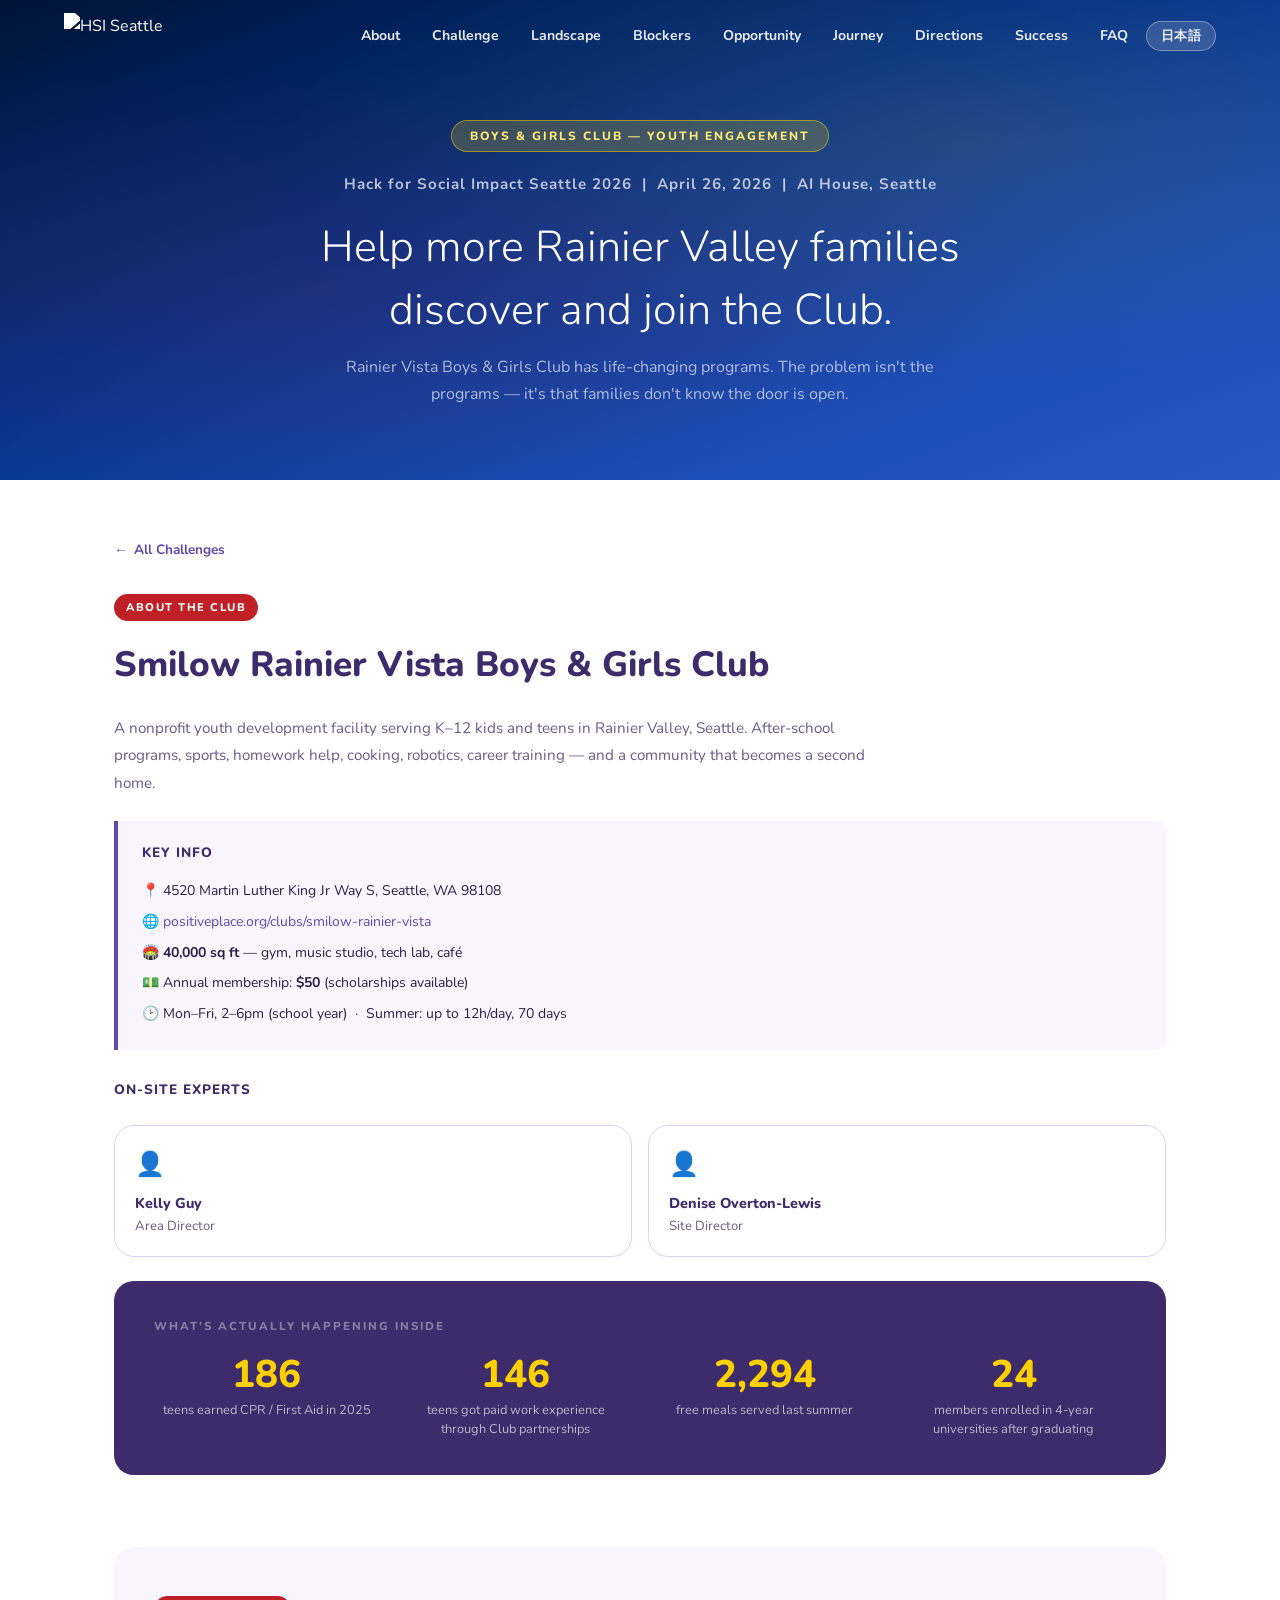
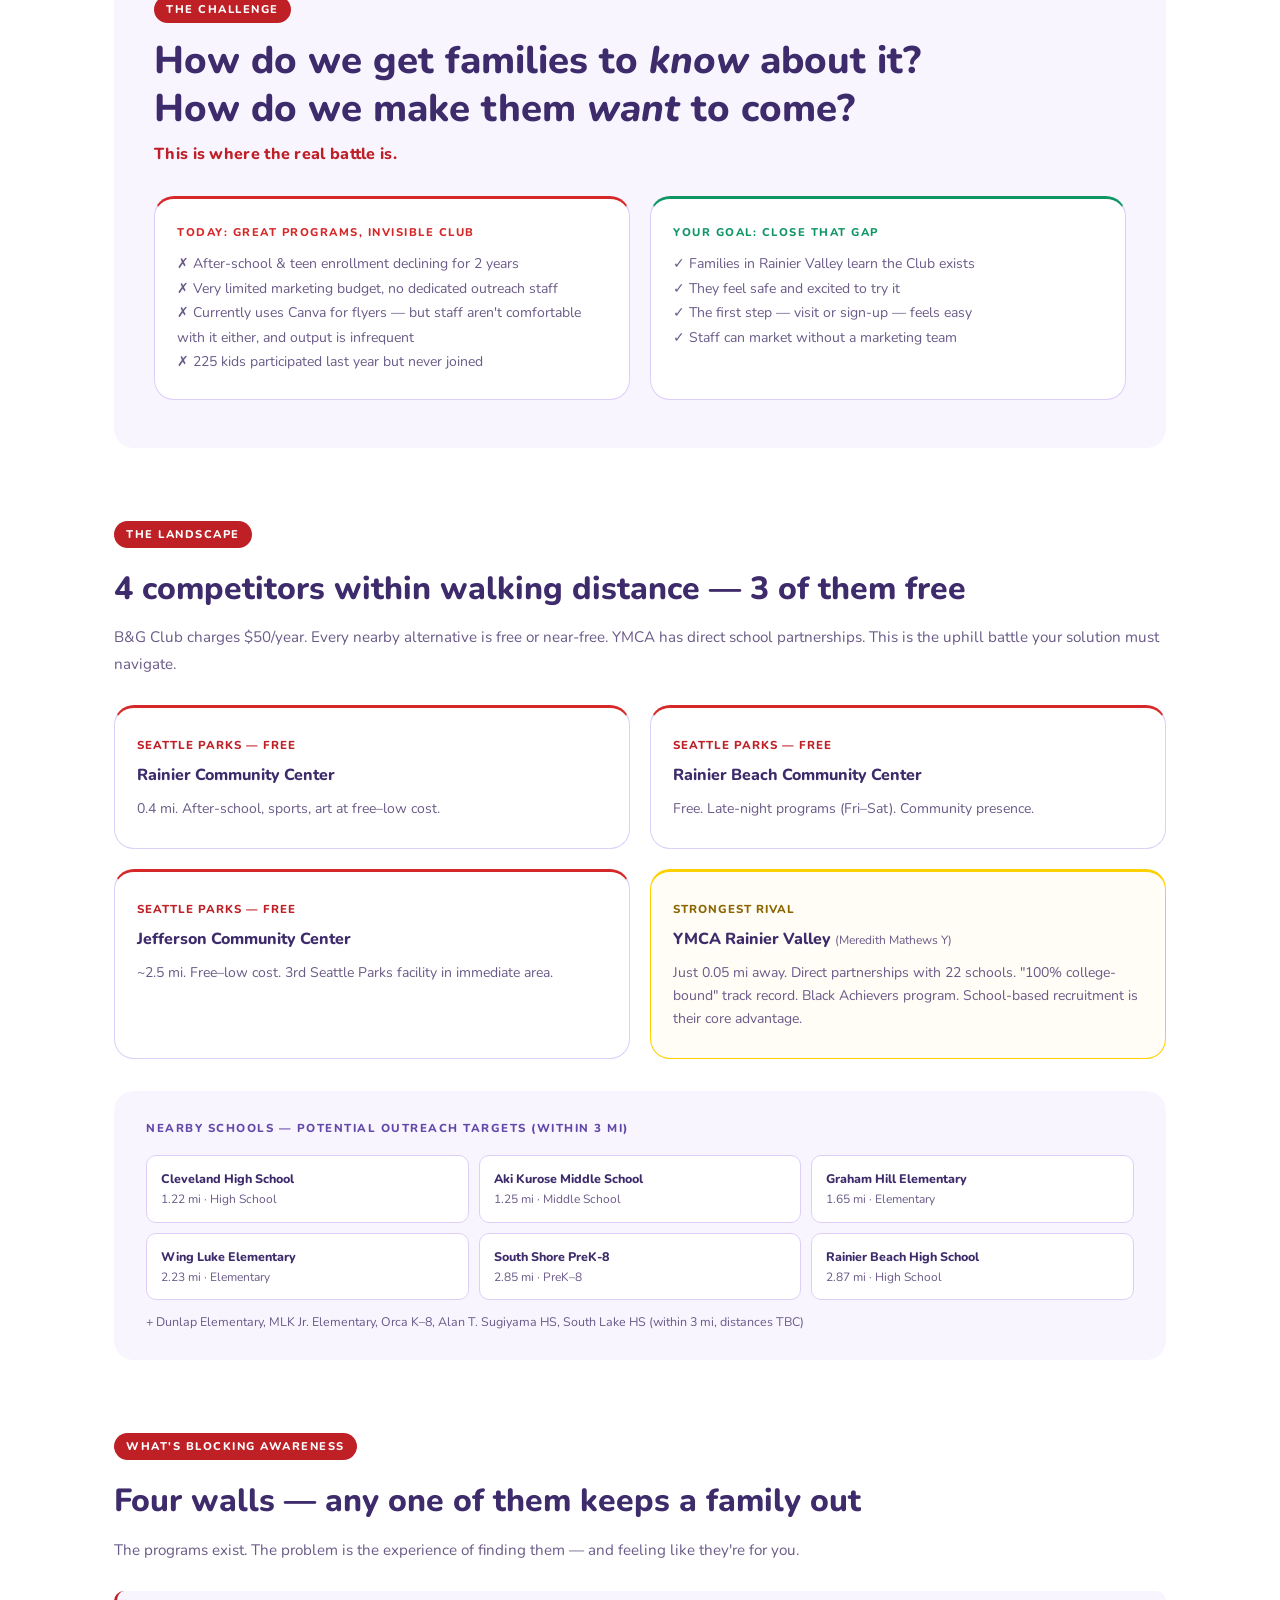
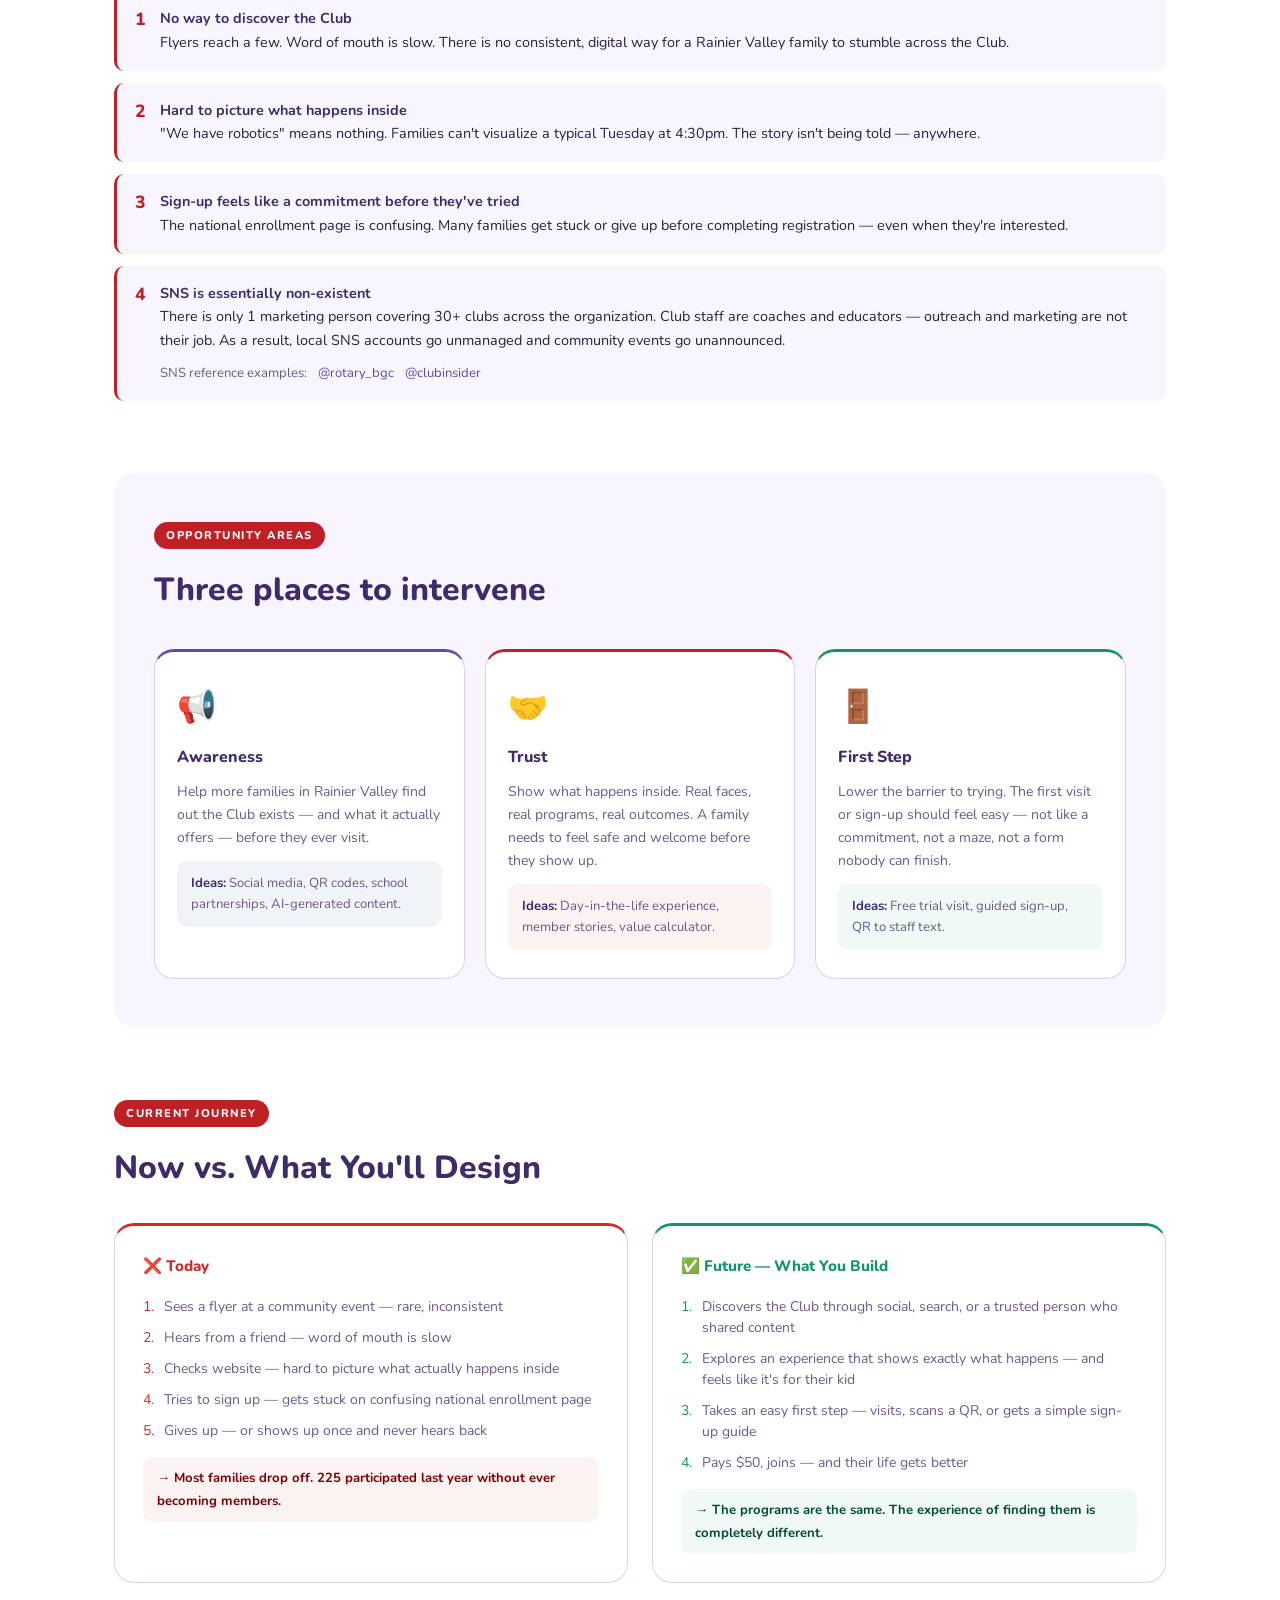
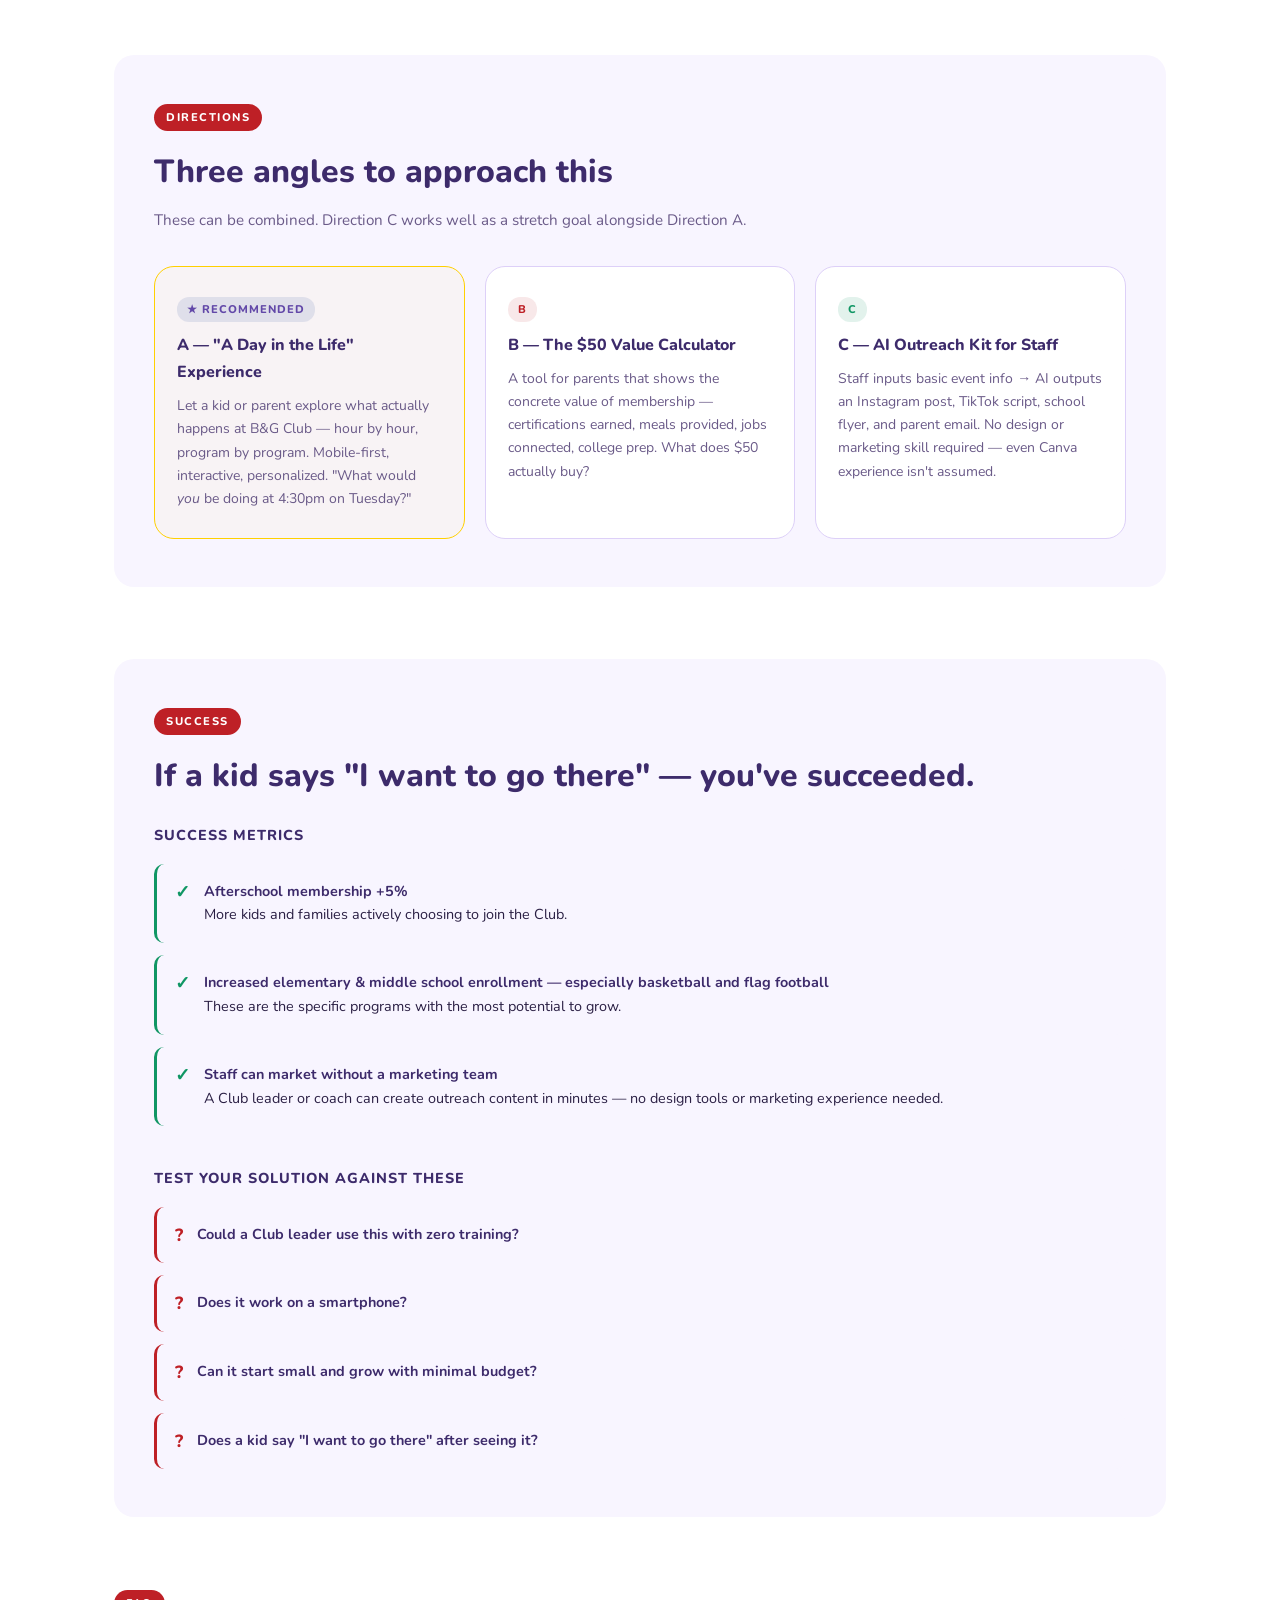
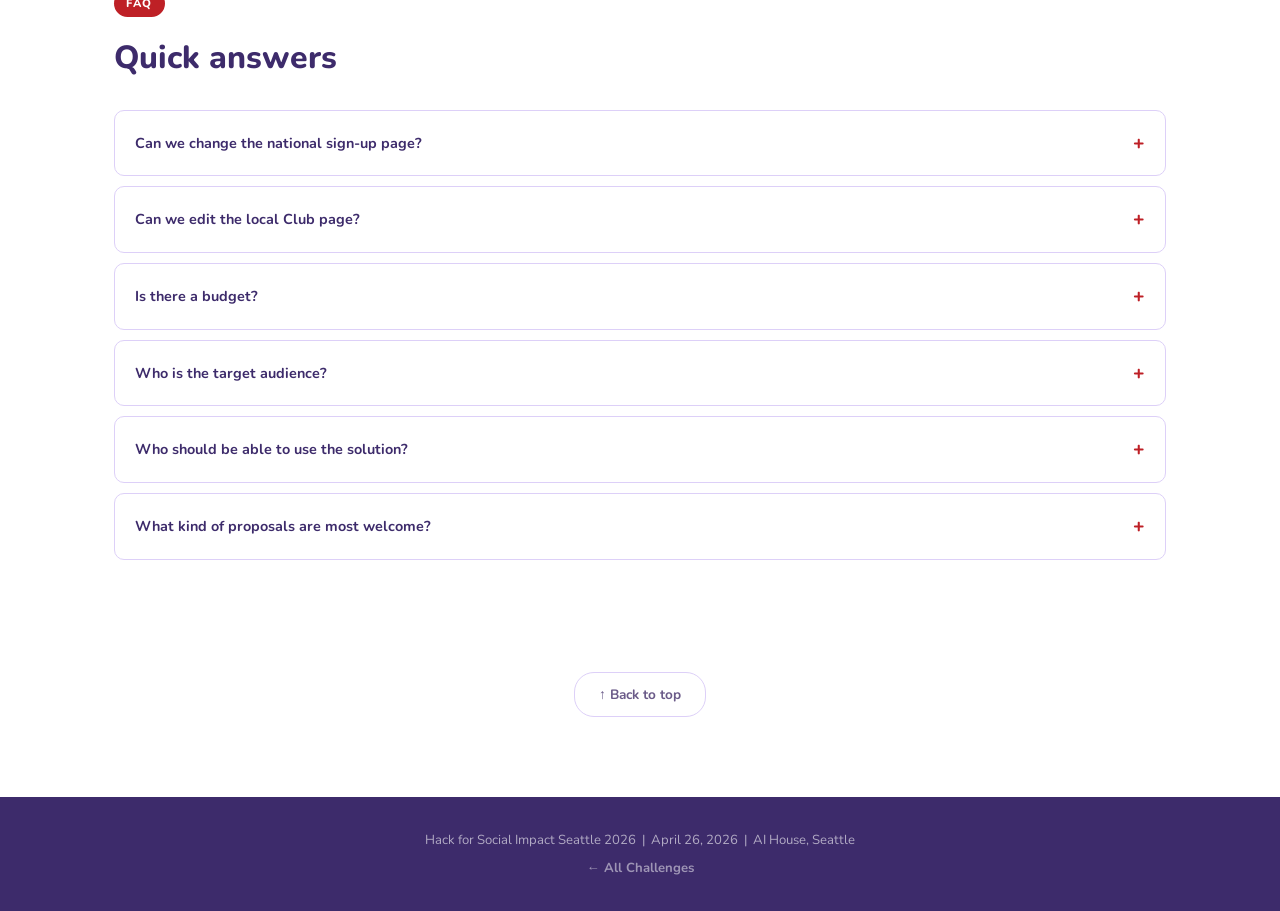
==== bgc-v2/index.html @ ff5b31a4 "Remove 225 kids result callout from Blockers section Co-Authored-By: Claude Sonnet 4.6 <noreply@anth" ====
<!DOCTYPE html>
<html lang="en">
<head>
  <meta charset="UTF-8">
  <meta name="viewport" content="width=device-width, initial-scale=1.0">
  <title>Hackpack: Rainier Vista Boys & Girls Club | HSI Seattle 2026</title>
  <meta name="description" content="Hack for Social Impact Seattle 2026 — Hackpack for Smilow Rainier Vista Boys & Girls Club challenge.">
  <link rel="preconnect" href="https://fonts.googleapis.com">
  <link rel="preconnect" href="https://fonts.gstatic.com" crossorigin>
  <link href="https://fonts.googleapis.com/css2?family=Nunito:wght@300;400;700;800&display=swap" rel="stylesheet">
  <link rel="stylesheet" href="../css/style.css">
  <style>
    :root {
      --color-accent:      #BE2026;
      --color-accent-dark: #951a1f;
    }

    /* ── Hero ── */
    .hp-hero {
      background: linear-gradient(160deg, #001436 0%, #003087 40%, #1a4db5 75%, #2957c4 100%);
      padding: calc(var(--nav-height) + 48px) 24px 72px;
      text-align: center;
      position: relative;
      overflow: hidden;
    }
    .hp-hero::before {
      content: '';
      position: absolute; inset: 0;
      background:
        radial-gradient(ellipse at 25% 60%, rgba(190,32,38,0.15) 0%, transparent 55%),
        radial-gradient(ellipse at 75% 30%, rgba(255,208,0,0.1) 0%, transparent 50%);
    }
    .hp-hero-inner { position: relative; z-index: 1; max-width: 820px; margin: 0 auto; }
    .hp-hero-org {
      display: inline-block;
      padding: 5px 18px;
      background: rgba(255,208,0,0.2);
      border: 1px solid rgba(255,208,0,0.5);
      border-radius: 40px;
      font-size: 0.75rem; font-weight: 800; letter-spacing: 2px; text-transform: uppercase;
      color: #FFE87A; margin-bottom: 20px;
    }
    .hp-hero-event { font-size: 0.95rem; font-weight: 700; letter-spacing: 1px; color: rgba(255,255,255,0.7); margin-bottom: 18px; }
    .hp-hero-title { font-size: clamp(1.6rem, 4vw, 2.7rem); font-weight: 300; color: #fff; line-height: 1.45; margin-bottom: 12px; }
    .hp-hero-sub { font-size: 1rem; color: rgba(255,255,255,0.65); max-width: 660px; margin: 0 auto; }

    /* ── Back link ── */
    .back-link { display: inline-flex; align-items: center; gap: 6px; font-size: 0.85rem; font-weight: 700; color: var(--color-primary); margin-bottom: 32px; transition: color var(--transition); }
    .back-link:hover { color: var(--color-accent); }

    /* ── Section badge ── */
    .section-badge { display: inline-block; background: var(--color-accent); color: #fff; font-size: 0.7rem; font-weight: 800; letter-spacing: 1.5px; text-transform: uppercase; padding: 4px 12px; border-radius: 20px; margin-bottom: 14px; }

    /* ── Stats band ── */
    .stats-band { background: var(--color-primary-dark); color: #fff; border-radius: var(--radius-lg); padding: 36px 40px; margin-top: 24px; }
    .stats-grid { display: grid; grid-template-columns: repeat(4,1fr); gap: 24px; text-align: center; }
    .stat-num { font-size: 2.4rem; font-weight: 800; color: #FFD000; line-height: 1; }
    .stat-desc { font-size: 0.8rem; color: rgba(255,255,255,0.65); margin-top: 6px; line-height: 1.5; }

    /* ── Two-col cards ── */
    .two-panel { display: grid; grid-template-columns: 1fr 1fr; gap: 20px; }

    /* ── Phase / box cards ── */
    .phase-card { background: var(--color-bg); border: 1px solid var(--color-border); border-radius: var(--radius-lg); padding: 24px 22px; }

    /* ── Tip list ── */
    .tips-list { margin-top: 24px; display: flex; flex-direction: column; gap: 12px; }
    .tip-item { display: flex; gap: 14px; align-items: flex-start; background: var(--color-bg-alt); border-radius: var(--radius); padding: 16px 18px; border-left: 3px solid var(--color-accent); }
    .tip-num { font-size: 1.1rem; font-weight: 800; color: var(--color-accent); flex-shrink: 0; line-height: 1.4; }
    .tip-text { font-size: 0.9rem; color: var(--color-text); line-height: 1.65; }
    .tip-text strong { color: var(--color-primary-dark); }

    /* ── Angle cards (directions) ── */
    .angle-grid { display: grid; grid-template-columns: repeat(2,1fr); gap: 20px; margin-top: 32px; }
    .angle-grid--3 { grid-template-columns: repeat(3,1fr); }
    .angle-card { border: 1px solid var(--color-border); border-radius: var(--radius-lg); padding: 28px 22px; background: var(--color-bg); }
    .angle-card--featured { border-color: #FFD000; background: rgba(255,208,0,0.04); }
    .angle-tag { display: inline-block; font-size: 0.7rem; font-weight: 800; letter-spacing: 1px; text-transform: uppercase; padding: 3px 10px; border-radius: 12px; margin-bottom: 10px; }
    .angle-tag--a { background: rgba(0,48,135,0.1); color: var(--color-primary); }
    .angle-tag--b { background: rgba(190,32,38,0.1); color: var(--color-accent); }
    .angle-tag--c { background: rgba(16,150,100,0.12); color: #109664; }
    .angle-card h3 { font-size: 1rem; font-weight: 800; color: var(--color-primary-dark); margin-bottom: 8px; }
    .angle-card p { font-size: 0.875rem; color: var(--color-text-muted); line-height: 1.65; }

    /* ── Factor grid ── */
    .factor-grid { display: grid; grid-template-columns: repeat(3,1fr); gap: 16px; margin-top: 24px; }
    .factor-card { background: var(--color-bg); border: 1px solid var(--color-border); border-radius: var(--radius-lg); padding: 20px 16px; text-align: center; }
    .factor-icon { font-size: 1.8rem; margin-bottom: 8px; }
    .factor-label { font-size: 0.875rem; font-weight: 800; color: var(--color-primary-dark); }

    /* ── Journey grid ── */
    .mvp-grid { display: grid; grid-template-columns: 1fr 1fr; gap: 24px; margin-top: 24px; }
    .mvp-box { border: 1px solid var(--color-border); border-radius: var(--radius-lg); padding: 28px; background: var(--color-bg); }
    .mvp-box h3 { font-size: 0.95rem; font-weight: 800; margin-bottom: 16px; }
    .mvp-list { list-style: none; }
    .mvp-list li { display: flex; gap: 10px; align-items: flex-start; font-size: 0.875rem; color: var(--color-text-muted); margin-bottom: 10px; line-height: 1.5; }

    /* ── FAQ ── */
    details { border: 1px solid var(--color-border); border-radius: var(--radius); margin-bottom: 10px; overflow: hidden; }
    details summary { padding: 16px 20px; font-weight: 700; font-size: 0.9rem; color: var(--color-primary-dark); cursor: pointer; list-style: none; display: flex; justify-content: space-between; align-items: center; }
    details summary::-webkit-details-marker { display: none; }
    details summary::after { content: '+'; font-size: 1.2rem; color: var(--color-accent); font-weight: 800; }
    details[open] summary::after { content: '\2212'; }
    details[open] summary { background: var(--color-bg-alt); }
    details .details-body { padding: 0 20px 16px; font-size: 0.875rem; color: var(--color-text-muted); line-height: 1.7; }
    .ans-no  { color: var(--color-accent); font-weight: 700; }
    .ans-yes { color: #059669; font-weight: 700; }

    /* ── Back to top ── */
    .hp-back-top { text-align: center; padding: 40px 0 0; }
    .hp-back-top a { display: inline-block; padding: 10px 24px; border: 1px solid var(--color-border); border-radius: 20px; font-size: 0.85rem; font-weight: 700; color: var(--color-text-muted); transition: all var(--transition); }
    .hp-back-top a:hover { background: var(--color-primary); color: #fff; border-color: var(--color-primary); }

    /* ── Language ── */
    .lang-en, .lang-ja { display: none; }
    html[lang="en"] .lang-en { display: inline; }
    html[lang="ja"] .lang-ja { display: inline; }
    .lang-en-block, .lang-ja-block { display: none; }
    html[lang="en"] .lang-en-block { display: block; }
    html[lang="ja"] .lang-ja-block { display: block; }

    /* ── Responsive ── */
    @media (max-width: 900px) {
      .angle-grid, .angle-grid--3, .mvp-grid, .factor-grid, .two-panel { grid-template-columns: 1fr; }
      .stats-grid { grid-template-columns: repeat(2,1fr); }
    }
    @media (max-width: 600px) {
      .stats-grid { grid-template-columns: 1fr 1fr; }
      .stats-band { padding: 28px 20px; }
    }
  </style>
</head>
<body>

  <nav id="navbar" class="scrolled">
    <div class="nav-container">
      <a href="../index.html" class="nav-logo">
        <img src="https://www.hackforsocialimpact.com/hsi-logo.gif" alt="HSI Seattle" class="nav-logo-img">
      </a>
      <button class="hamburger" id="hamburger" aria-label="Toggle menu" aria-expanded="false">
        <span></span><span></span><span></span>
      </button>
      <ul class="nav-menu" id="nav-menu">
        <li><a href="#about"       class="nav-link"><span class="lang-en">About</span><span class="lang-ja">概要</span></a></li>
        <li><a href="#challenge"   class="nav-link"><span class="lang-en">Challenge</span><span class="lang-ja">チャレンジ</span></a></li>
        <li><a href="#landscape"   class="nav-link"><span class="lang-en">Landscape</span><span class="lang-ja">競合環境</span></a></li>
        <li><a href="#blockers"    class="nav-link"><span class="lang-en">Blockers</span><span class="lang-ja">壁</span></a></li>
        <li><a href="#opportunity" class="nav-link"><span class="lang-en">Opportunity</span><span class="lang-ja">機会領域</span></a></li>
        <li><a href="#journey"     class="nav-link"><span class="lang-en">Journey</span><span class="lang-ja">ジャーニー</span></a></li>
        <li><a href="#directions"  class="nav-link"><span class="lang-en">Directions</span><span class="lang-ja">方向性</span></a></li>
        <li><a href="#success"     class="nav-link"><span class="lang-en">Success</span><span class="lang-ja">成功</span></a></li>
        <li><a href="#faq"         class="nav-link">FAQ</a></li>
        <li><button class="lang-btn" id="lang-btn" aria-label="Switch language">日本語</button></li>
      </ul>
    </div>
  </nav>

  <!-- ═══════════════════════════════════════════ HERO ═ -->
  <section class="hp-hero">
    <div class="hp-hero-inner">
      <div class="hp-hero-org">Boys &amp; Girls Club — Youth Engagement</div>
      <p class="hp-hero-event">
        <span class="lang-en">Hack for Social Impact Seattle 2026 &nbsp;|&nbsp; April 26, 2026 &nbsp;|&nbsp; AI House, Seattle</span>
        <span class="lang-ja">Hack for Social Impact Seattle 2026 &nbsp;|&nbsp; 2026年4月26日 &nbsp;|&nbsp; AI House, Seattle</span>
      </p>
      <h1 class="hp-hero-title">
        <span class="lang-en">Help more Rainier Valley families<br>discover and join the Club.</span>
        <span class="lang-ja">Rainier Valley の家族がクラブを<br>見つけ、最初の一歩を踏み出せるように。</span>
      </h1>
      <p class="hp-hero-sub">
        <span class="lang-en">Rainier Vista Boys &amp; Girls Club has life-changing programs. The problem isn't the programs — it's that families don't know the door is open.</span>
        <span class="lang-ja">Rainier Vista Boys &amp; Girls Club には人生を変えるプログラムがある。問題はプログラムではない——家族がその扉を知らないことだ。</span>
      </p>
    </div>
  </section>

  <main>
    <div class="container" style="padding-top:56px; padding-bottom:80px;">

      <a href="../index.html" class="back-link">
        &larr; <span class="lang-en">All Challenges</span><span class="lang-ja">チャレンジ一覧</span>
      </a>

      <!-- ══════════════════════════════ SECTION 1: ABOUT ══ -->
      <section id="about" style="margin-bottom:72px;" data-animate>
        <div class="section-badge"><span class="lang-en">About the Club</span><span class="lang-ja">クラブ情報</span></div>
        <h2 class="section-title" style="text-align:left; margin-bottom:20px; font-size:clamp(1.4rem,3.5vw,2.2rem);">
          Smilow Rainier Vista Boys &amp; Girls Club
        </h2>

        <p style="font-size:0.95rem; color:var(--color-text-muted); line-height:1.8; max-width:780px; margin-bottom:24px;">
          <span class="lang-en">A nonprofit youth development facility serving K–12 kids and teens in Rainier Valley, Seattle. After-school programs, sports, homework help, cooking, robotics, career training — and a community that becomes a second home.</span>
          <span class="lang-ja">シアトルのRainier Valley で K〜12年生の子ども・若者を支援する非営利ユース支援施設。放課後プログラム・スポーツ・学習支援・調理・ロボティクス・キャリア訓練——地域に根ざした第二の家。</span>
        </p>

        <div style="background:var(--color-bg-alt); border-left:4px solid var(--color-primary); border-radius:0 var(--radius) var(--radius) 0; padding:20px 24px; margin-bottom:28px;">
          <p style="font-size:0.85rem; font-weight:800; color:var(--color-primary-dark); margin-bottom:12px; text-transform:uppercase; letter-spacing:1px;">
            <span class="lang-en">Key Info</span><span class="lang-ja">基本情報</span>
          </p>
          <ul style="list-style:none; font-size:0.875rem; color:var(--color-text); line-height:2.2;">
            <li>📍 4520 Martin Luther King Jr Way S, Seattle, WA 98108</li>
            <li>🌐 <a href="https://positiveplace.org/clubs/smilow-rainier-vista" target="_blank" rel="noopener" style="color:var(--color-primary);">positiveplace.org/clubs/smilow-rainier-vista</a></li>
            <li>🏟️ <strong>40,000 sq ft</strong> — <span class="lang-en">gym, music studio, tech lab, café</span><span class="lang-ja">ジム・音楽スタジオ・テックラボ・カフェ</span></li>
            <li>💵 <span class="lang-en">Annual membership:</span><span class="lang-ja">年会費：</span> <strong>$50</strong> (<span class="lang-en">scholarships available</span><span class="lang-ja">奨学金あり</span>)</li>
            <li>🕑 Mon–Fri, 2–6pm <span class="lang-en">(school year)</span><span class="lang-ja">（学年中）</span> &nbsp;·&nbsp; <span class="lang-en">Summer: up to 12h/day, 70 days</span><span class="lang-ja">夏季：最大12時間／日・70日間</span></li>
          </ul>
        </div>

        <div style="margin-bottom:20px;">
          <p style="font-size:0.85rem; font-weight:800; color:var(--color-primary-dark); margin-bottom:14px; text-transform:uppercase; letter-spacing:1px;">
            <span class="lang-en">On-site Experts</span><span class="lang-ja">当日メンター</span>
          </p>
          <div class="factor-grid" style="grid-template-columns:repeat(2,1fr);">
            <div class="factor-card" style="text-align:left; padding:18px 20px;">
              <div style="font-size:1.5rem; margin-bottom:6px;">👤</div>
              <div style="font-size:0.9rem; font-weight:800; color:var(--color-primary-dark);">Kelly Guy</div>
              <div style="font-size:0.82rem; color:var(--color-text-muted);">Area Director</div>
            </div>
            <div class="factor-card" style="text-align:left; padding:18px 20px;">
              <div style="font-size:1.5rem; margin-bottom:6px;">👤</div>
              <div style="font-size:0.9rem; font-weight:800; color:var(--color-primary-dark);">Denise Overton-Lewis</div>
              <div style="font-size:0.82rem; color:var(--color-text-muted);">Site Director</div>
            </div>
          </div>
        </div>

        <div class="stats-band">
          <p style="font-size:0.72rem; font-weight:800; letter-spacing:2px; text-transform:uppercase; color:rgba(255,255,255,0.4); margin-bottom:20px;">
            <span class="lang-en">What's actually happening inside</span><span class="lang-ja">クラブの中で起きていること</span>
          </p>
          <div class="stats-grid">
            <div>
              <div class="stat-num">186</div>
              <div class="stat-desc"><span class="lang-en">teens earned CPR / First Aid in 2025</span><span class="lang-ja">2025年にCPR／応急処置を取得したティーン</span></div>
            </div>
            <div>
              <div class="stat-num">146</div>
              <div class="stat-desc"><span class="lang-en">teens got paid work experience through Club partnerships</span><span class="lang-ja">クラブ提携で有給就労体験を得たティーン</span></div>
            </div>
            <div>
              <div class="stat-num">2,294</div>
              <div class="stat-desc"><span class="lang-en">free meals served last summer</span><span class="lang-ja">昨年の夏に提供した無料食事数</span></div>
            </div>
            <div>
              <div class="stat-num">24</div>
              <div class="stat-desc"><span class="lang-en">members enrolled in 4-year universities after graduating</span><span class="lang-ja">卒業後に4年制大学へ進学した会員数</span></div>
            </div>
          </div>
        </div>
      </section>

      <!-- ══════════════════════════════ SECTION 2: CHALLENGE ══ -->
      <section id="challenge" style="margin-bottom:72px; background:var(--color-bg-alt); border-radius:var(--radius-lg); padding:48px 40px;" data-animate>
        <div class="section-badge"><span class="lang-en">The Challenge</span><span class="lang-ja">チャレンジ</span></div>

        <h2 class="section-title" style="text-align:left; margin-bottom:8px; font-size:clamp(1.5rem,4vw,2.4rem); line-height:1.25;">
          <span class="lang-en">How do we get families to <em>know</em> about it?<br>How do we make them <em>want</em> to come?</span>
          <span class="lang-ja">どうしたら知ってもらえる？<br>行きたいと思ってもらえる？</span>
        </h2>
        <p style="font-size:1rem; font-weight:800; color:var(--color-accent); margin-bottom:28px; letter-spacing:0.3px;">
          <span class="lang-en">This is where the real battle is.</span>
          <span class="lang-ja">ここが勝負どころ。</span>
        </p>

        <div class="two-panel">
          <div class="phase-card" style="border-top:3px solid #D62828;">
            <p style="font-size:0.7rem; font-weight:800; letter-spacing:1.5px; text-transform:uppercase; color:#D62828; margin-bottom:10px;">
              <span class="lang-en">Today: Great programs, invisible club</span>
              <span class="lang-ja">現状：良いプログラムがある、でも知られていない</span>
            </p>
            <ul style="list-style:none; font-size:0.875rem; color:var(--color-text-muted); line-height:1.75;">
              <li>✗ <span class="lang-en">After-school &amp; teen enrollment declining for 2 years</span><span class="lang-ja">放課後・ティーン参加が2年間減少</span></li>
              <li>✗ <span class="lang-en">Very limited marketing budget, no dedicated outreach staff</span><span class="lang-ja">マーケ予算はごくわずか・アウトリーチ専任スタッフなし</span></li>
              <li>✗ <span class="lang-en">Currently uses Canva for flyers — but staff aren't comfortable with it either, and output is infrequent</span><span class="lang-ja">フライヤーはCanvaで作っているが、スタッフ自体が使い慣れておらず、配布も不定期</span></li>
              <li>✗ <span class="lang-en">225 kids participated last year but never joined</span><span class="lang-ja">昨年225人が参加したが会員にならなかった</span></li>
            </ul>
          </div>
          <div class="phase-card" style="border-top:3px solid #109664;">
            <p style="font-size:0.7rem; font-weight:800; letter-spacing:1.5px; text-transform:uppercase; color:#109664; margin-bottom:10px;">
              <span class="lang-en">Your goal: Close that gap</span>
              <span class="lang-ja">あなたの目標：そのギャップを埋める</span>
            </p>
            <ul style="list-style:none; font-size:0.875rem; color:var(--color-text-muted); line-height:1.75;">
              <li>✓ <span class="lang-en">Families in Rainier Valley learn the Club exists</span><span class="lang-ja">Rainier Valley の家族がクラブの存在を知る</span></li>
              <li>✓ <span class="lang-en">They feel safe and excited to try it</span><span class="lang-ja">安心して来てみようと思える</span></li>
              <li>✓ <span class="lang-en">The first step — visit or sign-up — feels easy</span><span class="lang-ja">見学や申し込みの最初の一歩が軽くなる</span></li>
              <li>✓ <span class="lang-en">Staff can market without a marketing team</span><span class="lang-ja">マーケ担当なしでもスタッフが宣伝できる</span></li>
            </ul>
          </div>
        </div>
      </section>

      <!-- ══════════════════════════════ SECTION 2.5: LANDSCAPE ══ -->
      <section id="landscape" style="margin-bottom:72px;" data-animate>
        <div class="section-badge"><span class="lang-en">The Landscape</span><span class="lang-ja">競合環境</span></div>
        <h2 class="section-title" style="text-align:left; margin-bottom:8px; font-size:clamp(1.3rem,3vw,2rem);">
          <span class="lang-en">4 competitors within walking distance — 3 of them free</span>
          <span class="lang-ja">徒歩圏内に競合が4か所——そのうち3か所は無料</span>
        </h2>
        <p style="font-size:0.95rem; color:var(--color-text-muted); line-height:1.75; margin-bottom:28px;">
          <span class="lang-en">B&G Club charges $50/year. Every nearby alternative is free or near-free. YMCA has direct school partnerships. This is the uphill battle your solution must navigate.</span>
          <span class="lang-ja">B&G Clubは年間$50。近隣の代替施設はすべて無料〜格安。YMCAは学校と直接連携済み。あなたのソリューションが戦わなければならない構造的不利がここにある。</span>
        </p>

        <!-- Competitor cards -->
        <div class="angle-grid" style="margin-top:0; margin-bottom:32px;">
          <div class="angle-card" style="border-top:3px solid #D62828;">
            <div style="font-size:0.72rem; font-weight:800; letter-spacing:1px; text-transform:uppercase; color:var(--color-accent); margin-bottom:6px;"><span class="lang-en">Seattle Parks — Free</span><span class="lang-ja">シアトル市営・無料</span></div>
            <h3>Rainier Community Center</h3>
            <p><span class="lang-en">0.4 mi. After-school, sports, art at free–low cost.</span><span class="lang-ja">0.4マイル。放課後・スポーツ・アート。無料〜格安。</span></p>
          </div>
          <div class="angle-card" style="border-top:3px solid #D62828;">
            <div style="font-size:0.72rem; font-weight:800; letter-spacing:1px; text-transform:uppercase; color:var(--color-accent); margin-bottom:6px;"><span class="lang-en">Seattle Parks — Free</span><span class="lang-ja">シアトル市営・無料</span></div>
            <h3>Rainier Beach Community Center</h3>
            <p><span class="lang-en">Free. Late-night programs (Fri–Sat). Community presence.</span><span class="lang-ja">無料。レイトナイトプログラム（金土）。地域に知られた存在。</span></p>
          </div>
          <div class="angle-card" style="border-top:3px solid #D62828;">
            <div style="font-size:0.72rem; font-weight:800; letter-spacing:1px; text-transform:uppercase; color:var(--color-accent); margin-bottom:6px;"><span class="lang-en">Seattle Parks — Free</span><span class="lang-ja">シアトル市営・無料</span></div>
            <h3>Jefferson Community Center</h3>
            <p><span class="lang-en">~2.5 mi. Free–low cost. 3rd Seattle Parks facility in immediate area.</span><span class="lang-ja">約2.5マイル。無料〜格安。即近エリア3か所目の市営施設。</span></p>
          </div>
          <div class="angle-card angle-card--featured" style="border-top:3px solid #FFD000;">
            <div style="font-size:0.72rem; font-weight:800; letter-spacing:1px; text-transform:uppercase; color:#8A6500; margin-bottom:6px;"><span class="lang-en">Strongest Rival</span><span class="lang-ja">最大の脅威</span></div>
            <h3>YMCA Rainier Valley <span style="font-size:0.75rem; color:var(--color-text-muted); font-weight:400;">(Meredith Mathews Y)</span></h3>
            <p><span class="lang-en">Just 0.05 mi away. Direct partnerships with 22 schools. "100% college-bound" track record. Black Achievers program. School-based recruitment is their core advantage.</span><span class="lang-ja">わずか0.05マイル。22校と直接提携。「進学率100%」の実績。Black Achievers プログラム。学校経由の集客が圧倒的強み。</span></p>
          </div>
        </div>

        <!-- Target schools -->
        <div style="background:var(--color-bg-alt); border-radius:var(--radius-lg); padding:28px 32px;">
          <p style="font-size:0.72rem; font-weight:800; letter-spacing:1.5px; text-transform:uppercase; color:var(--color-primary); margin-bottom:16px;">
            <span class="lang-en">Nearby Schools — Potential Outreach Targets (within 3 mi)</span><span class="lang-ja">近隣学校——アウトリーチ候補（3マイル以内）</span>
          </p>
          <div style="display:grid; grid-template-columns:repeat(3,1fr); gap:10px;">
            <div style="background:var(--color-bg); border:1px solid var(--color-border); border-radius:var(--radius); padding:12px 14px;">
              <div style="font-size:0.78rem; font-weight:800; color:var(--color-primary-dark);">Cleveland High School</div>
              <div style="font-size:0.75rem; color:var(--color-text-muted);">1.22 mi · <span class="lang-en">High School</span><span class="lang-ja">高校</span></div>
            </div>
            <div style="background:var(--color-bg); border:1px solid var(--color-border); border-radius:var(--radius); padding:12px 14px;">
              <div style="font-size:0.78rem; font-weight:800; color:var(--color-primary-dark);">Aki Kurose Middle School</div>
              <div style="font-size:0.75rem; color:var(--color-text-muted);">1.25 mi · <span class="lang-en">Middle School</span><span class="lang-ja">中学校</span></div>
            </div>
            <div style="background:var(--color-bg); border:1px solid var(--color-border); border-radius:var(--radius); padding:12px 14px;">
              <div style="font-size:0.78rem; font-weight:800; color:var(--color-primary-dark);">Graham Hill Elementary</div>
              <div style="font-size:0.75rem; color:var(--color-text-muted);">1.65 mi · <span class="lang-en">Elementary</span><span class="lang-ja">小学校</span></div>
            </div>
            <div style="background:var(--color-bg); border:1px solid var(--color-border); border-radius:var(--radius); padding:12px 14px;">
              <div style="font-size:0.78rem; font-weight:800; color:var(--color-primary-dark);">Wing Luke Elementary</div>
              <div style="font-size:0.75rem; color:var(--color-text-muted);">2.23 mi · <span class="lang-en">Elementary</span><span class="lang-ja">小学校</span></div>
            </div>
            <div style="background:var(--color-bg); border:1px solid var(--color-border); border-radius:var(--radius); padding:12px 14px;">
              <div style="font-size:0.78rem; font-weight:800; color:var(--color-primary-dark);">South Shore PreK-8</div>
              <div style="font-size:0.75rem; color:var(--color-text-muted);">2.85 mi · <span class="lang-en">PreK–8</span><span class="lang-ja">PreK〜8年</span></div>
            </div>
            <div style="background:var(--color-bg); border:1px solid var(--color-border); border-radius:var(--radius); padding:12px 14px;">
              <div style="font-size:0.78rem; font-weight:800; color:var(--color-primary-dark);">Rainier Beach High School</div>
              <div style="font-size:0.75rem; color:var(--color-text-muted);">2.87 mi · <span class="lang-en">High School</span><span class="lang-ja">高校</span></div>
            </div>
          </div>
          <p style="font-size:0.78rem; color:var(--color-text-muted); margin-top:12px; line-height:1.6;">
            <span class="lang-en">+ Dunlap Elementary, MLK Jr. Elementary, Orca K–8, Alan T. Sugiyama HS, South Lake HS (within 3 mi, distances TBC)</span>
            <span class="lang-ja">+ Dunlap Elementary、MLK Jr. Elementary、Orca K–8、Alan T. Sugiyama HS、South Lake HS（3マイル以内・距離未確定）</span>
          </p>
        </div>
      </section>

      <!-- ══════════════════════════════ SECTION 3: BLOCKERS ══ -->
      <section id="blockers" style="margin-bottom:72px;" data-animate>
        <div class="section-badge"><span class="lang-en">What's Blocking Awareness</span><span class="lang-ja">認知を阻むもの</span></div>
        <h2 class="section-title" style="text-align:left; margin-bottom:8px; font-size:clamp(1.3rem,3vw,2rem);">
          <span class="lang-en">Four walls — any one of them keeps a family out</span>
          <span class="lang-ja">4つの壁——どれか一つで家族は来られない</span>
        </h2>
        <p style="font-size:0.95rem; color:var(--color-text-muted); line-height:1.75; margin-bottom:28px;">
          <span class="lang-en">The programs exist. The problem is the experience of finding them — and feeling like they're for you.</span>
          <span class="lang-ja">プログラムは存在する。問題は、それを見つける体験——そして「自分のためのもの」と感じること。</span>
        </p>

        <div class="tips-list" style="margin-top:0;">
          <div class="tip-item">
            <div class="tip-num">1</div>
            <div class="tip-text">
              <strong><span class="lang-en">No way to discover the Club</span><span class="lang-ja">クラブを知る手段がない</span></strong><br>
              <span class="lang-en">Flyers reach a few. Word of mouth is slow. There is no consistent, digital way for a Rainier Valley family to stumble across the Club.</span>
              <span class="lang-ja">フライヤーは一部にしか届かない。口コミは遅い。Rainier Valley の家族がクラブに偶然出会えるデジタルな経路がない。</span>
            </div>
          </div>
          <div class="tip-item">
            <div class="tip-num">2</div>
            <div class="tip-text">
              <strong><span class="lang-en">Hard to picture what happens inside</span><span class="lang-ja">中で何が起きているかイメージできない</span></strong><br>
              <span class="lang-en">"We have robotics" means nothing. Families can't visualize a typical Tuesday at 4:30pm. The story isn't being told — anywhere.</span>
              <span class="lang-ja">「ロボティクスがあります」では伝わらない。家族は火曜日の4時半を想像できない。その物語がどこにも語られていない。</span>
            </div>
          </div>
          <div class="tip-item">
            <div class="tip-num">3</div>
            <div class="tip-text">
              <strong><span class="lang-en">Sign-up feels like a commitment before they've tried</span><span class="lang-ja">試す前から大きなコミットに感じる</span></strong><br>
              <span class="lang-en">The national enrollment page is confusing. Many families get stuck or give up before completing registration — even when they're interested.</span>
              <span class="lang-ja">全国共通の申し込みページが分かりにくい。興味があっても、多くの家族が途中で詰まったり、あきらめたりしている。</span>
            </div>
          </div>
          <div class="tip-item">
            <div class="tip-num">4</div>
            <div class="tip-text">
              <strong><span class="lang-en">SNS is essentially non-existent</span><span class="lang-ja">SNS運用はほぼ皆無</span></strong><br>
              <span class="lang-en">There is only 1 marketing person covering 30+ clubs across the organization. Club staff are coaches and educators — outreach and marketing are not their job. As a result, local SNS accounts go unmanaged and community events go unannounced.</span>
              <span class="lang-ja">マーケ担当者は組織全体でたった1人、30以上のクラブを掛け持ち。クラブのスタッフは指導者であり、マーケティングや勧誘は本来の仕事ではない。結果として、ローカルSNSはほぼ放置され、地域イベントも告知されないまま終わることが多い。</span>
              <div style="margin-top:10px; font-size:0.82rem; color:var(--color-text-muted);">
                <span class="lang-en">SNS reference examples:</span><span class="lang-ja">SNS参考例：</span>
                <a href="https://www.instagram.com/rotary_bgc/" target="_blank" rel="noopener" style="color:var(--color-primary); margin-left:8px;">@rotary_bgc</a>
                <a href="https://www.instagram.com/clubinsider/" target="_blank" rel="noopener" style="color:var(--color-primary); margin-left:8px;">@clubinsider</a>
              </div>
            </div>
          </div>
        </div>


      </section>

      <!-- ══════════════════════════════ SECTION 4: OPPORTUNITY ══ -->
      <section id="opportunity" style="margin-bottom:72px; background:var(--color-bg-alt); border-radius:var(--radius-lg); padding:48px 40px;" data-animate>
        <div class="section-badge"><span class="lang-en">Opportunity Areas</span><span class="lang-ja">機会領域</span></div>
        <h2 class="section-title" style="text-align:left; margin-bottom:28px; font-size:clamp(1.3rem,3vw,2rem);">
          <span class="lang-en">Three places to intervene</span>
          <span class="lang-ja">3つの介入ポイント</span>
        </h2>

        <div class="angle-grid angle-grid--3">
          <div class="angle-card" style="border-top:3px solid var(--color-primary);">
            <div style="font-size:2rem; margin-bottom:10px;">📢</div>
            <h3><span class="lang-en">Awareness</span><span class="lang-ja">認知</span></h3>
            <p>
              <span class="lang-en">Help more families in Rainier Valley find out the Club exists — and what it actually offers — before they ever visit.</span>
              <span class="lang-ja">Rainier Valley の家族がクラブの存在を知り、何を提供しているかを——来館前に——理解できるようにする。</span>
            </p>
            <div style="margin-top:12px; background:rgba(0,48,135,0.06); border-radius:var(--radius); padding:12px 14px; font-size:0.82rem; color:var(--color-text-muted); line-height:1.6;">
              <strong style="color:var(--color-primary-dark);"><span class="lang-en">Ideas:</span><span class="lang-ja">ヒント：</span></strong>
              <span class="lang-en">Social media, QR codes, school partnerships, AI-generated content.</span>
              <span class="lang-ja">SNS・QRコード・学校連携・AI生成コンテンツ。</span>
            </div>
          </div>
          <div class="angle-card" style="border-top:3px solid var(--color-accent);">
            <div style="font-size:2rem; margin-bottom:10px;">🤝</div>
            <h3><span class="lang-en">Trust</span><span class="lang-ja">信頼</span></h3>
            <p>
              <span class="lang-en">Show what happens inside. Real faces, real programs, real outcomes. A family needs to feel safe and welcome before they show up.</span>
              <span class="lang-ja">中で何が起きているかを見せる。本物の顔・プログラム・成果。家族は来る前に、安心・歓迎されていると感じる必要がある。</span>
            </p>
            <div style="margin-top:12px; background:rgba(190,32,38,0.06); border-radius:var(--radius); padding:12px 14px; font-size:0.82rem; color:var(--color-text-muted); line-height:1.6;">
              <strong style="color:var(--color-primary-dark);"><span class="lang-en">Ideas:</span><span class="lang-ja">ヒント：</span></strong>
              <span class="lang-en">Day-in-the-life experience, member stories, value calculator.</span>
              <span class="lang-ja">1日体験型コンテンツ・会員の声・価値計算ツール。</span>
            </div>
          </div>
          <div class="angle-card" style="border-top:3px solid #109664;">
            <div style="font-size:2rem; margin-bottom:10px;">🚪</div>
            <h3><span class="lang-en">First Step</span><span class="lang-ja">最初の一歩</span></h3>
            <p>
              <span class="lang-en">Lower the barrier to trying. The first visit or sign-up should feel easy — not like a commitment, not a maze, not a form nobody can finish.</span>
              <span class="lang-ja">試す壁を下げる。初来館や申し込みは——大きなコミットでも、迷路でも、誰も完了できないフォームでも——なくなる。</span>
            </p>
            <div style="margin-top:12px; background:rgba(16,150,100,0.06); border-radius:var(--radius); padding:12px 14px; font-size:0.82rem; color:var(--color-text-muted); line-height:1.6;">
              <strong style="color:var(--color-primary-dark);"><span class="lang-en">Ideas:</span><span class="lang-ja">ヒント：</span></strong>
              <span class="lang-en">Free trial visit, guided sign-up, QR to staff text.</span>
              <span class="lang-ja">無料体験来館・ガイド付き申し込み・QRでスタッフにテキスト。</span>
            </div>
          </div>
        </div>
      </section>

      <!-- ══════════════════════════════ SECTION 5: JOURNEY ══ -->
      <section id="journey" style="margin-bottom:72px;" data-animate>
        <div class="section-badge"><span class="lang-en">Current Journey</span><span class="lang-ja">現在のジャーニー</span></div>
        <h2 class="section-title" style="text-align:left; margin-bottom:28px; font-size:clamp(1.3rem,3vw,2rem);">
          <span class="lang-en">Now vs. What You'll Design</span>
          <span class="lang-ja">現状 vs. あなたが設計する未来</span>
        </h2>

        <div class="mvp-grid">
          <div class="mvp-box" style="border-top:3px solid #D62828;">
            <h3 style="color:#D62828;">❌ <span class="lang-en">Today</span><span class="lang-ja">現在</span></h3>
            <ul class="mvp-list">
              <li><span style="color:#D62828; flex-shrink:0;">1.</span><span><span class="lang-en">Sees a flyer at a community event — rare, inconsistent</span><span class="lang-ja">地域イベントでフライヤーを見る——少数・不定期</span></span></li>
              <li><span style="color:#D62828; flex-shrink:0;">2.</span><span><span class="lang-en">Hears from a friend — word of mouth is slow</span><span class="lang-ja">友人から聞く——口コミは広がりにくい</span></span></li>
              <li><span style="color:#D62828; flex-shrink:0;">3.</span><span><span class="lang-en">Checks website — hard to picture what actually happens inside</span><span class="lang-ja">サイトを見る——中の様子が想像できない</span></span></li>
              <li><span style="color:#D62828; flex-shrink:0;">4.</span><span><span class="lang-en">Tries to sign up — gets stuck on confusing national enrollment page</span><span class="lang-ja">申し込もうとする——全国共通の分かりにくいページで詰まる</span></span></li>
              <li><span style="color:#D62828; flex-shrink:0;">5.</span><span><span class="lang-en">Gives up — or shows up once and never hears back</span><span class="lang-ja">あきらめる——または1度来て、その後つながりが続かない</span></span></li>
            </ul>
            <div style="margin-top:16px; padding:10px 14px; background:rgba(190,32,38,0.06); border-radius:var(--radius); font-size:0.82rem; color:#7A0000; font-weight:700;">
              <span class="lang-en">→ Most families drop off. 225 participated last year without ever becoming members.</span>
              <span class="lang-ja">→ 多くの家族が離れる。昨年225人が参加したが会員にはならなかった。</span>
            </div>
          </div>
          <div class="mvp-box" style="border-top:3px solid #109664;">
            <h3 style="color:#109664;">✅ <span class="lang-en">Future — What You Build</span><span class="lang-ja">未来——あなたが作るもの</span></h3>
            <ul class="mvp-list">
              <li><span style="color:#109664; flex-shrink:0;">1.</span><span><span class="lang-en">Discovers the Club through social, search, or a trusted person who shared content</span><span class="lang-ja">SNS・検索・シェアされたコンテンツからクラブを発見する</span></span></li>
              <li><span style="color:#109664; flex-shrink:0;">2.</span><span><span class="lang-en">Explores an experience that shows exactly what happens — and feels like it's for their kid</span><span class="lang-ja">何が起きているかが分かる体験コンテンツで「自分の子のため」と感じる</span></span></li>
              <li><span style="color:#109664; flex-shrink:0;">3.</span><span><span class="lang-en">Takes an easy first step — visits, scans a QR, or gets a simple sign-up guide</span><span class="lang-ja">気軽な最初の一歩——見学・QRスキャン・簡単な申し込みガイド</span></span></li>
              <li><span style="color:#109664; flex-shrink:0;">4.</span><span><span class="lang-en">Pays $50, joins — and their life gets better</span><span class="lang-ja">$50を払って入会——子どもの人生が変わる</span></span></li>
            </ul>
            <div style="margin-top:16px; padding:10px 14px; background:rgba(16,150,100,0.06); border-radius:var(--radius); font-size:0.82rem; color:#004d2e; font-weight:700;">
              <span class="lang-en">→ The programs are the same. The experience of finding them is completely different.</span>
              <span class="lang-ja">→ プログラムは同じ。見つける体験が、まるで違う。</span>
            </div>
          </div>
        </div>
      </section>

      <!-- ══════════════════════════════ SECTION 6: DIRECTIONS ══ -->
      <section id="directions" style="margin-bottom:72px; background:var(--color-bg-alt); border-radius:var(--radius-lg); padding:48px 40px;" data-animate>
        <div class="section-badge"><span class="lang-en">Directions</span><span class="lang-ja">方向性</span></div>
        <h2 class="section-title" style="text-align:left; margin-bottom:8px; font-size:clamp(1.3rem,3vw,2rem);">
          <span class="lang-en">Three angles to approach this</span>
          <span class="lang-ja">3つのアプローチ</span>
        </h2>
        <p style="font-size:0.95rem; color:var(--color-text-muted); line-height:1.75; margin-bottom:8px;">
          <span class="lang-en">These can be combined. Direction C works well as a stretch goal alongside Direction A.</span>
          <span class="lang-ja">組み合わせ可能。Cは、Aのストレッチゴールとして取り組むのが効果的。</span>
        </p>

        <div class="angle-grid angle-grid--3">
          <div class="angle-card angle-card--featured">
            <span class="angle-tag angle-tag--a">★ <span class="lang-en">Recommended</span><span class="lang-ja">おすすめ</span></span>
            <h3><span class="lang-en">A — "A Day in the Life" Experience</span><span class="lang-ja">A — 「1日体験」インタラクティブコンテンツ</span></h3>
            <p>
              <span class="lang-en">Let a kid or parent explore what actually happens at B&amp;G Club — hour by hour, program by program. Mobile-first, interactive, personalized. "What would <em>you</em> be doing at 4:30pm on Tuesday?"</span>
              <span class="lang-ja">子どもや親が、クラブで実際に何が起きているかを——時間ごと・プログラムごとに——体験できるコンテンツ。モバイル対応・インタラクティブ・個人化。「火曜日の4時半、あなたは何をしてる？」</span>
            </p>
          </div>
          <div class="angle-card">
            <span class="angle-tag angle-tag--b">B</span>
            <h3><span class="lang-en">B — The $50 Value Calculator</span><span class="lang-ja">B — $50 価値可視化ツール</span></h3>
            <p>
              <span class="lang-en">A tool for parents that shows the concrete value of membership — certifications earned, meals provided, jobs connected, college prep. What does $50 actually buy?</span>
              <span class="lang-ja">会員になることの具体的な価値——資格・食事・就労機会・大学進学支援——を親向けに可視化するツール。$50で実際に何が得られるか？</span>
            </p>
          </div>
          <div class="angle-card">
            <span class="angle-tag angle-tag--c">C</span>
            <h3><span class="lang-en">C — AI Outreach Kit for Staff</span><span class="lang-ja">C — スタッフ向け AI アウトリーチキット</span></h3>
            <p>
              <span class="lang-en">Staff inputs basic event info → AI outputs an Instagram post, TikTok script, school flyer, and parent email. No design or marketing skill required — even Canva experience isn't assumed.</span>
              <span class="lang-ja">スタッフがイベント情報を入力 → AIがInstagram投稿・TikTokスクリプト・学校フライヤー・保護者メールを出力。デザインやマーケの知識不要——Canvaの経験すら前提にしない。</span>
            </p>
          </div>
        </div>
      </section>

      <!-- ══════════════════════════════ SECTION 7: SUCCESS ══ -->
      <section id="success" style="margin-bottom:72px; background:var(--color-bg-alt); border-radius:var(--radius-lg); padding:48px 40px;" data-animate>
        <div class="section-badge"><span class="lang-en">Success</span><span class="lang-ja">成功</span></div>
        <h2 class="section-title" style="text-align:left; margin-bottom:20px; font-size:clamp(1.3rem,3vw,2rem);">
          <span class="lang-en">If a kid says "I want to go there" — you've succeeded.</span>
          <span class="lang-ja">子どもが「行ってみたい！」と言ったら成功です。</span>
        </h2>

        <p style="font-size:0.9rem; font-weight:800; color:var(--color-primary-dark); margin-bottom:16px; text-transform:uppercase; letter-spacing:1px;">
          <span class="lang-en">Success Metrics</span><span class="lang-ja">成功指標</span>
        </p>

        <div class="tips-list" style="margin-top:0; margin-bottom:40px;">
          <div class="tip-item" style="border-left-color:#109664;">
            <div class="tip-num" style="color:#109664;">✓</div>
            <div class="tip-text">
              <strong><span class="lang-en">Afterschool membership +5%</span><span class="lang-ja">放課後会員数 +5%</span></strong><br>
              <span class="lang-en">More kids and families actively choosing to join the Club.</span>
              <span class="lang-ja">より多くの子どもと家族がクラブへの参加を積極的に選ぶ。</span>
            </div>
          </div>
          <div class="tip-item" style="border-left-color:#109664;">
            <div class="tip-num" style="color:#109664;">✓</div>
            <div class="tip-text">
              <strong><span class="lang-en">Increased elementary &amp; middle school enrollment — especially basketball and flag football</span><span class="lang-ja">小・中学生の新規参加増——特にバスケットボール・フラッグフットボール</span></strong><br>
              <span class="lang-en">These are the specific programs with the most potential to grow.</span>
              <span class="lang-ja">これらは特に成長可能性が高いプログラム。</span>
            </div>
          </div>
          <div class="tip-item" style="border-left-color:#109664;">
            <div class="tip-num" style="color:#109664;">✓</div>
            <div class="tip-text">
              <strong><span class="lang-en">Staff can market without a marketing team</span><span class="lang-ja">マーケ担当なしでもスタッフが宣伝できる</span></strong><br>
              <span class="lang-en">A Club leader or coach can create outreach content in minutes — no design tools or marketing experience needed.</span>
              <span class="lang-ja">クラブのリーダーやコーチが数分でアウトリーチコンテンツを作れる——デザインツールもマーケ経験も不要。</span>
            </div>
          </div>
        </div>

        <p style="font-size:0.9rem; font-weight:800; color:var(--color-primary-dark); margin-bottom:16px; text-transform:uppercase; letter-spacing:1px;">
          <span class="lang-en">Test your solution against these</span><span class="lang-ja">この問いで自分の提案を確かめよう</span>
        </p>
        <div class="tips-list" style="margin-top:0;">
          <div class="tip-item">
            <div class="tip-num">?</div>
            <div class="tip-text"><strong><span class="lang-en">Could a Club leader use this with zero training?</span><span class="lang-ja">クラブのリーダーが、何も教わらずに使えるか？</span></strong></div>
          </div>
          <div class="tip-item">
            <div class="tip-num">?</div>
            <div class="tip-text"><strong><span class="lang-en">Does it work on a smartphone?</span><span class="lang-ja">スマートフォンで動くか？</span></strong></div>
          </div>
          <div class="tip-item">
            <div class="tip-num">?</div>
            <div class="tip-text"><strong><span class="lang-en">Can it start small and grow with minimal budget?</span><span class="lang-ja">小さく始めて、少額の予算で拡大できるか？</span></strong></div>
          </div>
          <div class="tip-item">
            <div class="tip-num">?</div>
            <div class="tip-text"><strong><span class="lang-en">Does a kid say "I want to go there" after seeing it?</span><span class="lang-ja">それを見た子どもが「行きたい！」と言うか？</span></strong></div>
          </div>
        </div>
      </section>

      <!-- ══════════════════════════════ SECTION 8: FAQ ══ -->
      <section id="faq" style="margin-bottom:72px;" data-animate>
        <div class="section-badge">FAQ</div>
        <h2 class="section-title" style="text-align:left; margin-bottom:24px; font-size:clamp(1.3rem,3vw,2rem);">
          <span class="lang-en">Quick answers</span><span class="lang-ja">よくある質問</span>
        </h2>

        <details>
          <summary><span class="lang-en">Can we change the national sign-up page?</span><span class="lang-ja">全国共通の申し込みページは変更できますか？</span></summary>
          <div class="details-body"><span class="ans-no"><span class="lang-en">No.</span><span class="lang-ja">できません。</span></span> <span class="lang-en">The national enrollment page is locked. It cannot be modified.</span><span class="lang-ja">全国共通のページは変更不可です。</span></div>
        </details>
        <details>
          <summary><span class="lang-en">Can we edit the local Club page?</span><span class="lang-ja">ローカルのクラブページは触れますか？</span></summary>
          <div class="details-body"><span class="ans-yes"><span class="lang-en">Yes, slightly.</span><span class="lang-ja">一部可能です。</span></span> <span class="lang-en">Minor text and image edits are possible on the local page — no full redesign.</span><span class="lang-ja">テキストと画像の軽微な編集は可能ですが、全面的なリデザインはできません。</span></div>
        </details>
        <details>
          <summary><span class="lang-en">Is there a budget?</span><span class="lang-ja">予算はありますか？</span></summary>
          <div class="details-body"><span class="lang-en">Very limited. A small amount may be available, but large ongoing costs are not realistic. Prefer low-cost or free solutions, but "minimal budget" is more accurate than "zero."</span><span class="lang-ja">非常に限られています。少額であれば使える可能性はありますが、継続的な大きなコストは現実的ではありません。無料・低コストを基本としつつ、「予算ゼロ」より「予算はごく少額」が正確な表現です。</span></div>
        </details>
        <details>
          <summary><span class="lang-en">Who is the target audience?</span><span class="lang-ja">想定対象は誰ですか？</span></summary>
          <div class="details-body"><span class="lang-en">Elementary and middle school kids (K–8), or their parents. Both are valid targets.</span><span class="lang-ja">小学生・中学生（K〜8年生）、または保護者。どちらもターゲットとして有効です。</span></div>
        </details>
        <details>
          <summary><span class="lang-en">Who should be able to use the solution?</span><span class="lang-ja">誰が使えるものがよいですか？</span></summary>
          <div class="details-body"><span class="lang-en">Club leaders and coaches — even without marketing training. The simpler, the better. If staff can use it without help, it will actually be used.</span><span class="lang-ja">クラブのリーダーやコーチ——マーケの知識がなくても使えることが大事。シンプルなほど良い。スタッフがひとりで使えてこそ、実際に活用されます。</span></div>
        </details>
        <details>
          <summary><span class="lang-en">What kind of proposals are most welcome?</span><span class="lang-ja">どんな提案が歓迎されますか？</span></summary>
          <div class="details-body"><span class="lang-en">Things that can start small and be used immediately in the field. Not elaborate systems — practical tools that staff will actually pick up and use.</span><span class="lang-ja">小さく始められて、現場でそのまま使えるもの。大がかりなシステムよりも、スタッフが実際に手に取って使うツールが歓迎されます。</span></div>
        </details>
      </section>

      <div class="hp-back-top">
        <a href="#">↑ <span class="lang-en">Back to top</span><span class="lang-ja">トップへ戻る</span></a>
      </div>

    </div>
  </main>

  <footer style="background:var(--color-primary-dark); color:rgba(255,255,255,0.6); text-align:center; padding:32px 24px; font-size:0.82rem;">
    <p>Hack for Social Impact Seattle 2026 &nbsp;|&nbsp; April 26, 2026 &nbsp;|&nbsp; AI House, Seattle</p>
    <p style="margin-top:6px;"><a href="../index.html" style="color:rgba(255,255,255,0.5); font-weight:700;">&larr; <span class="lang-en">All Challenges</span><span class="lang-ja">チャレンジ一覧</span></a></p>
  </footer>

  <script src="../js/main.js"></script>
</body>
</html>
---- css/style.css ----
/* ==============================================
   CSS Custom Properties — Design ⑦ colors + ④ typography
   ============================================== */
:root {
  /* Colors */
  --color-primary:       #6248A8;
  --color-primary-dark:  #3D2B6B;
  --color-primary-light: #8A72C8;
  --color-accent:        #F07060;
  --color-accent-dark:   #D45848;
  --color-bg:            #FFFFFF;
  --color-bg-alt:        #F8F5FF;
  --color-text:          #2A1F44;
  --color-text-muted:    #6A5A88;
  --color-border:        #DDD0F8;

  /* Typography */
  --font-body:    'Nunito', sans-serif;
  --font-display: 'Nunito', sans-serif;

  /* Radii */
  --radius:    10px;
  --radius-lg: 20px;
  --radius-xl: 28px;

  /* Shadows */
  --shadow-sm: 0 2px 12px rgba(98, 72, 168, 0.1);
  --shadow-md: 0 6px 24px rgba(98, 72, 168, 0.18);
  --shadow-lg: 0 14px 48px rgba(98, 72, 168, 0.26);

  /* Layout */
  --nav-height: 72px;
  --transition: 0.25s ease;
}

/* ==============================================
   Reset & Base
   ============================================== */
*, *::before, *::after {
  box-sizing: border-box;
  margin: 0;
  padding: 0;
}

html {
  scroll-behavior: smooth;
  font-size: 16px;
}

body {
  font-family: var(--font-body);
  color: var(--color-text);
  background: var(--color-bg);
  line-height: 1.7;
  -webkit-font-smoothing: antialiased;
}

img { max-width: 100%; display: block; }

a {
  color: var(--color-primary);
  text-decoration: none;
  transition: color var(--transition);
}
a:hover { color: var(--color-primary-dark); }
ul { list-style: none; }

/* ==============================================
   Scroll Animations (Intersection Observer)
   ============================================== */
[data-animate] {
  opacity: 0;
  transform: translateY(28px);
  transition: opacity 0.65s ease, transform 0.65s ease;
}
[data-animate].visible {
  opacity: 1;
  transform: translateY(0);
}
[data-animate][data-animate-delay="1"] { transition-delay: 0.10s; }
[data-animate][data-animate-delay="2"] { transition-delay: 0.20s; }
[data-animate][data-animate-delay="3"] { transition-delay: 0.30s; }
[data-animate][data-animate-delay="4"] { transition-delay: 0.40s; }

/* Hero stagger */
.hero-badge  { animation: slideDown  0.7s ease 0.1s both; }
.hero-date   { animation: fadeUp     0.7s ease 0.35s both; }
.hero-title  { animation: fadeUp     0.8s ease 0.55s both; }
.hero-cta    { animation: fadeUp     0.7s ease 0.8s both; }

@keyframes slideDown {
  from { opacity: 0; transform: translateY(-16px); }
  to   { opacity: 1; transform: translateY(0); }
}
@keyframes fadeUp {
  from { opacity: 0; transform: translateY(20px); }
  to   { opacity: 1; transform: translateY(0); }
}

/* ==============================================
   Layout Utilities
   ============================================== */
.container {
  width: 100%;
  max-width: 1100px;
  margin: 0 auto;
  padding: 0 24px;
}

.section { padding: 88px 0; }
.section--alt { background: var(--color-bg-alt); }

.section-title {
  font-family: var(--font-display);
  font-size: clamp(1.8rem, 4vw, 2.5rem);
  font-weight: 800;
  color: var(--color-primary-dark);
  margin-bottom: 12px;
  text-align: center;
}

.section-subtitle {
  text-align: center;
  color: var(--color-text-muted);
  margin-bottom: 52px;
  font-size: 1.05rem;
}

.section-title + .cards-grid,
.section-title + .involve-grid,
.section-title + .participants-grid {
  margin-top: 52px;
}

/* ==============================================
   Buttons
   ============================================== */
.btn {
  display: inline-block;
  padding: 12px 28px;
  border-radius: var(--radius);
  font-family: var(--font-body);
  font-weight: 800;
  font-size: 0.9rem;
  letter-spacing: 0.4px;
  cursor: pointer;
  border: 2px solid transparent;
  transition: background var(--transition), color var(--transition),
              transform var(--transition), box-shadow var(--transition);
}

.btn-primary {
  background: var(--color-primary);
  color: #fff;
  border-color: var(--color-primary);
}
.btn-primary:hover {
  background: var(--color-primary-dark);
  border-color: var(--color-primary-dark);
  color: #fff;
  transform: translateY(-2px);
  box-shadow: var(--shadow-md);
}

.btn-accent {
  background: var(--color-accent);
  color: #fff;
  border-color: var(--color-accent);
}
.btn-accent:hover {
  background: var(--color-accent-dark);
  border-color: var(--color-accent-dark);
  color: #fff;
  transform: translateY(-2px);
  box-shadow: 0 6px 24px rgba(240, 112, 96, 0.3);
}

.btn-outline {
  background: transparent;
  color: var(--color-primary);
  border-color: var(--color-primary);
}
.btn-outline:hover {
  background: var(--color-primary);
  color: #fff;
  transform: translateY(-2px);
  box-shadow: var(--shadow-sm);
}

.btn--full { width: 100%; text-align: center; }

.btn-coming-soon {
  background: rgba(255, 255, 255, 0.12);
  color: rgba(255, 255, 255, 0.5);
  border: 2px solid rgba(255, 255, 255, 0.2);
  cursor: not-allowed;
  font-family: var(--font-body);
  font-weight: 800;
  font-size: 0.9rem;
  padding: 12px 32px;
  border-radius: var(--radius);
  letter-spacing: 2px;
  text-transform: uppercase;
}
.btn-coming-soon:hover {
  background: rgba(255, 255, 255, 0.12);
  color: rgba(255, 255, 255, 0.5);
  transform: none;
  box-shadow: none;
}

/* ==============================================
   Navigation
   ============================================== */
#navbar {
  position: fixed;
  top: 0; left: 0; right: 0;
  z-index: 1000;
  height: var(--nav-height);
  background: transparent;
  transition: background var(--transition), box-shadow var(--transition),
              backdrop-filter var(--transition);
}

#navbar.scrolled {
  background: rgba(255, 255, 255, 0.95);
  backdrop-filter: blur(12px);
  -webkit-backdrop-filter: blur(12px);
  box-shadow: var(--shadow-sm);
}

.nav-container {
  display: flex;
  align-items: center;
  justify-content: space-between;
  height: 100%;
  max-width: 1200px;
  margin: 0 auto;
  padding: 0 24px;
}

.nav-logo {
  display: flex;
  align-items: center;
  flex-shrink: 0;
}

.nav-logo-img {
  height: 46px;
  width: auto;
  display: block;
  object-fit: contain;
  filter: brightness(0) invert(1);
  transition: filter var(--transition);
}
#navbar.scrolled .nav-logo-img { filter: none; }

/* Footer logo */
.footer-logo-img {
  height: 56px;
  width: auto;
  display: block;
  margin: 0 auto 12px;
  object-fit: contain;
  filter: brightness(0) invert(1);
  opacity: 0.85;
}

.nav-menu {
  display: flex;
  gap: 4px;
  align-items: center;
}

.nav-link {
  padding: 6px 14px;
  font-size: 0.88rem;
  font-weight: 700;
  color: rgba(255, 255, 255, 0.9);
  border-radius: 8px;
  transition: background var(--transition), color var(--transition);
}
.nav-link:hover {
  background: rgba(255, 255, 255, 0.15);
  color: #fff;
}
#navbar.scrolled .nav-link { color: var(--color-text-muted); }
#navbar.scrolled .nav-link:hover {
  background: var(--color-bg-alt);
  color: var(--color-primary);
}

/* Language Switcher Button */
.lang-btn {
  padding: 5px 14px;
  font-family: var(--font-body);
  font-size: 0.8rem;
  font-weight: 800;
  letter-spacing: 0.4px;
  background: rgba(255, 255, 255, 0.15);
  color: rgba(255, 255, 255, 0.9);
  border: 1px solid rgba(255, 255, 255, 0.35);
  border-radius: 20px;
  cursor: pointer;
  transition: background var(--transition), color var(--transition), border-color var(--transition);
  white-space: nowrap;
}
.lang-btn:hover {
  background: rgba(255, 255, 255, 0.28);
  color: #fff;
}
#navbar.scrolled .lang-btn {
  background: var(--color-bg-alt);
  color: var(--color-primary);
  border-color: var(--color-border);
}
#navbar.scrolled .lang-btn:hover {
  background: var(--color-primary);
  color: #fff;
  border-color: var(--color-primary);
}

/* Hamburger */
.hamburger {
  display: none;
  flex-direction: column;
  gap: 5px;
  background: none;
  border: none;
  cursor: pointer;
  padding: 4px;
}
.hamburger span {
  display: block;
  width: 24px; height: 2px;
  background: #fff;
  border-radius: 2px;
  transition: transform var(--transition), opacity var(--transition);
}
#navbar.scrolled .hamburger span { background: var(--color-primary-dark); }
.hamburger.active span:nth-child(1) { transform: translateY(7px) rotate(45deg); }
.hamburger.active span:nth-child(2) { opacity: 0; }
.hamburger.active span:nth-child(3) { transform: translateY(-7px) rotate(-45deg); }

/* ==============================================
   Hero — Seattle Night Sky
   ============================================== */
#hero {
  position: relative;
  min-height: 100vh;
  display: flex;
  align-items: center;
  justify-content: center;
  text-align: center;
  background: linear-gradient(160deg, #1A0A38 0%, #3D2B6B 40%, #6248A8 75%, #8A72C8 100%);
  padding: var(--nav-height) 24px 100px;
  overflow: hidden;
}

/* Subtle radial glow */
#hero::before {
  content: '';
  position: absolute; inset: 0;
  background:
    radial-gradient(ellipse at 25% 60%, rgba(240,112,96,0.12) 0%, transparent 55%),
    radial-gradient(ellipse at 75% 30%, rgba(138,114,200,0.2) 0%, transparent 50%);
}

/* Rain */
.hero-rain {
  position: absolute; inset: 0;
  overflow: hidden;
  pointer-events: none;
  z-index: 0;
}

/* Mountains silhouette (SVG injected by JS) */
.hero-mountains {
  position: absolute;
  bottom: 0; left: 0; right: 0;
  pointer-events: none;
  z-index: 1;
  line-height: 0;
}

.hero-content {
  position: relative;
  z-index: 2;
  max-width: 780px;
}

.hero-badge {
  display: inline-block;
  padding: 6px 18px;
  background: rgba(240, 112, 96, 0.25);
  border: 1px solid rgba(240, 112, 96, 0.5);
  border-radius: 40px;
  font-size: 0.78rem;
  font-weight: 800;
  letter-spacing: 2px;
  text-transform: uppercase;
  color: #FFB8AE;
  margin-bottom: 20px;
}

.hero-event-date {
  font-size: 1rem;
  font-weight: 700;
  letter-spacing: 1.5px;
  color: rgba(255, 255, 255, 0.75);
  margin-bottom: 20px;
}

.hero-title {
  font-family: var(--font-display);
  font-weight: 300;
  font-size: clamp(1.7rem, 4.5vw, 3rem);
  color: #fff;
  line-height: 1.45;
  margin-bottom: 40px;
}

/* ==============================================
   Who Can Join?
   ============================================== */
.participants-strip { background: var(--color-bg); }

.participants-grid {
  display: grid;
  grid-template-columns: repeat(3, 1fr);
  gap: 24px;
}

.participant-item {
  display: flex;
  flex-direction: column;
  align-items: center;
  text-align: center;
  padding: 36px 24px;
  border: 1px solid var(--color-border);
  border-radius: var(--radius-lg);
  background: var(--color-bg-alt);
  transition: transform var(--transition), box-shadow var(--transition),
              border-color var(--transition);
}
.participant-item:hover {
  transform: translateY(-6px);
  box-shadow: var(--shadow-md);
  border-color: var(--color-primary-light);
}

.participant-icon {
  font-size: 2.8rem;
  margin-bottom: 14px;
}
.participant-item h3 {
  font-size: 1.05rem;
  font-weight: 800;
  color: var(--color-primary-dark);
  margin-bottom: 10px;
}
.participant-item p {
  font-size: 0.9rem;
  color: var(--color-text-muted);
  line-height: 1.65;
}

/* ==============================================
   Concept Cards
   ============================================== */
.cards-grid {
  display: grid;
  grid-template-columns: repeat(auto-fit, minmax(230px, 1fr));
  gap: 24px;
}

.card {
  background: var(--color-bg);
  border: 1px solid var(--color-border);
  border-radius: var(--radius-lg);
  padding: 32px 24px;
  text-align: center;
  border-left: 3px solid transparent;
  transition: transform var(--transition), box-shadow var(--transition),
              border-color var(--transition);
}
.card:hover {
  transform: translateY(-8px);
  box-shadow: var(--shadow-lg);
  border-left-color: var(--color-accent);
}

.card-icon { font-size: 2.4rem; margin-bottom: 16px; }
.card-title {
  font-size: 1.05rem;
  font-weight: 800;
  color: var(--color-primary-dark);
  margin-bottom: 10px;
}
.card-text {
  font-size: 0.9rem;
  color: var(--color-text-muted);
  line-height: 1.65;
}

/* ==============================================
   About Us
   ============================================== */
.about-grid {
  display: grid;
  grid-template-columns: 1fr auto;
  gap: 64px;
  align-items: center;
}
.about-text .section-title { text-align: left; margin-bottom: 24px; }
.about-text p {
  color: var(--color-text-muted);
  margin-bottom: 16px;
  font-size: 1rem;
}

.about-visual {
  display: flex;
  flex-direction: column;
  gap: 24px;
}
.about-stat {
  display: flex;
  flex-direction: column;
  align-items: center;
  background: var(--color-bg);
  border: 1px solid var(--color-border);
  border-radius: var(--radius-lg);
  padding: 24px 32px;
  box-shadow: var(--shadow-sm);
}
.stat-number {
  font-family: var(--font-display);
  font-size: 3rem;
  font-weight: 800;
  color: var(--color-accent);
  line-height: 1;
}
.stat-label {
  font-size: 0.8rem;
  font-weight: 700;
  letter-spacing: 1.5px;
  text-transform: uppercase;
  color: var(--color-text-muted);
  margin-top: 4px;
}

/* ==============================================
   Get Involved
   ============================================== */
.involve-grid {
  display: grid;
  grid-template-columns: repeat(3, 1fr);
  gap: 24px;
  margin-top: 52px;
}

.involve-card {
  background: var(--color-bg);
  border: 1px solid var(--color-border);
  border-radius: var(--radius-lg);
  padding: 36px 28px;
  text-align: center;
  display: flex;
  flex-direction: column;
  gap: 12px;
  transition: transform var(--transition), box-shadow var(--transition);
}
.involve-card:hover {
  transform: translateY(-5px);
  box-shadow: var(--shadow-md);
}

.involve-card--featured {
  border-color: var(--color-primary);
  background: linear-gradient(160deg, #fff 60%, var(--color-bg-alt));
  position: relative;
}
.involve-card--featured::before {
  content: 'Featured';
  position: absolute;
  top: -1px; right: 20px;
  background: var(--color-accent);
  color: #fff;
  font-size: 0.7rem;
  font-weight: 800;
  letter-spacing: 1px;
  text-transform: uppercase;
  padding: 4px 10px;
  border-radius: 0 0 var(--radius) var(--radius);
}

.involve-icon { font-size: 2.6rem; }
.involve-card h3 {
  font-size: 1.15rem;
  font-weight: 800;
  color: var(--color-primary-dark);
}
.involve-card p {
  font-size: 0.9rem;
  color: var(--color-text-muted);
  line-height: 1.65;
  flex: 1;
}

/* ==============================================
   Modal
   ============================================== */
.modal-overlay {
  position: fixed;
  inset: 0;
  z-index: 2000;
  background: rgba(61, 43, 107, 0.55);
  backdrop-filter: blur(6px);
  -webkit-backdrop-filter: blur(6px);
  display: flex;
  align-items: center;
  justify-content: center;
  padding: 24px;
  opacity: 0;
  pointer-events: none;
  transition: opacity 0.3s ease;
}
.modal-overlay.open {
  opacity: 1;
  pointer-events: all;
}

.modal-box {
  background: var(--color-bg);
  border-radius: var(--radius-xl);
  padding: 40px;
  max-width: 500px;
  width: 100%;
  position: relative;
  transform: translateY(24px) scale(0.97);
  transition: transform 0.3s ease;
  max-height: 90vh;
  overflow-y: auto;
}
.modal-overlay.open .modal-box {
  transform: translateY(0) scale(1);
}

.modal-close {
  position: absolute;
  top: 16px; right: 16px;
  width: 32px; height: 32px;
  border-radius: 50%;
  border: none;
  background: var(--color-bg-alt);
  color: var(--color-text-muted);
  font-size: 1.1rem;
  cursor: pointer;
  display: flex;
  align-items: center;
  justify-content: center;
  transition: background var(--transition), color var(--transition);
}
.modal-close:hover {
  background: var(--color-primary);
  color: #fff;
}

.modal-icon {
  font-size: 2.4rem;
  margin-bottom: 12px;
  text-align: center;
}
.modal-title {
  font-size: 1.5rem;
  font-weight: 800;
  color: var(--color-primary-dark);
  margin-bottom: 6px;
  text-align: center;
}
.modal-subtitle {
  font-size: 0.9rem;
  color: var(--color-text-muted);
  text-align: center;
  margin-bottom: 28px;
}

.modal-form {
  display: flex;
  flex-direction: column;
  gap: 16px;
}

/* ==============================================
   Contact
   ============================================== */
.contact-grid {
  display: grid;
  grid-template-columns: 1fr 300px;
  gap: 48px;
  align-items: start;
}

.contact-form {
  display: flex;
  flex-direction: column;
  gap: 20px;
}

.form-group {
  display: flex;
  flex-direction: column;
  gap: 6px;
}
.form-group label {
  font-size: 0.84rem;
  font-weight: 700;
  color: var(--color-text);
  letter-spacing: 0.3px;
}
.form-group input,
.form-group textarea,
.form-group select {
  width: 100%;
  padding: 12px 16px;
  border: 1.5px solid var(--color-border);
  border-radius: var(--radius);
  font-family: var(--font-body);
  font-size: 0.95rem;
  color: var(--color-text);
  background: var(--color-bg);
  transition: border-color var(--transition), box-shadow var(--transition);
  resize: vertical;
}
.form-group input:focus,
.form-group textarea:focus,
.form-group select:focus {
  outline: none;
  border-color: var(--color-primary);
  box-shadow: 0 0 0 3px rgba(98, 72, 168, 0.12);
}

.contact-info {
  display: flex;
  flex-direction: column;
  gap: 20px;
  padding-top: 8px;
}
.contact-item {
  display: flex;
  align-items: center;
  gap: 12px;
  font-size: 0.95rem;
  color: var(--color-text-muted);
}
.contact-icon { font-size: 1.2rem; flex-shrink: 0; }

.contact-social { display: flex; gap: 12px; margin-top: 8px; }
.social-link {
  display: flex;
  align-items: center;
  justify-content: center;
  width: 40px; height: 40px;
  border-radius: 50%;
  border: 1px solid var(--color-border);
  color: var(--color-text-muted);
  transition: background var(--transition), color var(--transition), border-color var(--transition);
}
.social-link:hover {
  background: var(--color-accent);
  color: #fff;
  border-color: var(--color-accent);
}

/* ==============================================
   Footer
   ============================================== */
footer {
  background: var(--color-primary-dark);
  color: rgba(255, 255, 255, 0.65);
  padding: 44px 0;
  text-align: center;
}
.footer-copy { font-size: 0.85rem; }

/* ==============================================
   Responsive — Tablet
   ============================================== */
@media (max-width: 900px) {
  .about-grid {
    grid-template-columns: 1fr;
    gap: 40px;
  }
  .about-visual {
    flex-direction: row;
    justify-content: center;
  }
  .contact-grid { grid-template-columns: 1fr; }
}

/* ==============================================
   Responsive — Mobile
   ============================================== */
@media (max-width: 768px) {
  :root { --nav-height: 64px; }

  .hamburger { display: flex; }

  .nav-menu {
    position: fixed;
    top: var(--nav-height); left: 0; right: 0;
    background: rgba(26, 10, 56, 0.97);
    backdrop-filter: blur(12px);
    flex-direction: column;
    gap: 0;
    padding: 16px 0;
    transform: translateY(-110%);
    transition: transform 0.3s ease;
  }
  .nav-menu.open { transform: translateY(0); }

  .nav-link {
    display: block;
    padding: 14px 24px;
    color: rgba(255, 255, 255, 0.85);
    border-radius: 0;
    width: 100%;
  }
  .nav-link:hover {
    background: rgba(255,255,255,0.08);
    color: #fff;
  }
  #navbar.scrolled .nav-link { color: rgba(255, 255, 255, 0.85); }
  #navbar.scrolled .nav-link:hover { background: rgba(255,255,255,0.08); color: #fff; }

  .lang-btn {
    width: calc(100% - 48px);
    margin: 8px 24px 4px;
    text-align: center;
  }

  .hero-title { font-size: 1.65rem; }

  .cards-grid      { grid-template-columns: 1fr; }
  .involve-grid    { grid-template-columns: 1fr; }
  .participants-grid { grid-template-columns: 1fr; }

  .section { padding: 64px 0; }
  .about-text .section-title { text-align: center; }

  .modal-box { padding: 28px 24px; }
}
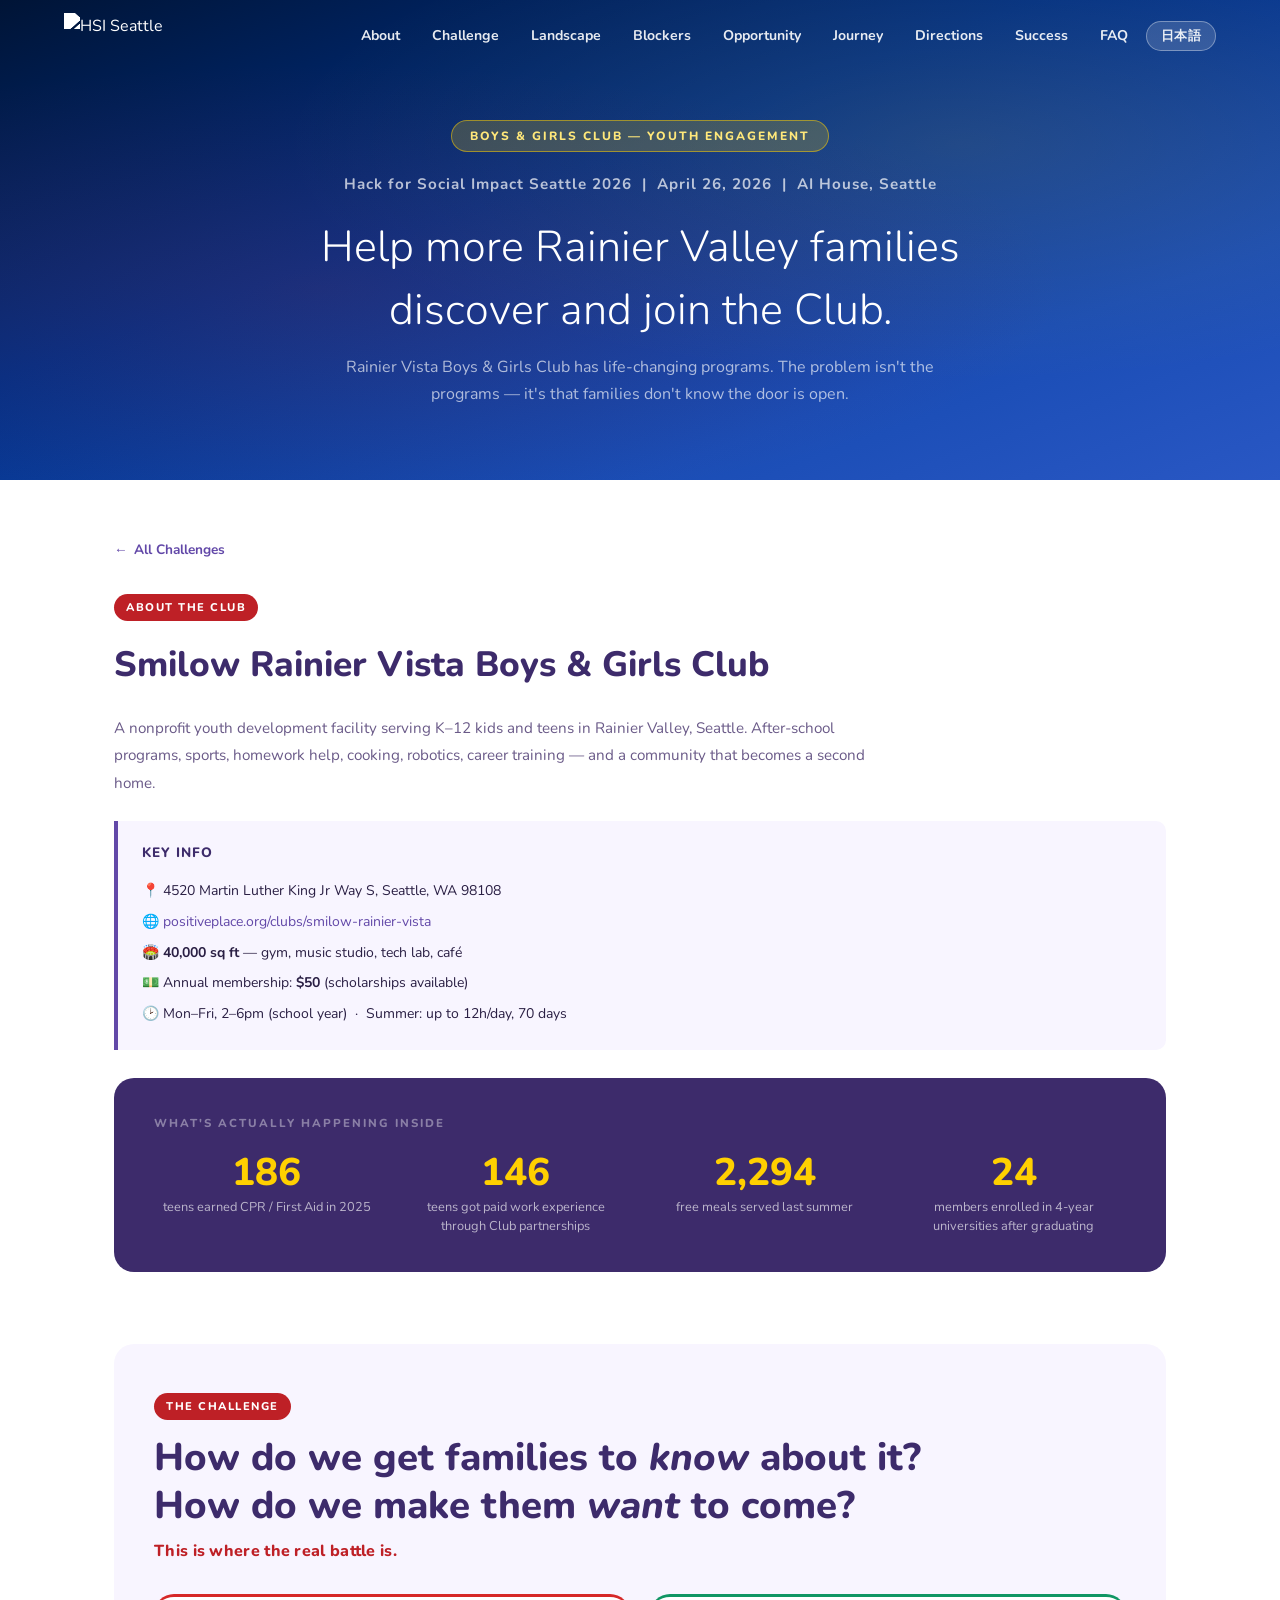
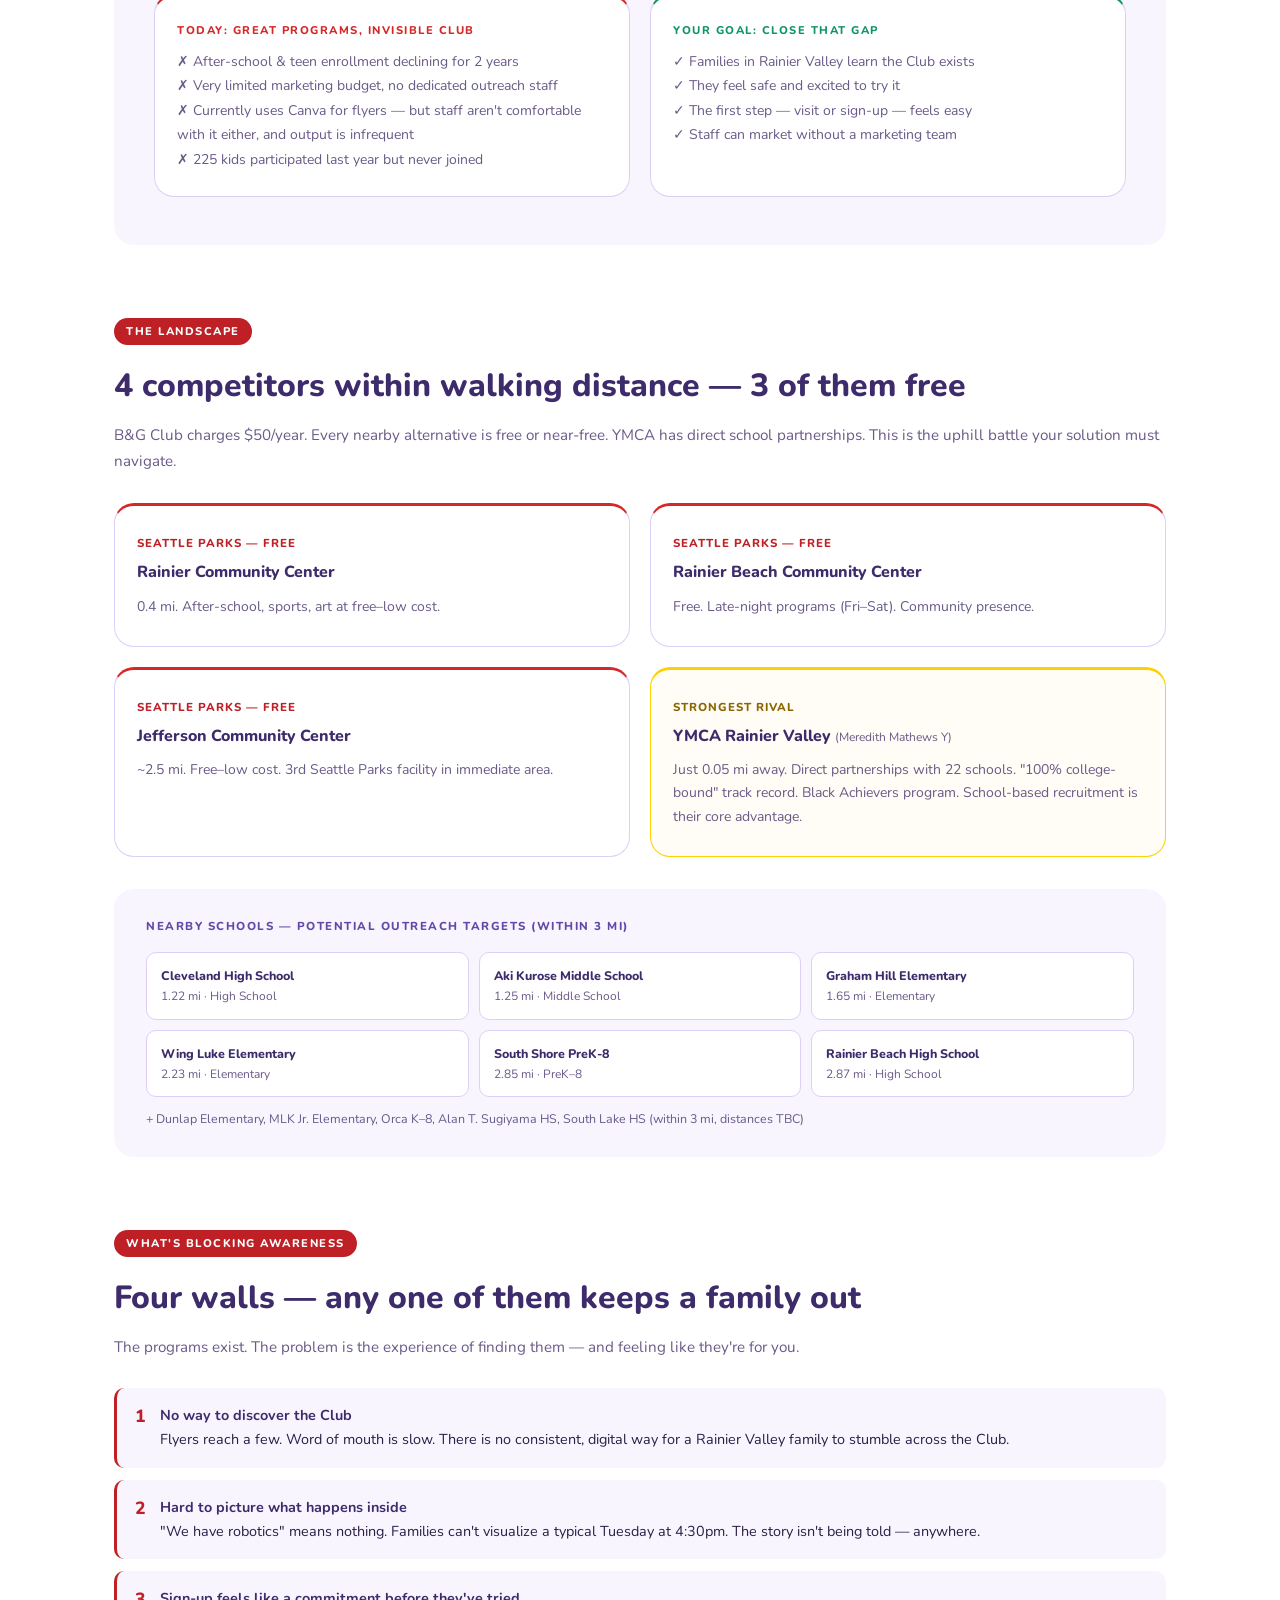
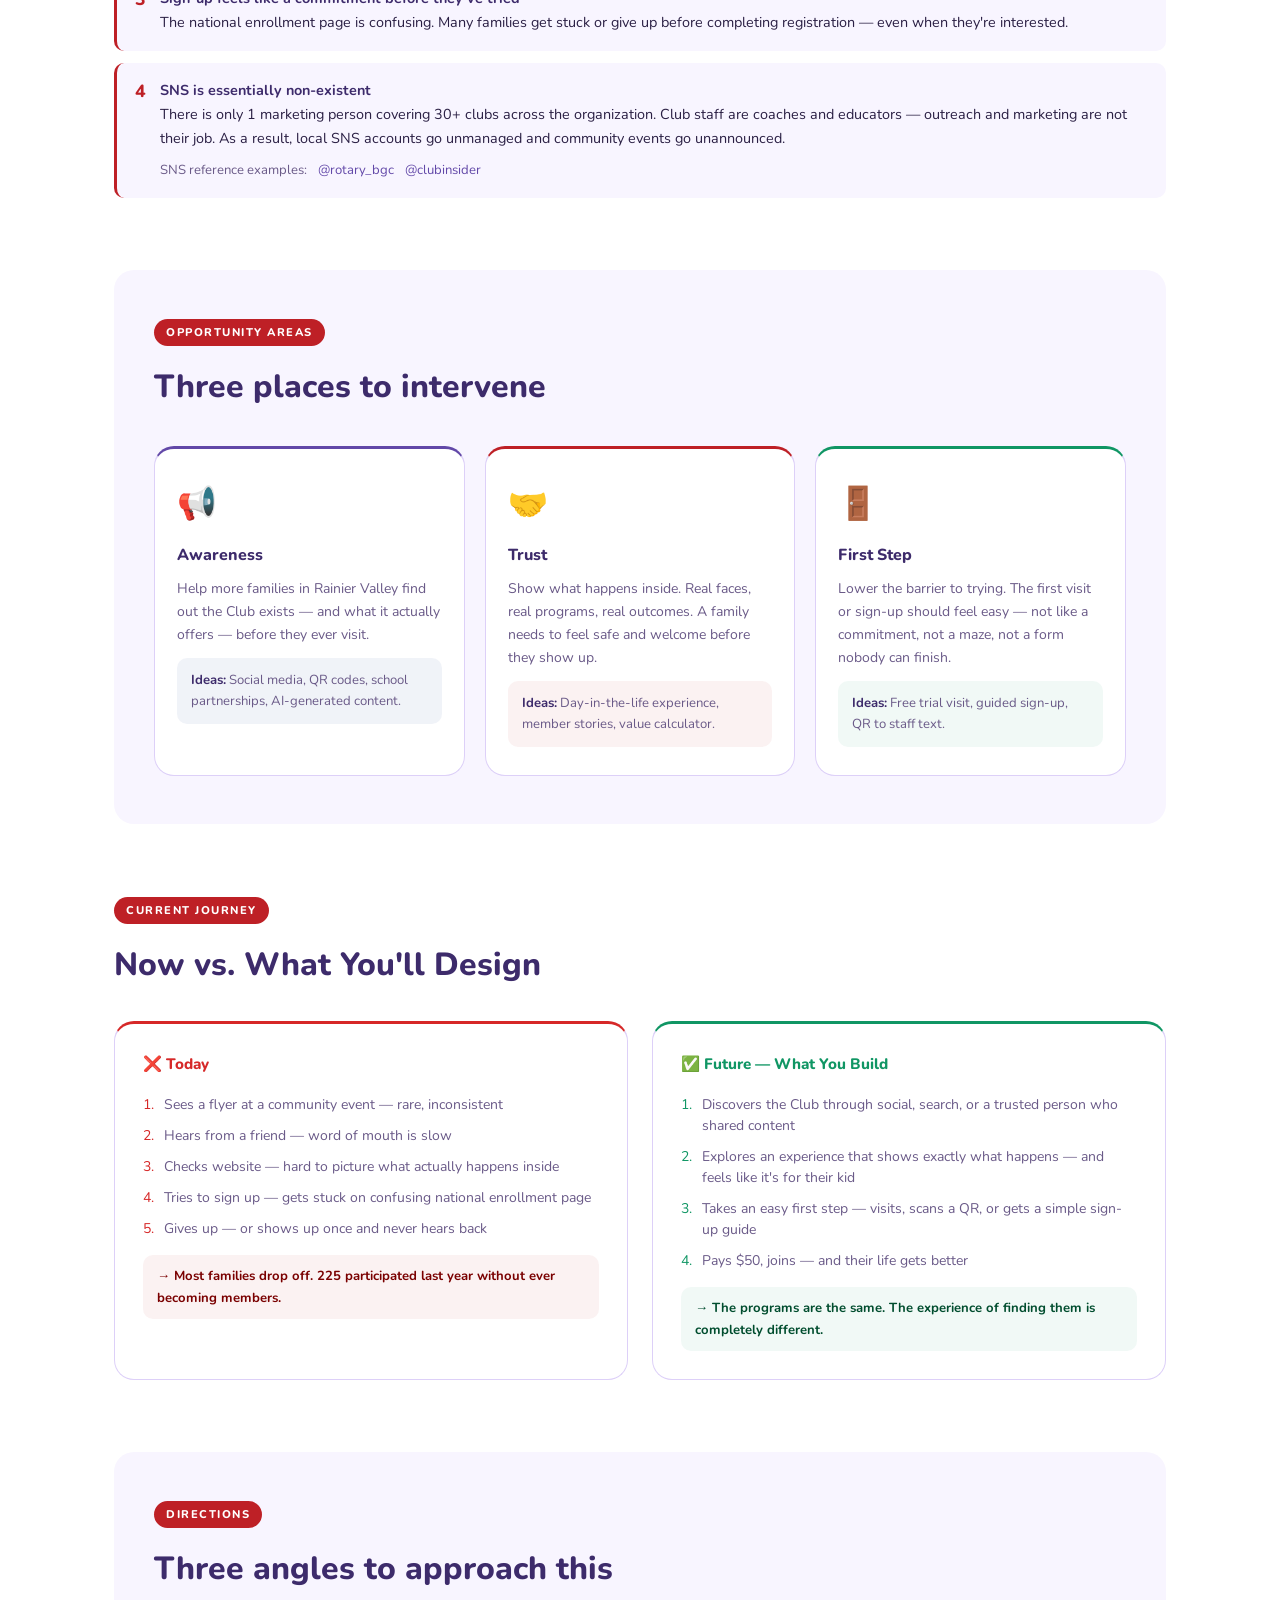
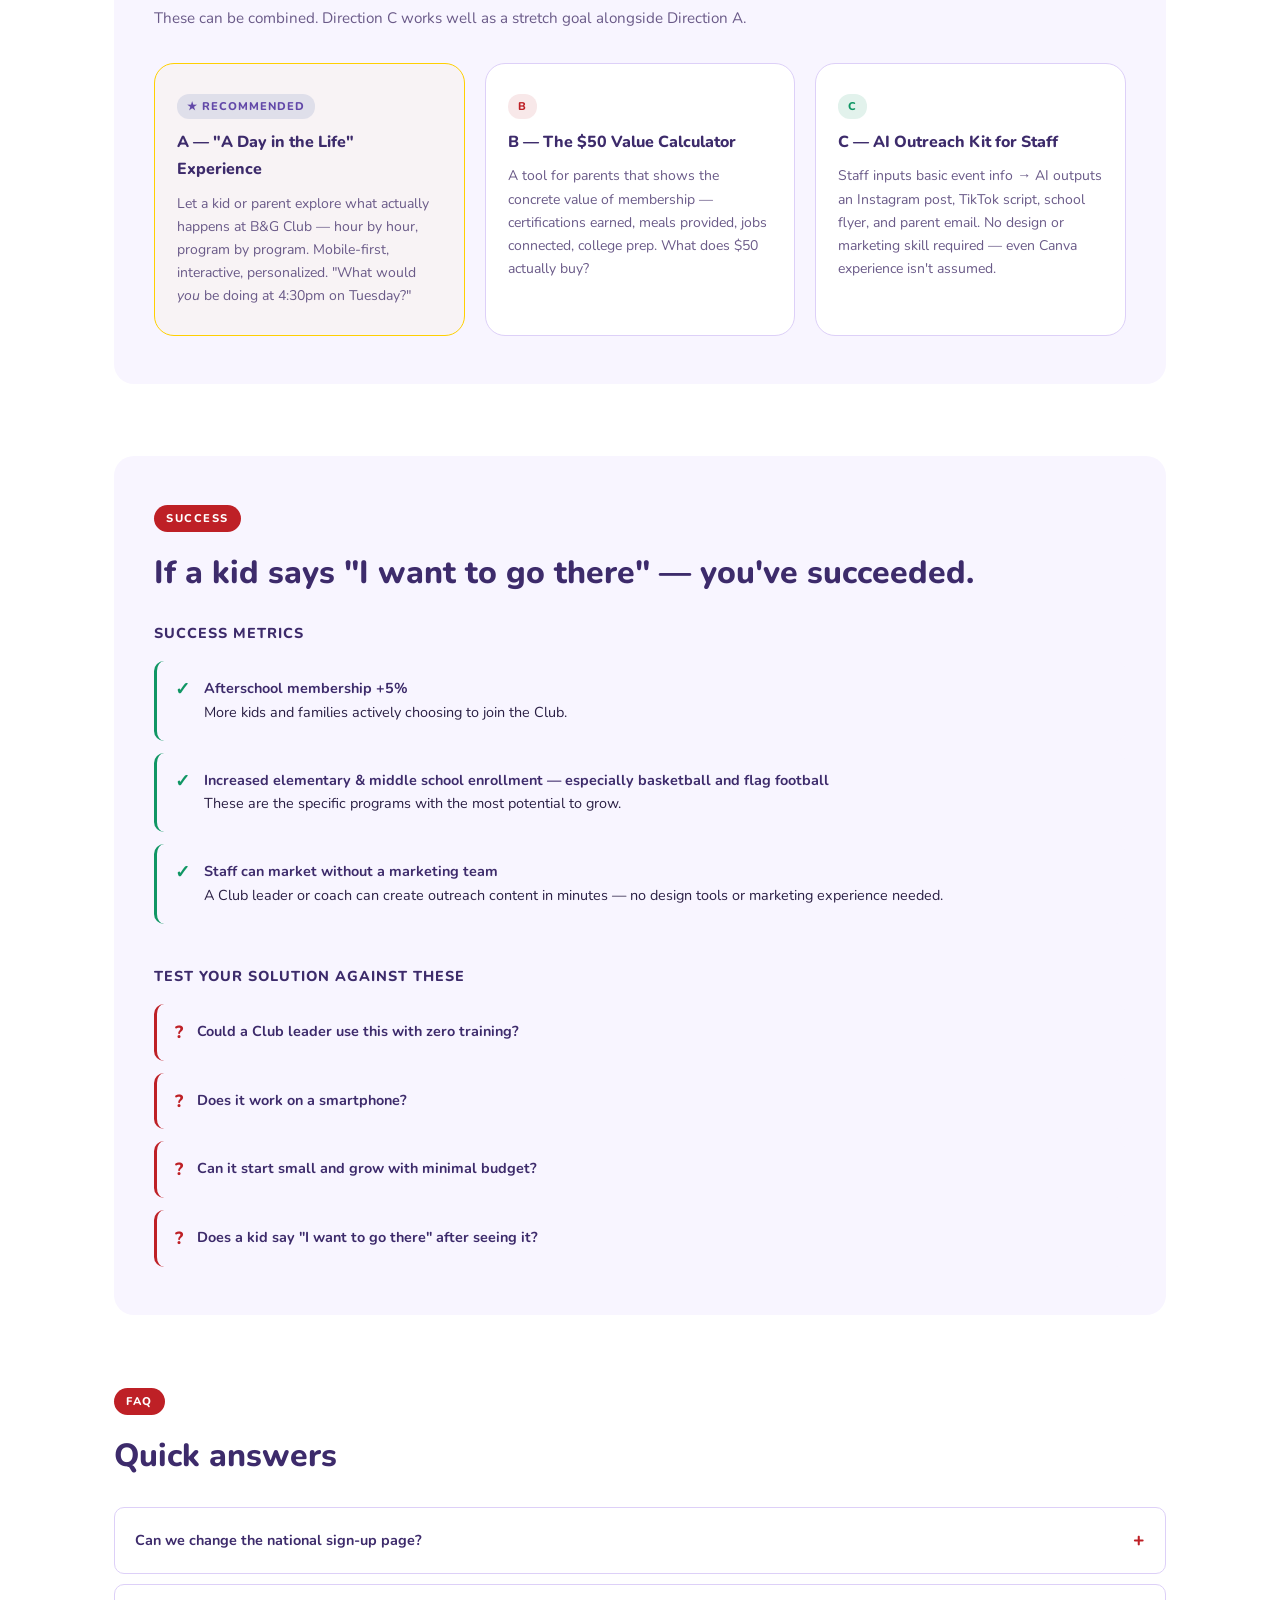
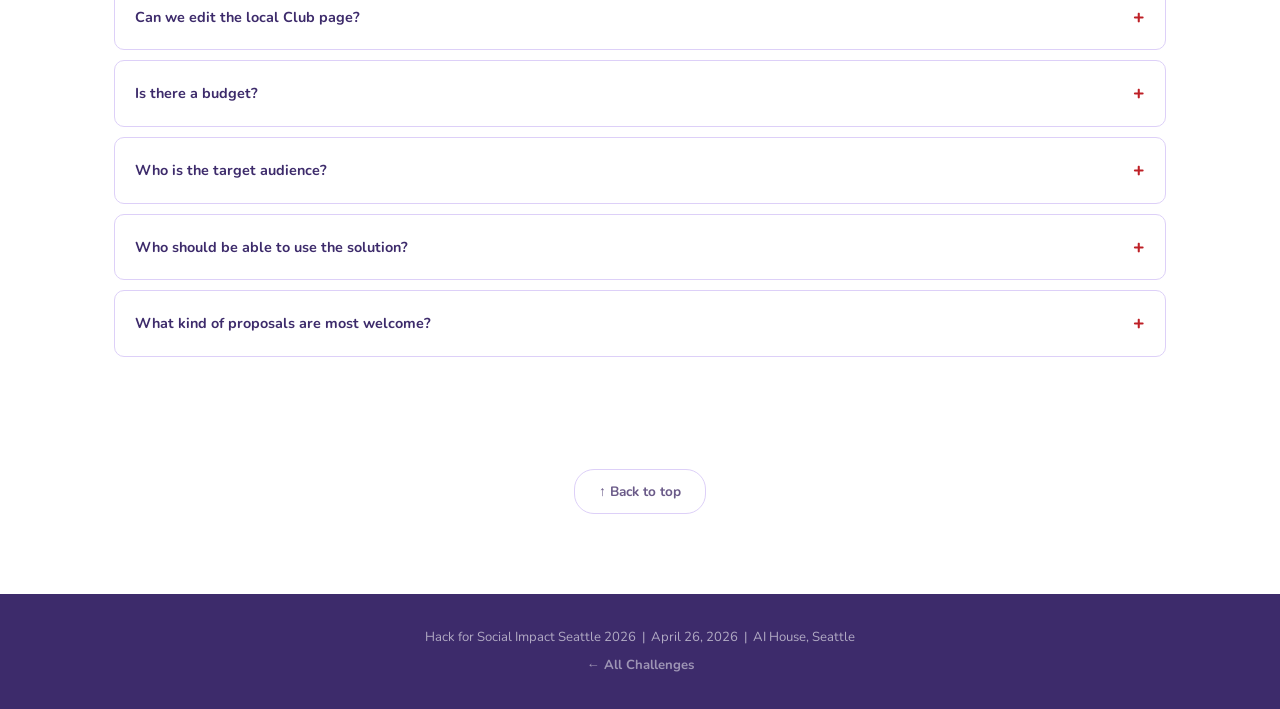
==== commit d1ba4363: "Remove on-site experts (mentor) section from About Co-Authored-By: Claude Sonnet 4.6 <noreply@anthro" ====
--- a/bgc-v2/index.html
+++ b/bgc-v2/index.html
@@ -206,23 +206,6 @@
           </ul>
         </div>
 
-        <div style="margin-bottom:20px;">
-          <p style="font-size:0.85rem; font-weight:800; color:var(--color-primary-dark); margin-bottom:14px; text-transform:uppercase; letter-spacing:1px;">
-            <span class="lang-en">On-site Experts</span><span class="lang-ja">当日メンター</span>
-          </p>
-          <div class="factor-grid" style="grid-template-columns:repeat(2,1fr);">
-            <div class="factor-card" style="text-align:left; padding:18px 20px;">
-              <div style="font-size:1.5rem; margin-bottom:6px;">👤</div>
-              <div style="font-size:0.9rem; font-weight:800; color:var(--color-primary-dark);">Kelly Guy</div>
-              <div style="font-size:0.82rem; color:var(--color-text-muted);">Area Director</div>
-            </div>
-            <div class="factor-card" style="text-align:left; padding:18px 20px;">
-              <div style="font-size:1.5rem; margin-bottom:6px;">👤</div>
-              <div style="font-size:0.9rem; font-weight:800; color:var(--color-primary-dark);">Denise Overton-Lewis</div>
-              <div style="font-size:0.82rem; color:var(--color-text-muted);">Site Director</div>
-            </div>
-          </div>
-        </div>
 
         <div class="stats-band">
           <p style="font-size:0.72rem; font-weight:800; letter-spacing:2px; text-transform:uppercase; color:rgba(255,255,255,0.4); margin-bottom:20px;">
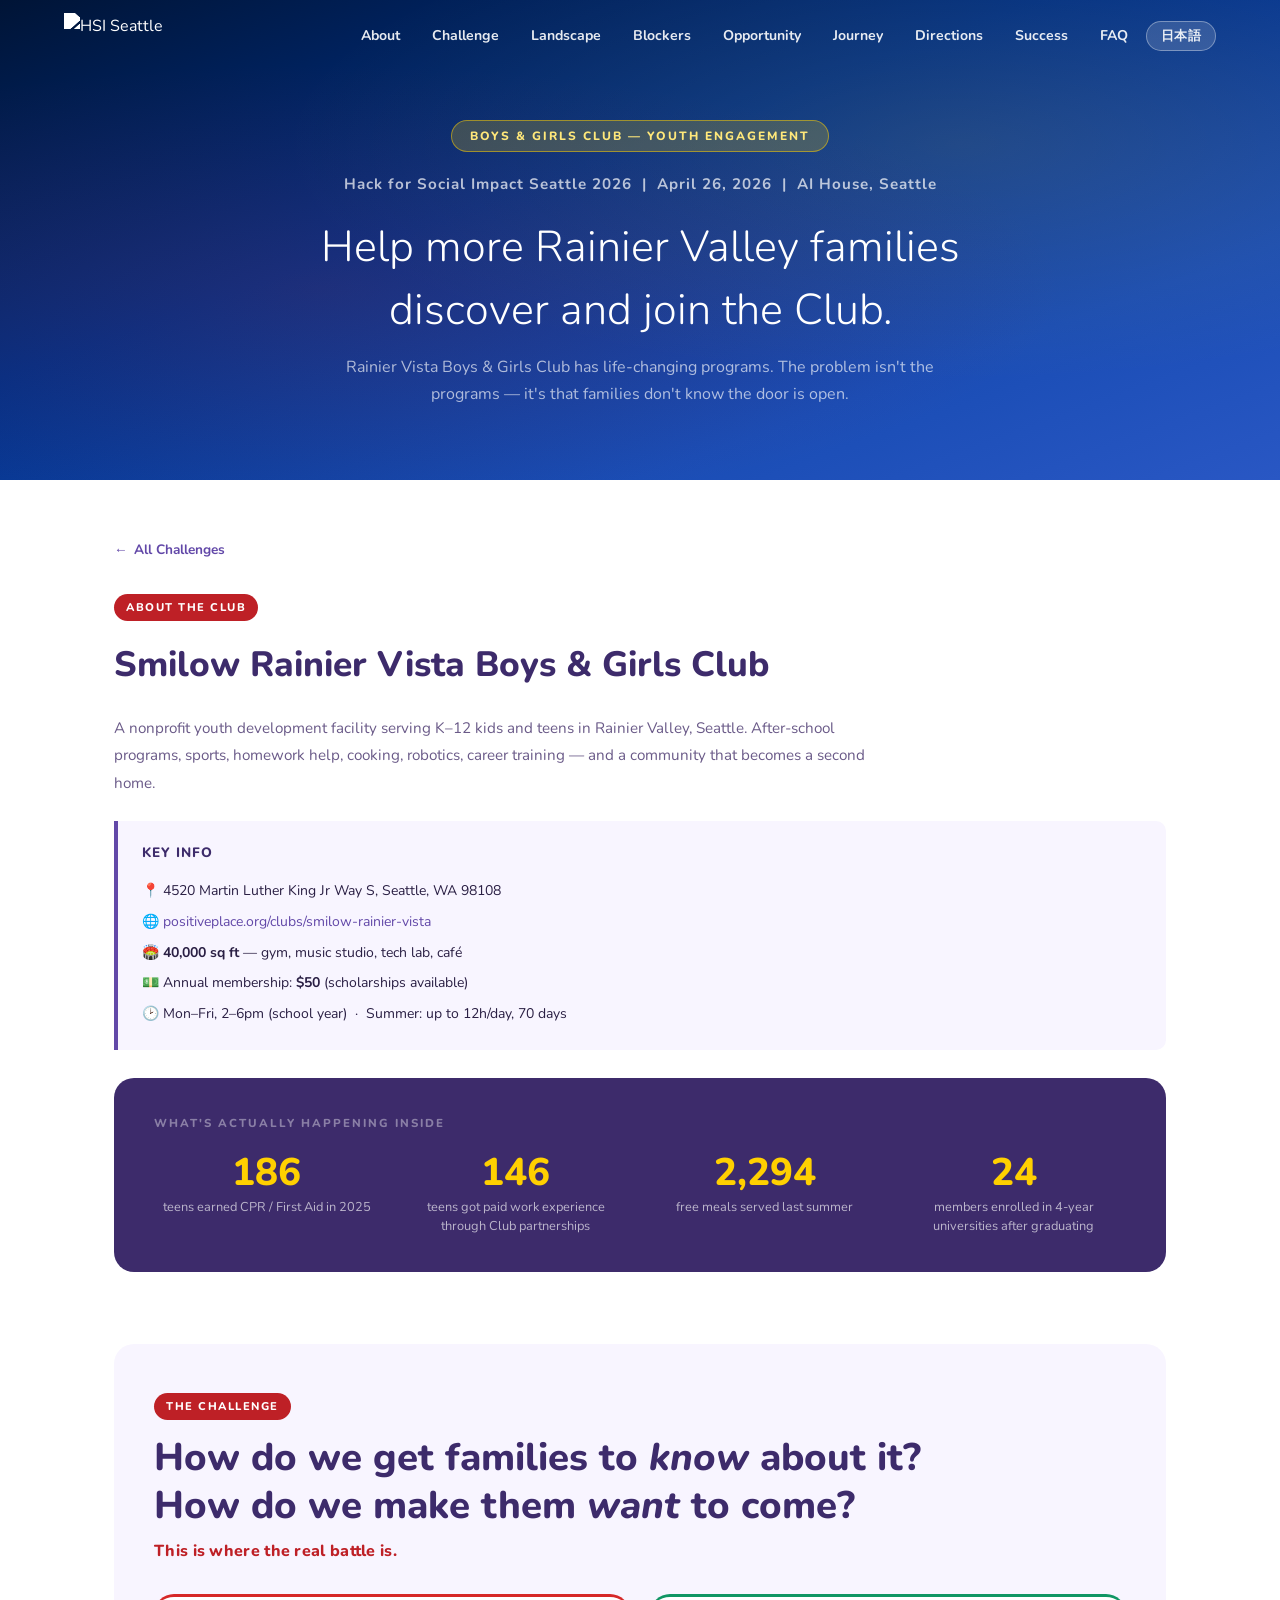
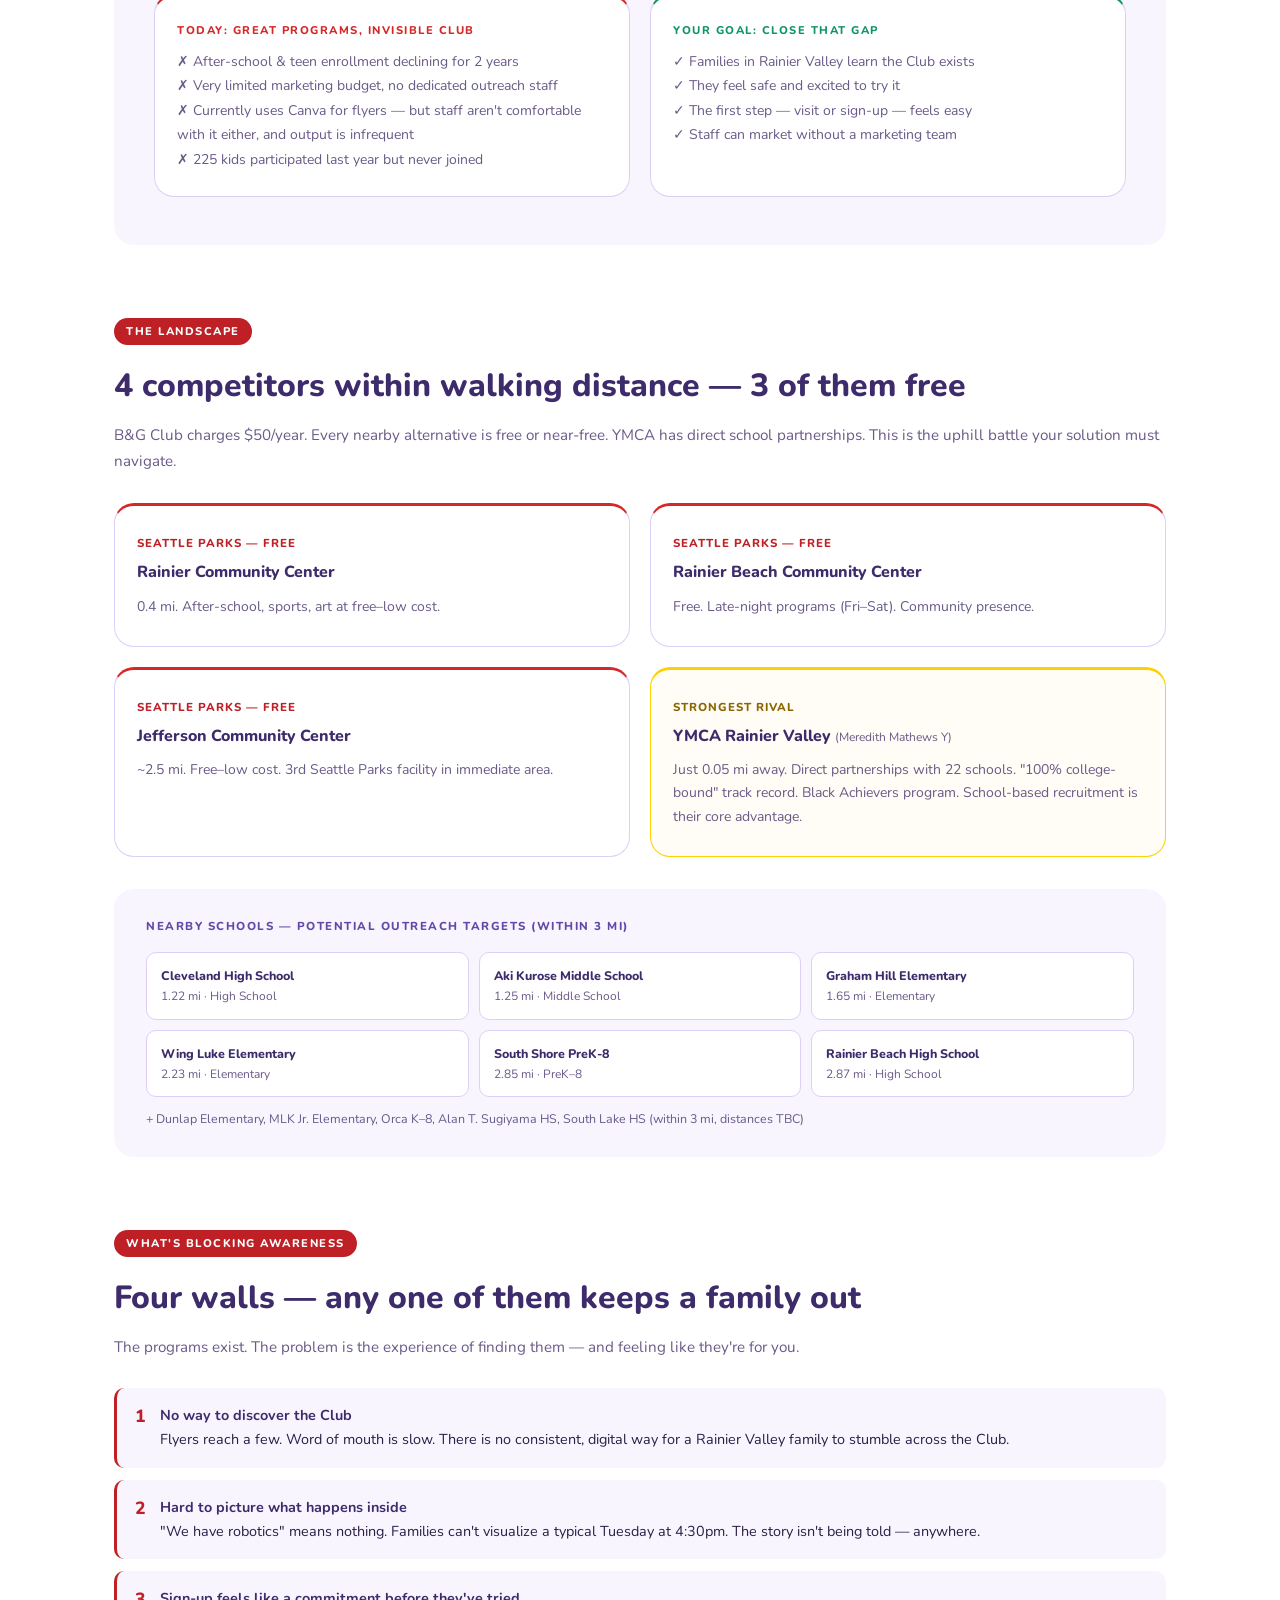
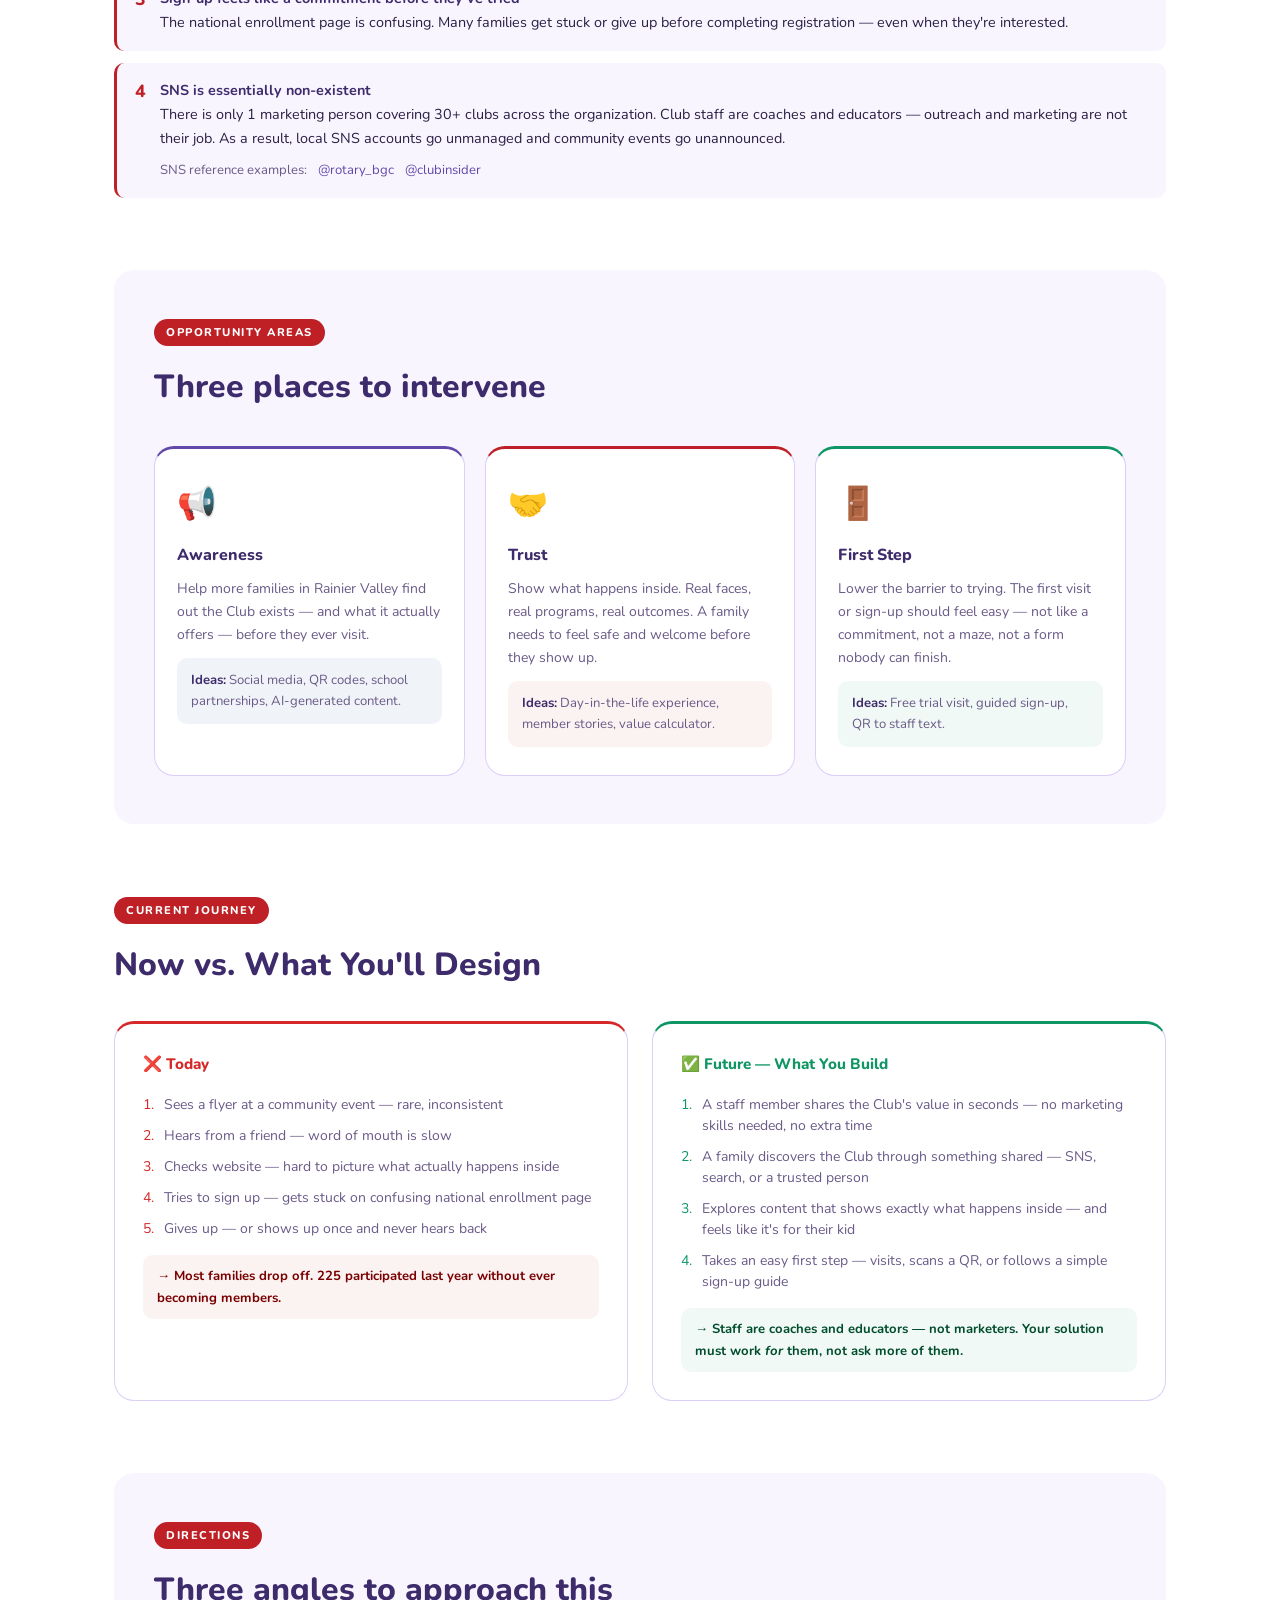
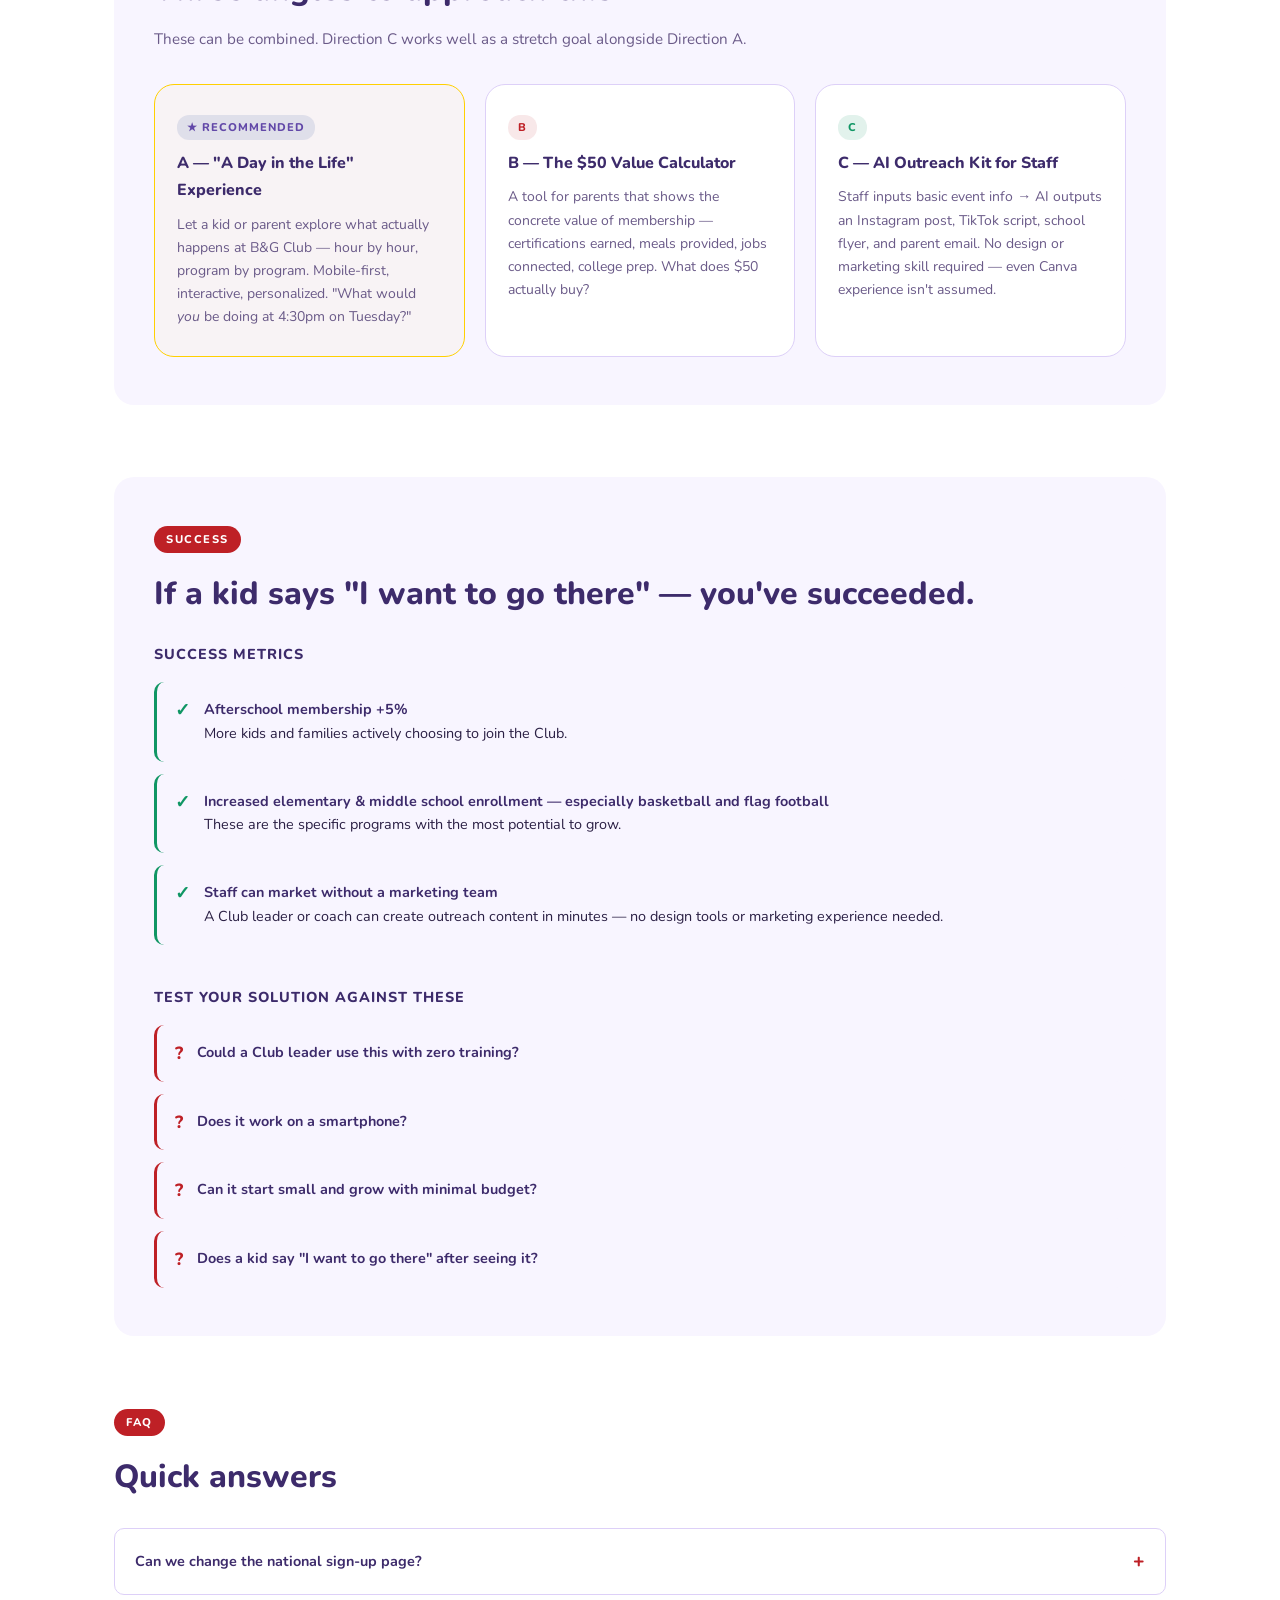
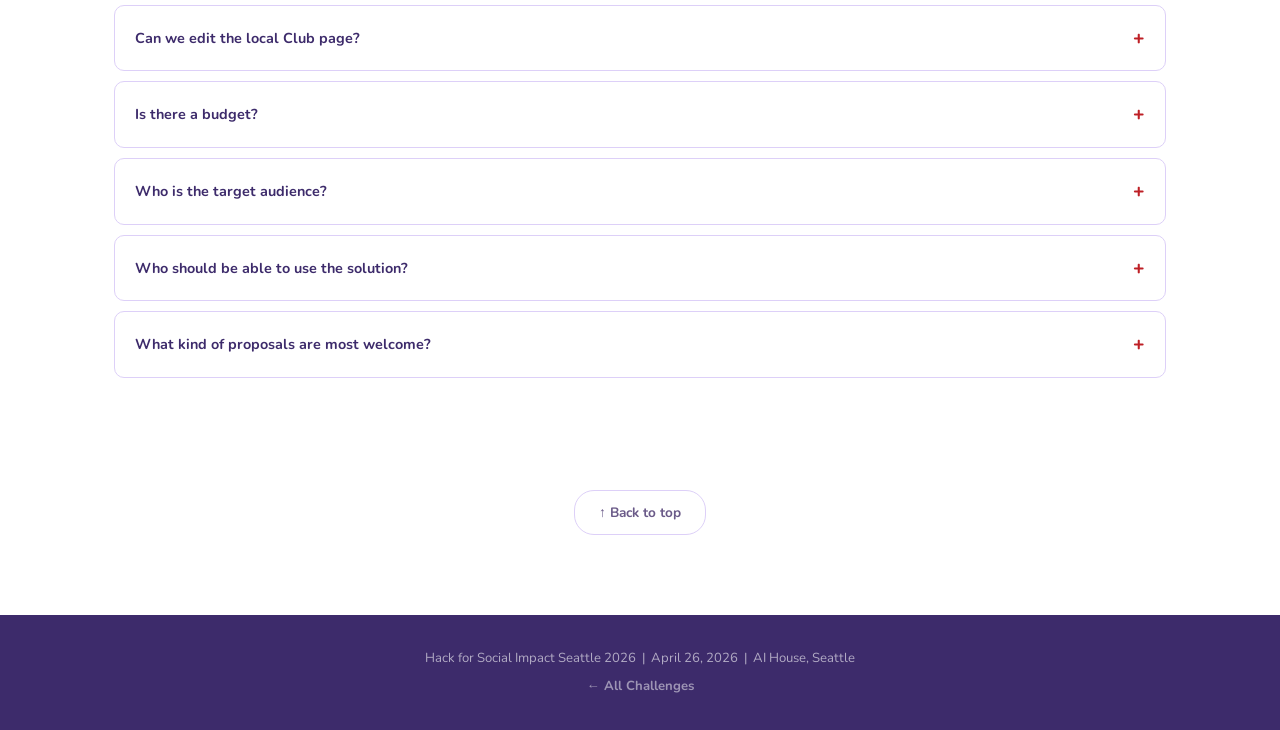
==== commit 1b623ca7: "Update Future journey to emphasize staff time constraint and easy sharing Co-Authored-By: Claude Son" ====
--- a/bgc-v2/index.html
+++ b/bgc-v2/index.html
@@ -479,14 +479,14 @@
           <div class="mvp-box" style="border-top:3px solid #109664;">
             <h3 style="color:#109664;">✅ <span class="lang-en">Future — What You Build</span><span class="lang-ja">未来——あなたが作るもの</span></h3>
             <ul class="mvp-list">
-              <li><span style="color:#109664; flex-shrink:0;">1.</span><span><span class="lang-en">Discovers the Club through social, search, or a trusted person who shared content</span><span class="lang-ja">SNS・検索・シェアされたコンテンツからクラブを発見する</span></span></li>
-              <li><span style="color:#109664; flex-shrink:0;">2.</span><span><span class="lang-en">Explores an experience that shows exactly what happens — and feels like it's for their kid</span><span class="lang-ja">何が起きているかが分かる体験コンテンツで「自分の子のため」と感じる</span></span></li>
-              <li><span style="color:#109664; flex-shrink:0;">3.</span><span><span class="lang-en">Takes an easy first step — visits, scans a QR, or gets a simple sign-up guide</span><span class="lang-ja">気軽な最初の一歩——見学・QRスキャン・簡単な申し込みガイド</span></span></li>
-              <li><span style="color:#109664; flex-shrink:0;">4.</span><span><span class="lang-en">Pays $50, joins — and their life gets better</span><span class="lang-ja">$50を払って入会——子どもの人生が変わる</span></span></li>
+              <li><span style="color:#109664; flex-shrink:0;">1.</span><span><span class="lang-en">A staff member shares the Club's value in seconds — no marketing skills needed, no extra time</span><span class="lang-ja">スタッフが数秒でクラブの良さをシェアできる——マーケスキル不要、時間も取らない</span></span></li>
+              <li><span style="color:#109664; flex-shrink:0;">2.</span><span><span class="lang-en">A family discovers the Club through something shared — SNS, search, or a trusted person</span><span class="lang-ja">シェアされた何かからクラブを知る——SNS・検索・信頼できる人のシェア</span></span></li>
+              <li><span style="color:#109664; flex-shrink:0;">3.</span><span><span class="lang-en">Explores content that shows exactly what happens inside — and feels like it's for their kid</span><span class="lang-ja">中の様子が見えるコンテンツで「自分の子のためのもの」と感じる</span></span></li>
+              <li><span style="color:#109664; flex-shrink:0;">4.</span><span><span class="lang-en">Takes an easy first step — visits, scans a QR, or follows a simple sign-up guide</span><span class="lang-ja">気軽な最初の一歩——見学・QRスキャン・簡単な申し込みガイド</span></span></li>
             </ul>
             <div style="margin-top:16px; padding:10px 14px; background:rgba(16,150,100,0.06); border-radius:var(--radius); font-size:0.82rem; color:#004d2e; font-weight:700;">
-              <span class="lang-en">→ The programs are the same. The experience of finding them is completely different.</span>
-              <span class="lang-ja">→ プログラムは同じ。見つける体験が、まるで違う。</span>
+              <span class="lang-en">→ Staff are coaches and educators — not marketers. Your solution must work <em>for</em> them, not ask more of them.</span>
+              <span class="lang-ja">→ スタッフは指導者であり、マーケターではない。ソリューションは、彼らに負担を「かけない」ことが前提。</span>
             </div>
           </div>
         </div>
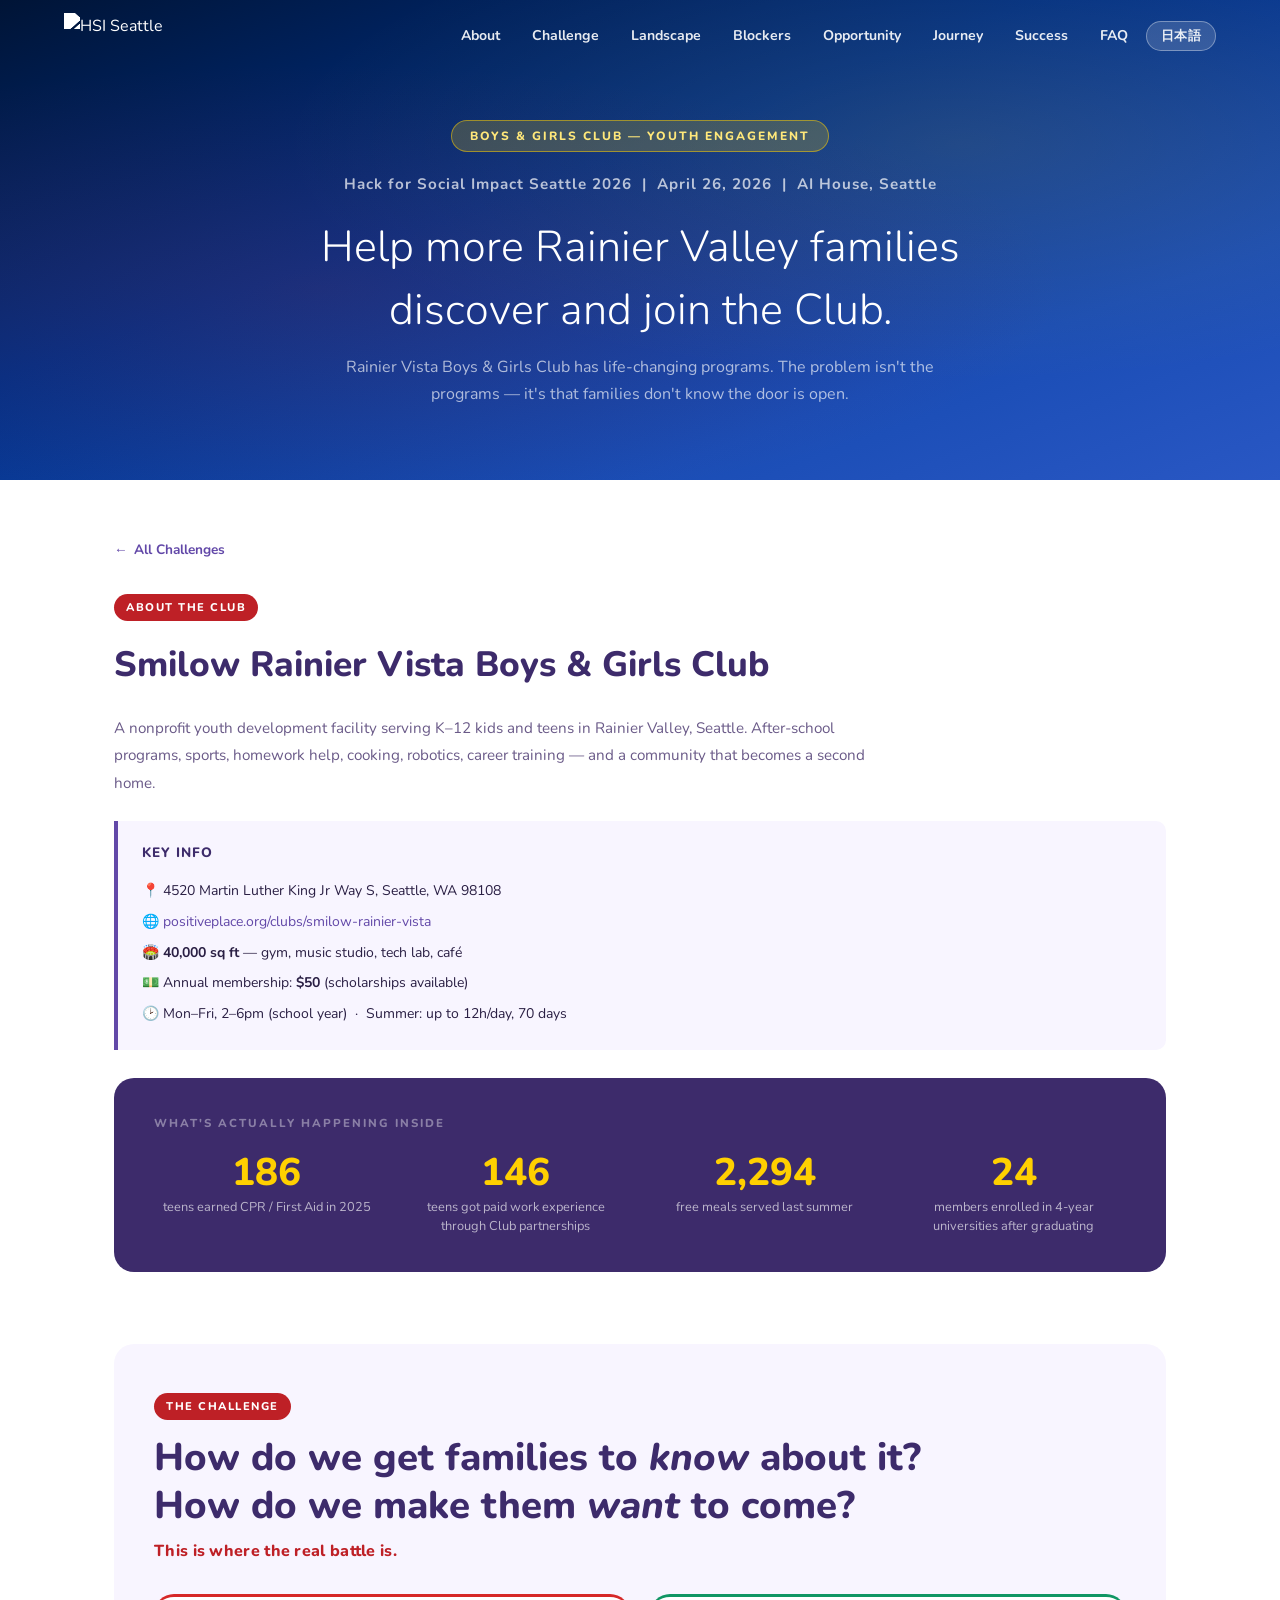
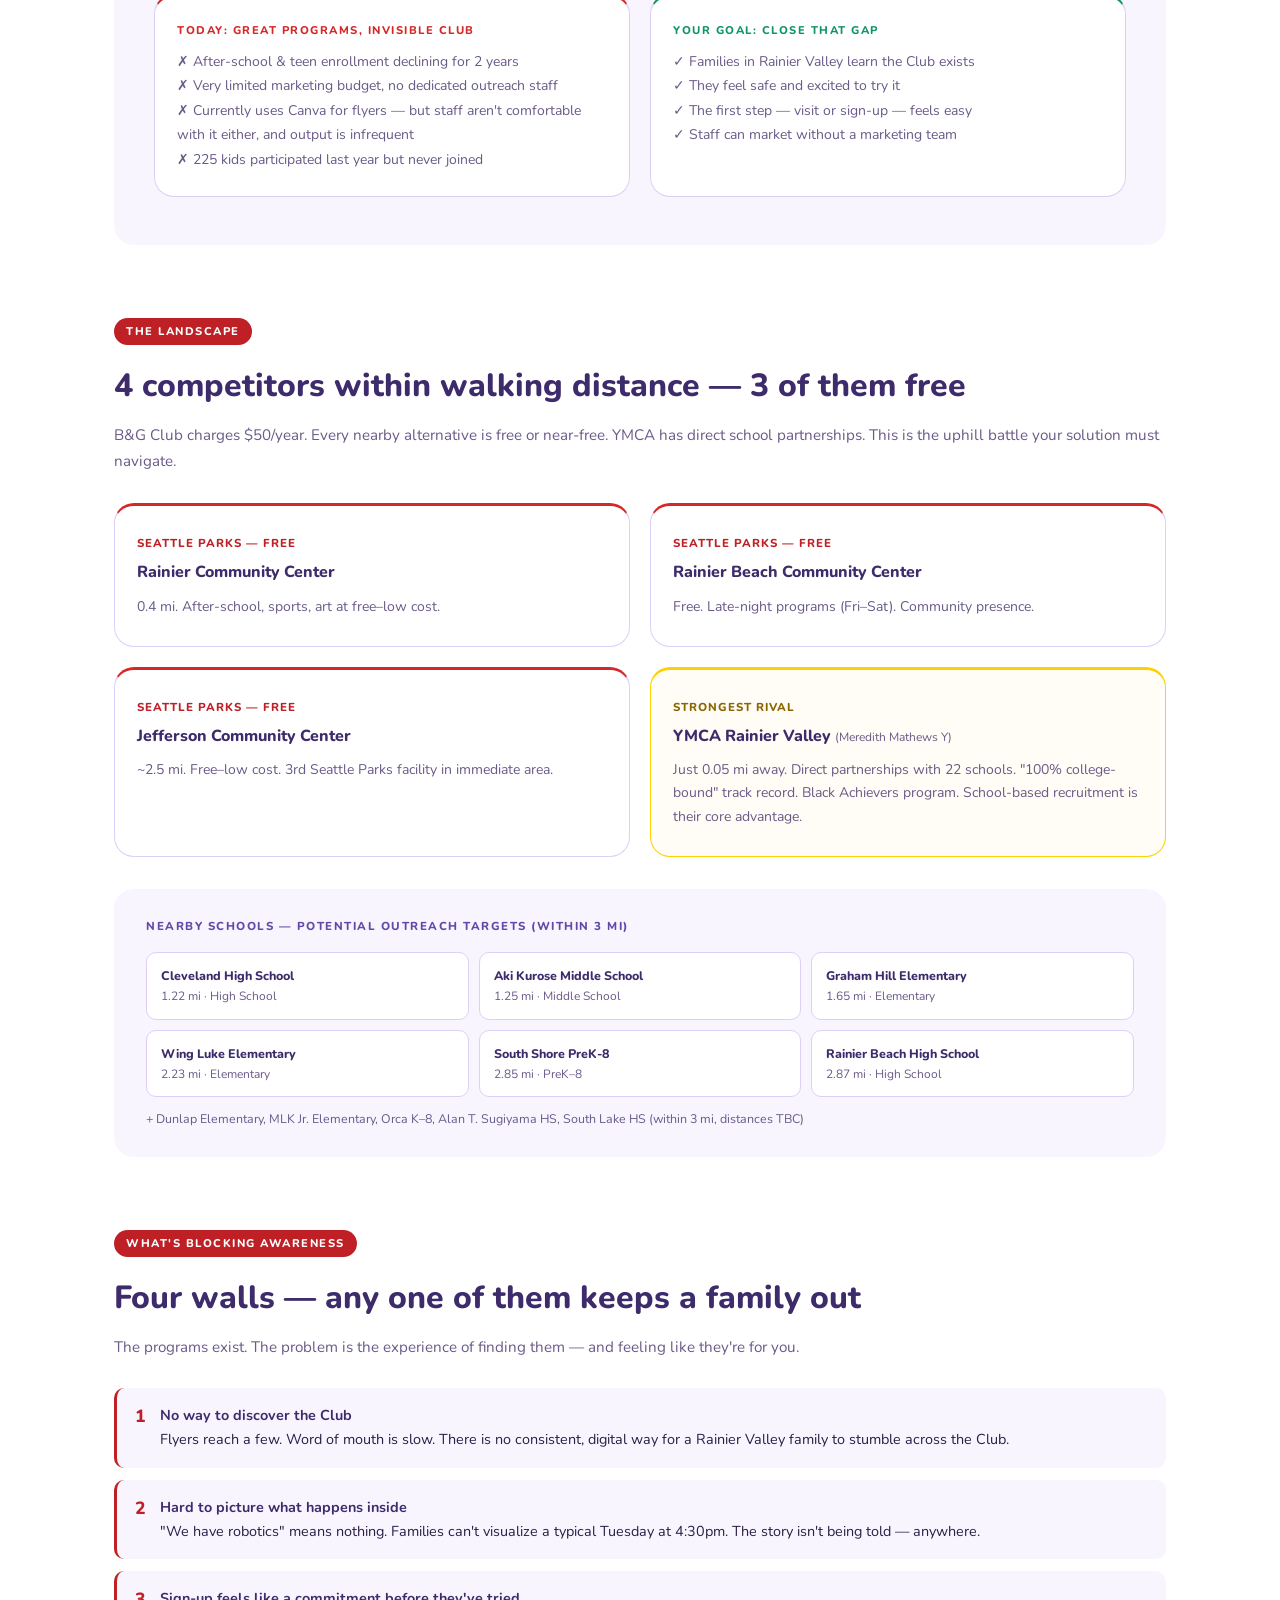
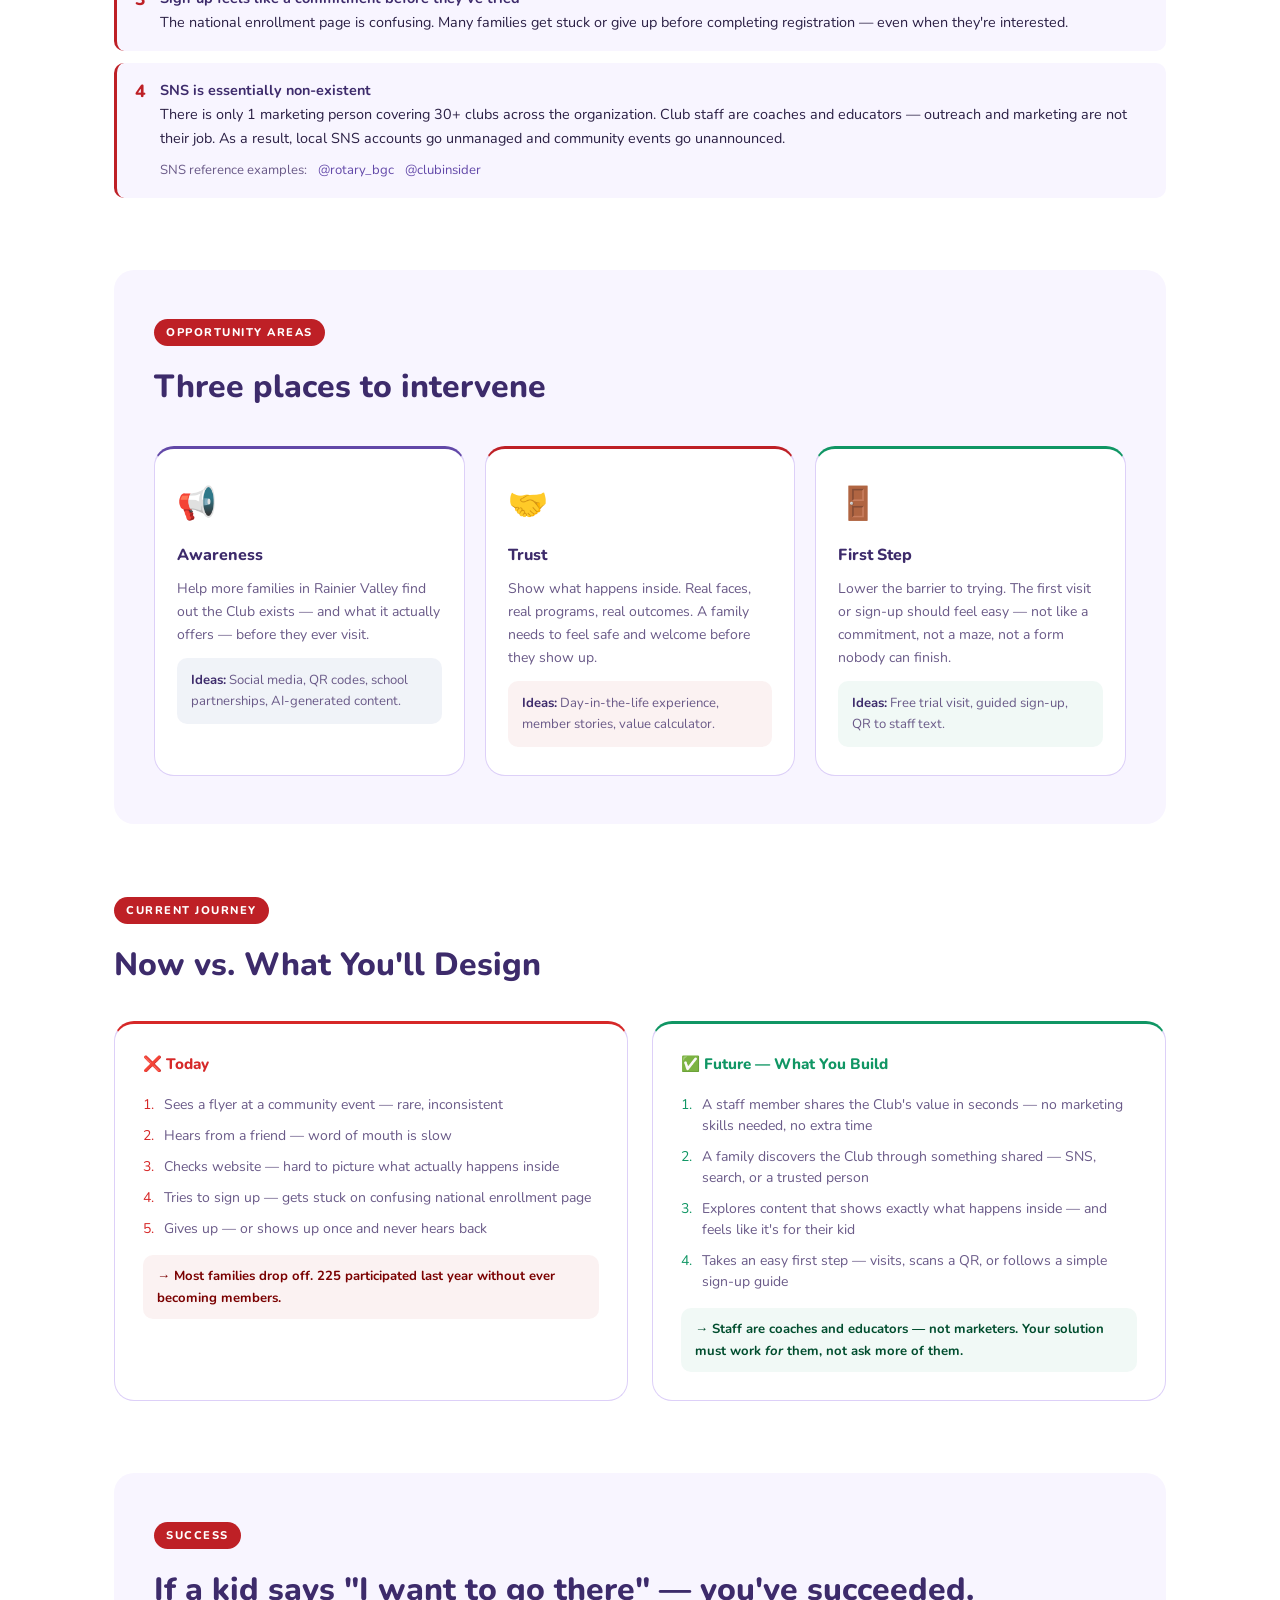
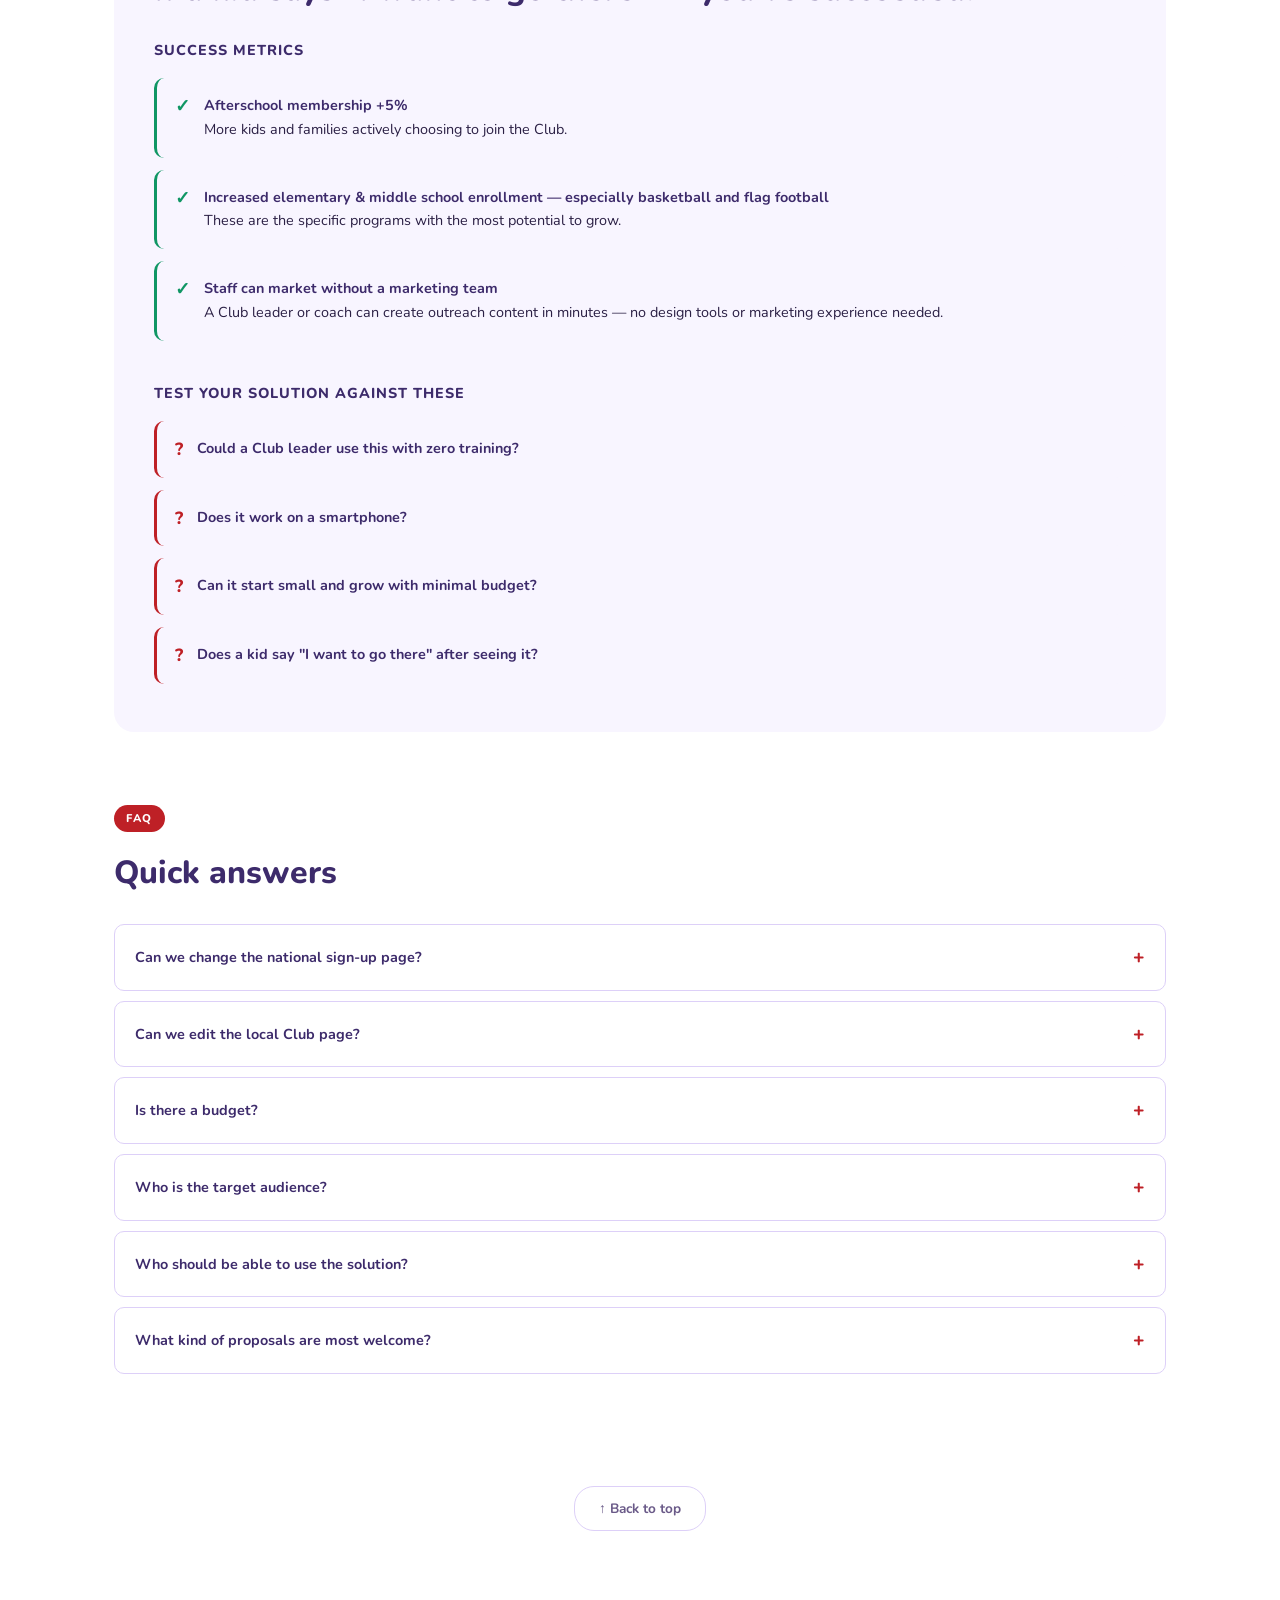
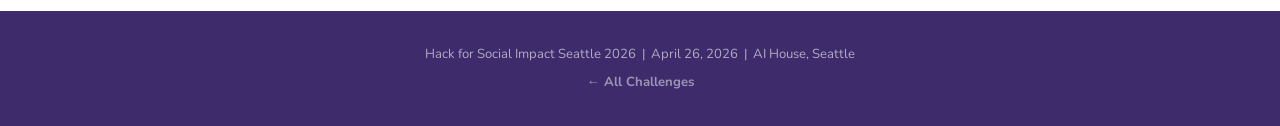
==== commit 3639ca18: "Remove Directions (3 approaches) section and nav link Co-Authored-By: Claude Sonnet 4.6 <noreply@ant" ====
--- a/bgc-v2/index.html
+++ b/bgc-v2/index.html
@@ -147,7 +147,6 @@
         <li><a href="#blockers"    class="nav-link"><span class="lang-en">Blockers</span><span class="lang-ja">壁</span></a></li>
         <li><a href="#opportunity" class="nav-link"><span class="lang-en">Opportunity</span><span class="lang-ja">機会領域</span></a></li>
         <li><a href="#journey"     class="nav-link"><span class="lang-en">Journey</span><span class="lang-ja">ジャーニー</span></a></li>
-        <li><a href="#directions"  class="nav-link"><span class="lang-en">Directions</span><span class="lang-ja">方向性</span></a></li>
         <li><a href="#success"     class="nav-link"><span class="lang-en">Success</span><span class="lang-ja">成功</span></a></li>
         <li><a href="#faq"         class="nav-link">FAQ</a></li>
         <li><button class="lang-btn" id="lang-btn" aria-label="Switch language">日本語</button></li>
@@ -492,45 +491,6 @@
         </div>
       </section>
 
-      <!-- ══════════════════════════════ SECTION 6: DIRECTIONS ══ -->
-      <section id="directions" style="margin-bottom:72px; background:var(--color-bg-alt); border-radius:var(--radius-lg); padding:48px 40px;" data-animate>
-        <div class="section-badge"><span class="lang-en">Directions</span><span class="lang-ja">方向性</span></div>
-        <h2 class="section-title" style="text-align:left; margin-bottom:8px; font-size:clamp(1.3rem,3vw,2rem);">
-          <span class="lang-en">Three angles to approach this</span>
-          <span class="lang-ja">3つのアプローチ</span>
-        </h2>
-        <p style="font-size:0.95rem; color:var(--color-text-muted); line-height:1.75; margin-bottom:8px;">
-          <span class="lang-en">These can be combined. Direction C works well as a stretch goal alongside Direction A.</span>
-          <span class="lang-ja">組み合わせ可能。Cは、Aのストレッチゴールとして取り組むのが効果的。</span>
-        </p>
-
-        <div class="angle-grid angle-grid--3">
-          <div class="angle-card angle-card--featured">
-            <span class="angle-tag angle-tag--a">★ <span class="lang-en">Recommended</span><span class="lang-ja">おすすめ</span></span>
-            <h3><span class="lang-en">A — "A Day in the Life" Experience</span><span class="lang-ja">A — 「1日体験」インタラクティブコンテンツ</span></h3>
-            <p>
-              <span class="lang-en">Let a kid or parent explore what actually happens at B&amp;G Club — hour by hour, program by program. Mobile-first, interactive, personalized. "What would <em>you</em> be doing at 4:30pm on Tuesday?"</span>
-              <span class="lang-ja">子どもや親が、クラブで実際に何が起きているかを——時間ごと・プログラムごとに——体験できるコンテンツ。モバイル対応・インタラクティブ・個人化。「火曜日の4時半、あなたは何をしてる？」</span>
-            </p>
-          </div>
-          <div class="angle-card">
-            <span class="angle-tag angle-tag--b">B</span>
-            <h3><span class="lang-en">B — The $50 Value Calculator</span><span class="lang-ja">B — $50 価値可視化ツール</span></h3>
-            <p>
-              <span class="lang-en">A tool for parents that shows the concrete value of membership — certifications earned, meals provided, jobs connected, college prep. What does $50 actually buy?</span>
-              <span class="lang-ja">会員になることの具体的な価値——資格・食事・就労機会・大学進学支援——を親向けに可視化するツール。$50で実際に何が得られるか？</span>
-            </p>
-          </div>
-          <div class="angle-card">
-            <span class="angle-tag angle-tag--c">C</span>
-            <h3><span class="lang-en">C — AI Outreach Kit for Staff</span><span class="lang-ja">C — スタッフ向け AI アウトリーチキット</span></h3>
-            <p>
-              <span class="lang-en">Staff inputs basic event info → AI outputs an Instagram post, TikTok script, school flyer, and parent email. No design or marketing skill required — even Canva experience isn't assumed.</span>
-              <span class="lang-ja">スタッフがイベント情報を入力 → AIがInstagram投稿・TikTokスクリプト・学校フライヤー・保護者メールを出力。デザインやマーケの知識不要——Canvaの経験すら前提にしない。</span>
-            </p>
-          </div>
-        </div>
-      </section>
 
       <!-- ══════════════════════════════ SECTION 7: SUCCESS ══ -->
       <section id="success" style="margin-bottom:72px; background:var(--color-bg-alt); border-radius:var(--radius-lg); padding:48px 40px;" data-animate>
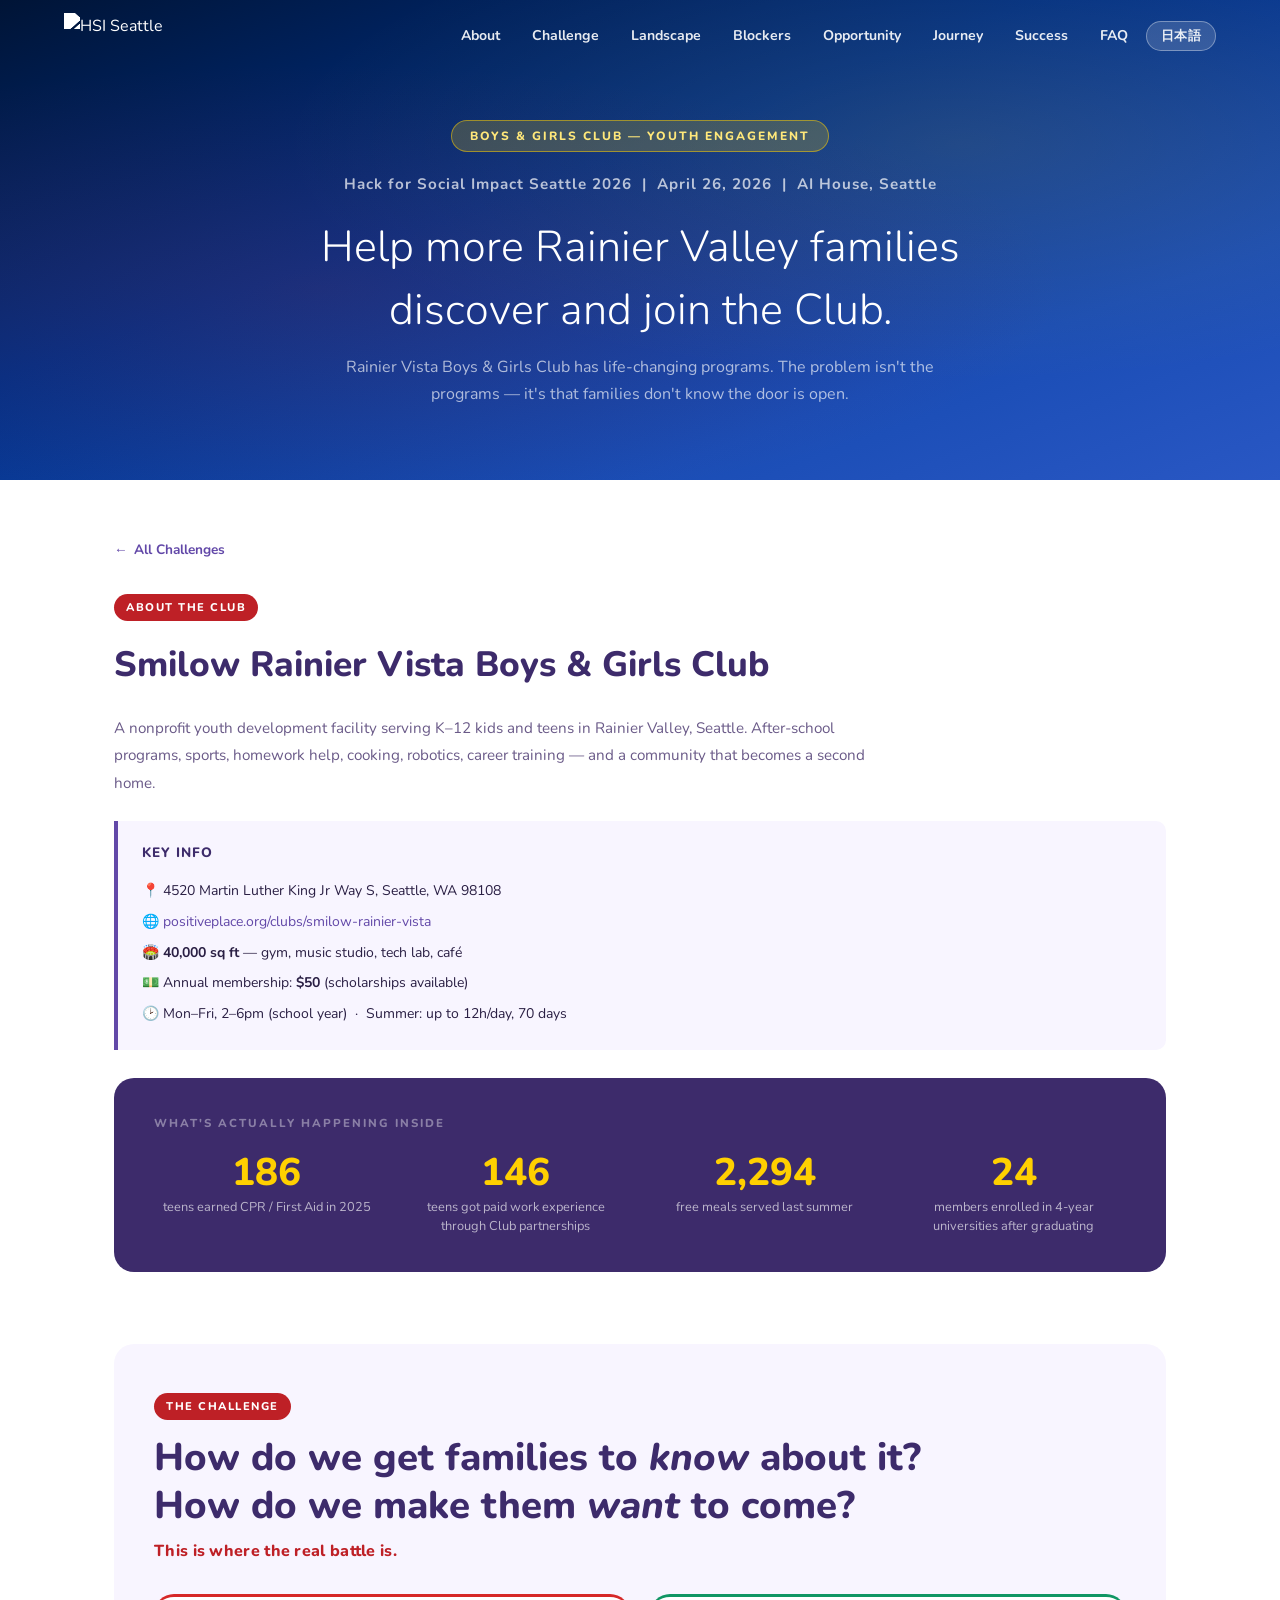
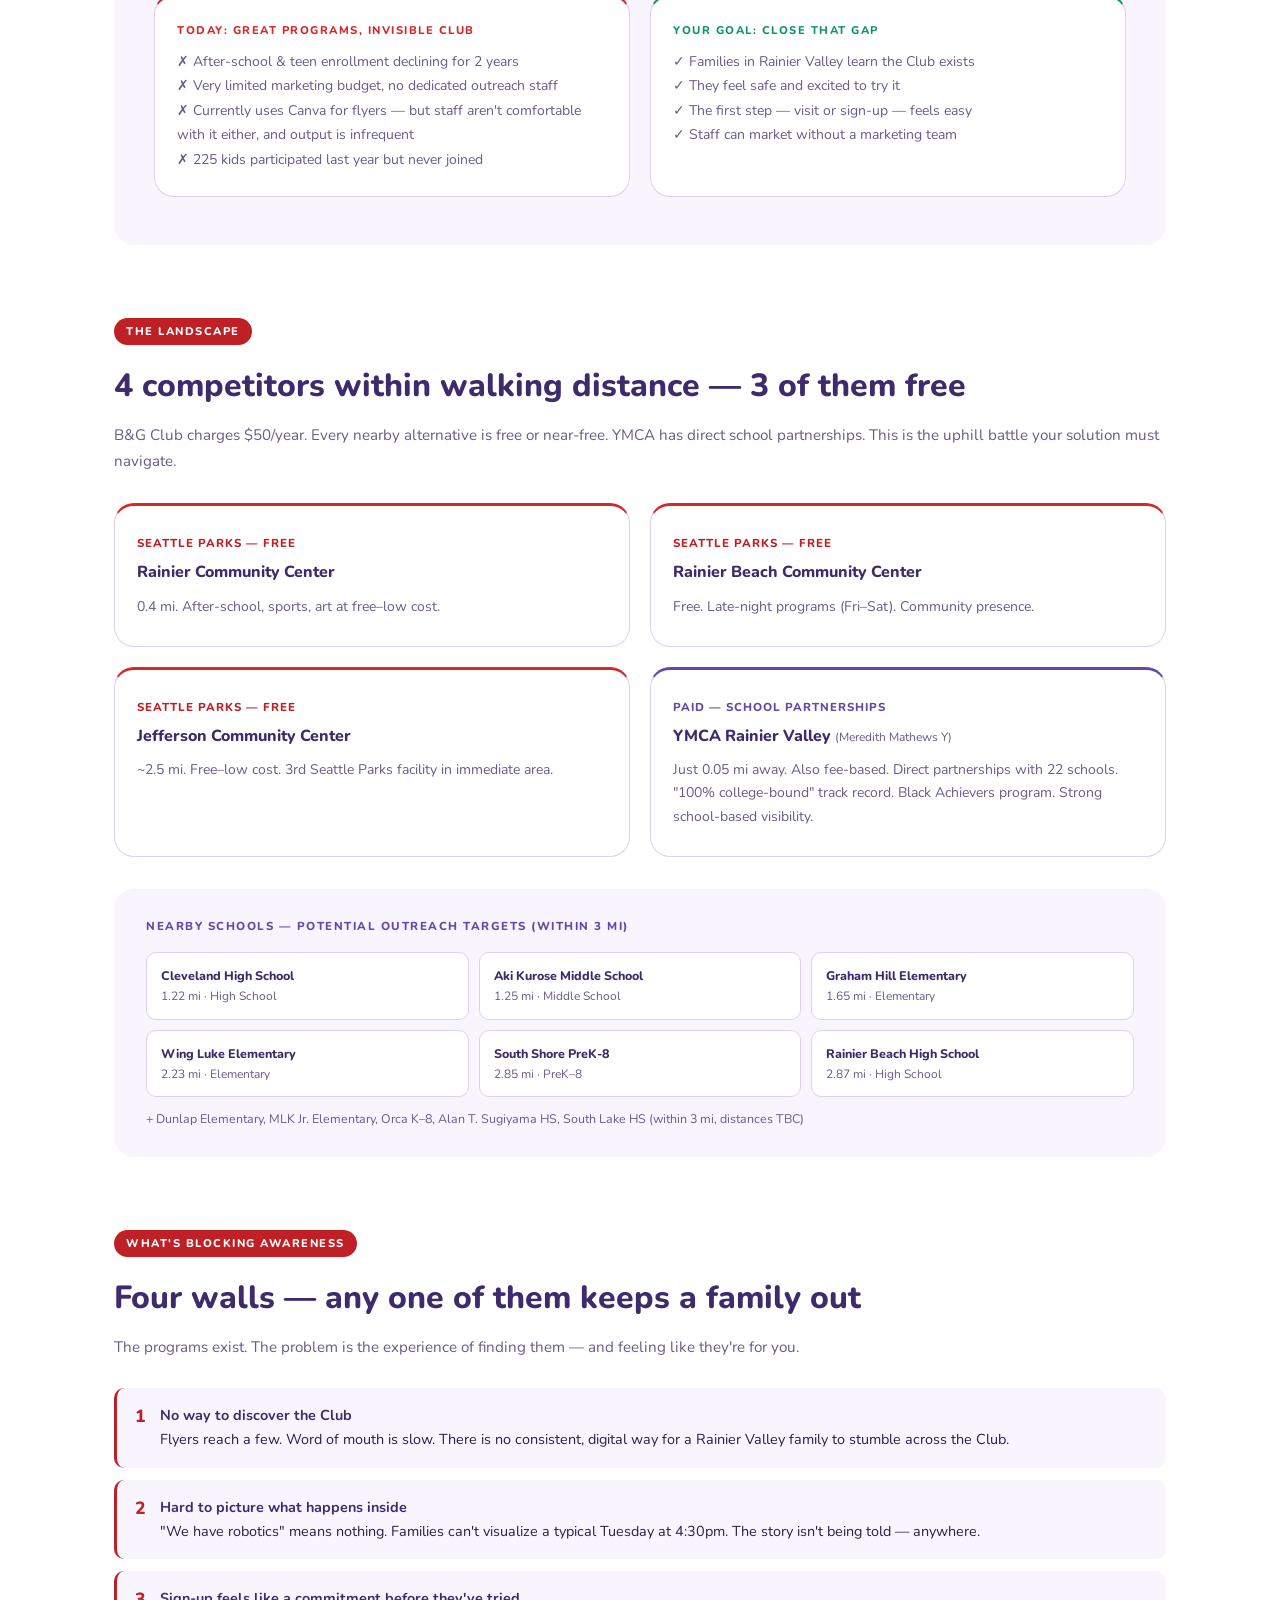
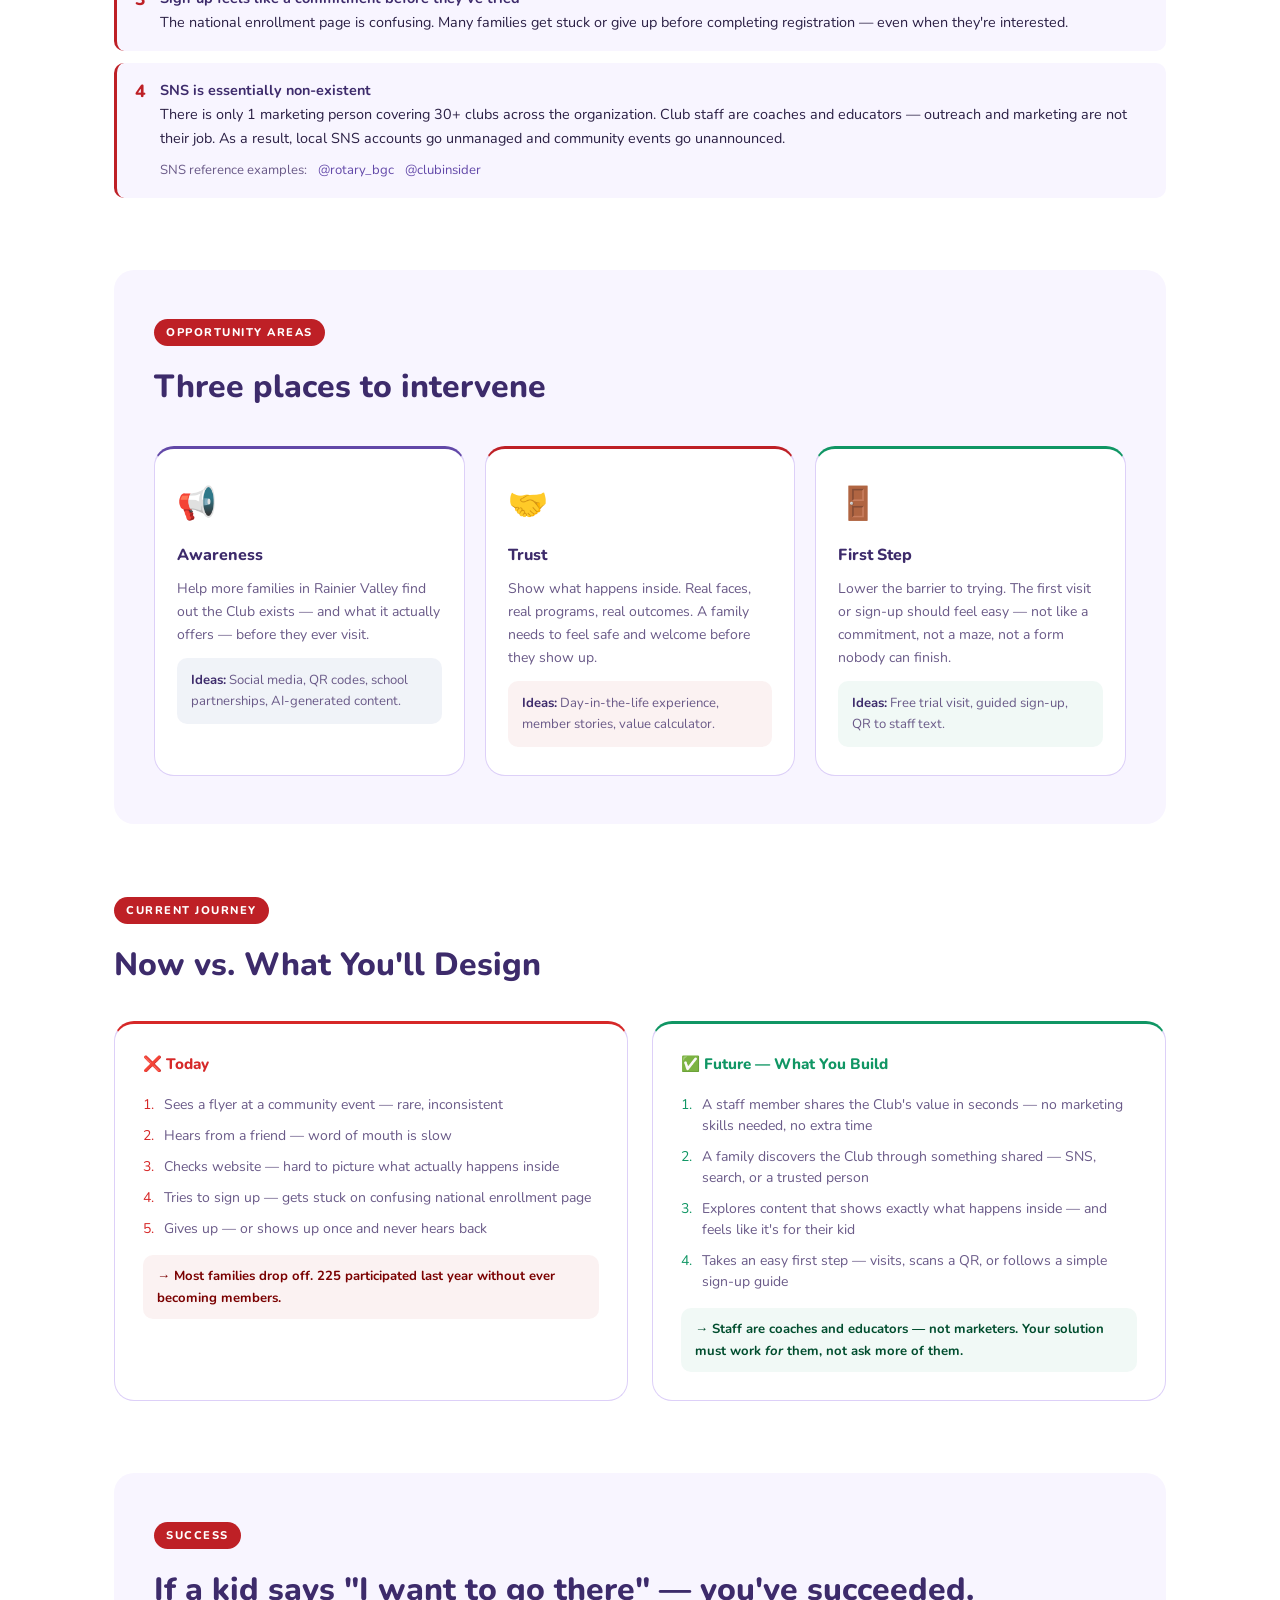
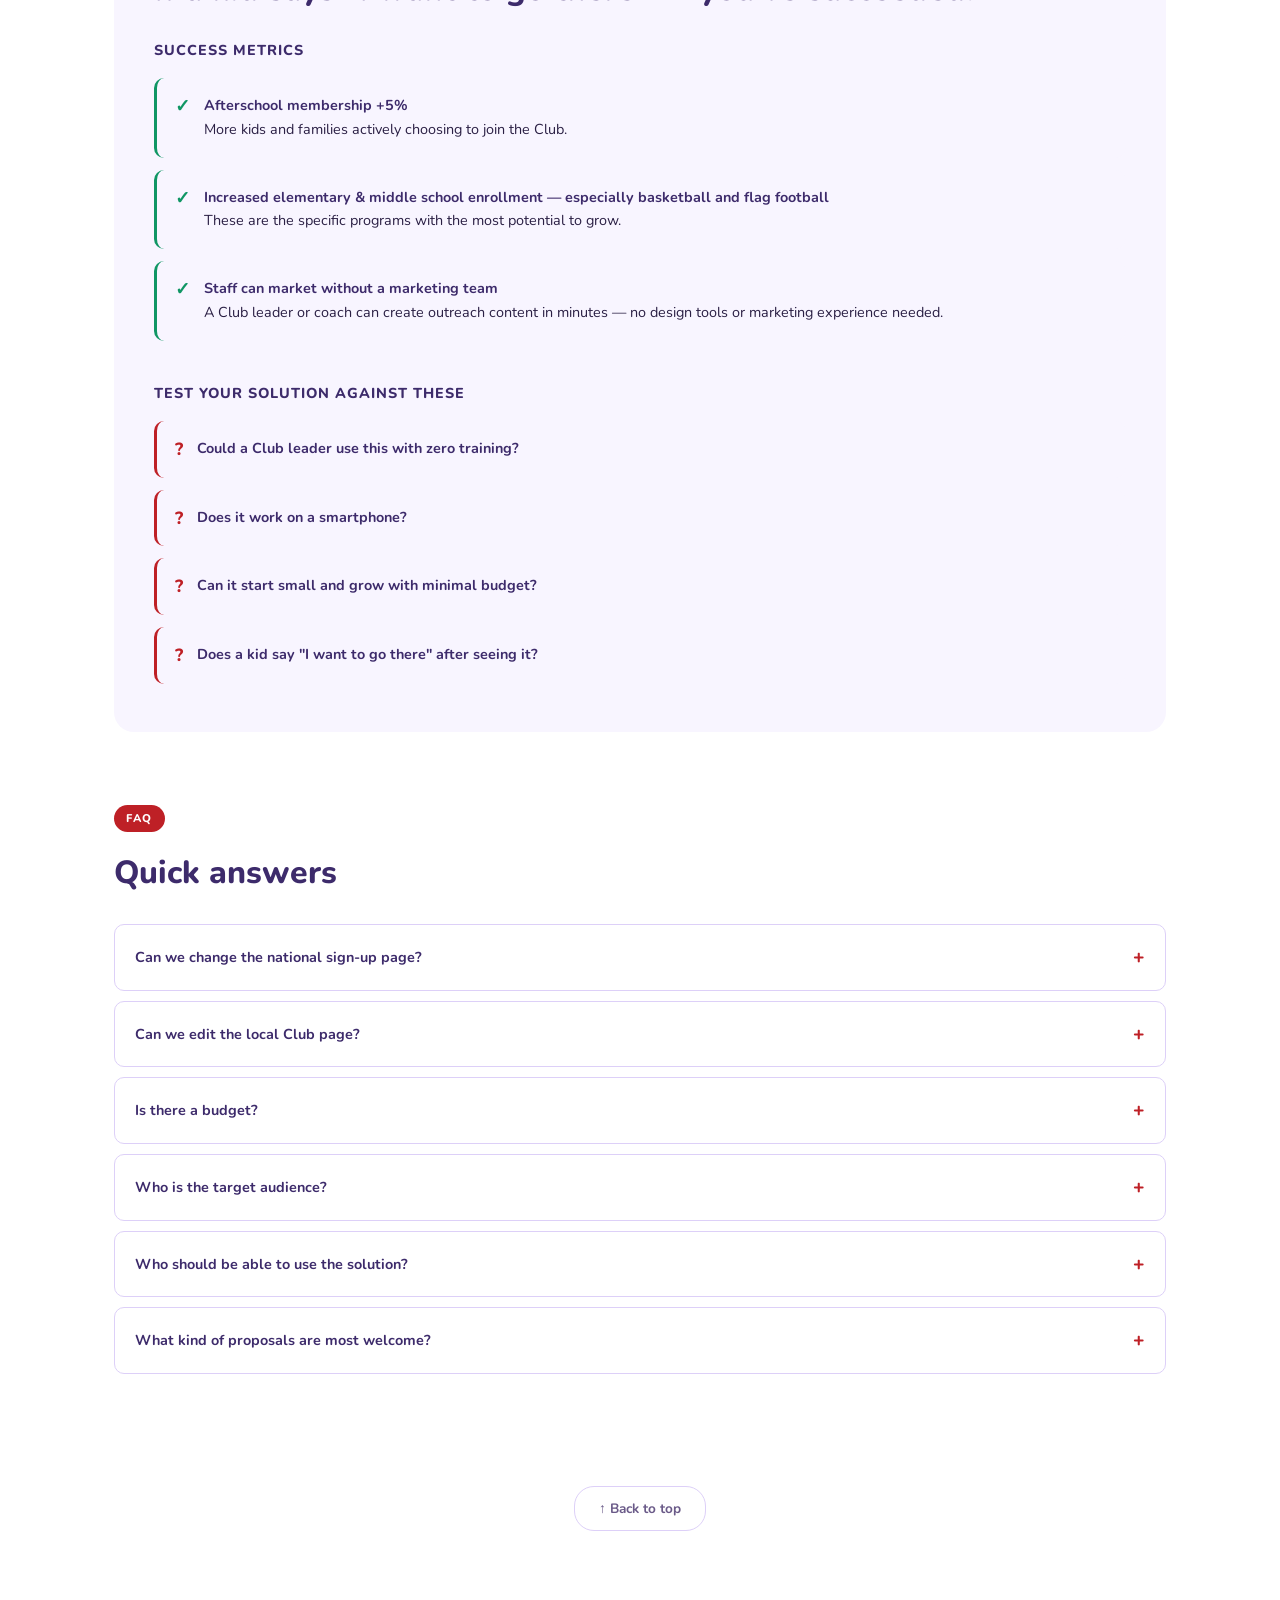
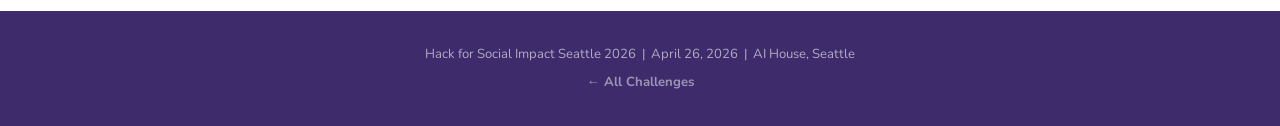
==== commit 69f3c1cd: "Fix YMCA card: remove Strongest Rival label, note it is also fee-based Co-Authored-By: Claude Sonnet" ====
--- a/bgc-v2/index.html
+++ b/bgc-v2/index.html
@@ -301,10 +301,10 @@
             <h3>Jefferson Community Center</h3>
             <p><span class="lang-en">~2.5 mi. Free–low cost. 3rd Seattle Parks facility in immediate area.</span><span class="lang-ja">約2.5マイル。無料〜格安。即近エリア3か所目の市営施設。</span></p>
           </div>
-          <div class="angle-card angle-card--featured" style="border-top:3px solid #FFD000;">
-            <div style="font-size:0.72rem; font-weight:800; letter-spacing:1px; text-transform:uppercase; color:#8A6500; margin-bottom:6px;"><span class="lang-en">Strongest Rival</span><span class="lang-ja">最大の脅威</span></div>
+          <div class="angle-card" style="border-top:3px solid var(--color-primary);">
+            <div style="font-size:0.72rem; font-weight:800; letter-spacing:1px; text-transform:uppercase; color:var(--color-primary); margin-bottom:6px;"><span class="lang-en">Paid — School Partnerships</span><span class="lang-ja">有料・学校連携あり</span></div>
             <h3>YMCA Rainier Valley <span style="font-size:0.75rem; color:var(--color-text-muted); font-weight:400;">(Meredith Mathews Y)</span></h3>
-            <p><span class="lang-en">Just 0.05 mi away. Direct partnerships with 22 schools. "100% college-bound" track record. Black Achievers program. School-based recruitment is their core advantage.</span><span class="lang-ja">わずか0.05マイル。22校と直接提携。「進学率100%」の実績。Black Achievers プログラム。学校経由の集客が圧倒的強み。</span></p>
+            <p><span class="lang-en">Just 0.05 mi away. Also fee-based. Direct partnerships with 22 schools. "100% college-bound" track record. Black Achievers program. Strong school-based visibility.</span><span class="lang-ja">わずか0.05マイル。こちらも有料制。22校と直接提携。「進学率100%」の実績。Black Achievers プログラム。学校経由での認知が強み。</span></p>
           </div>
         </div>
 
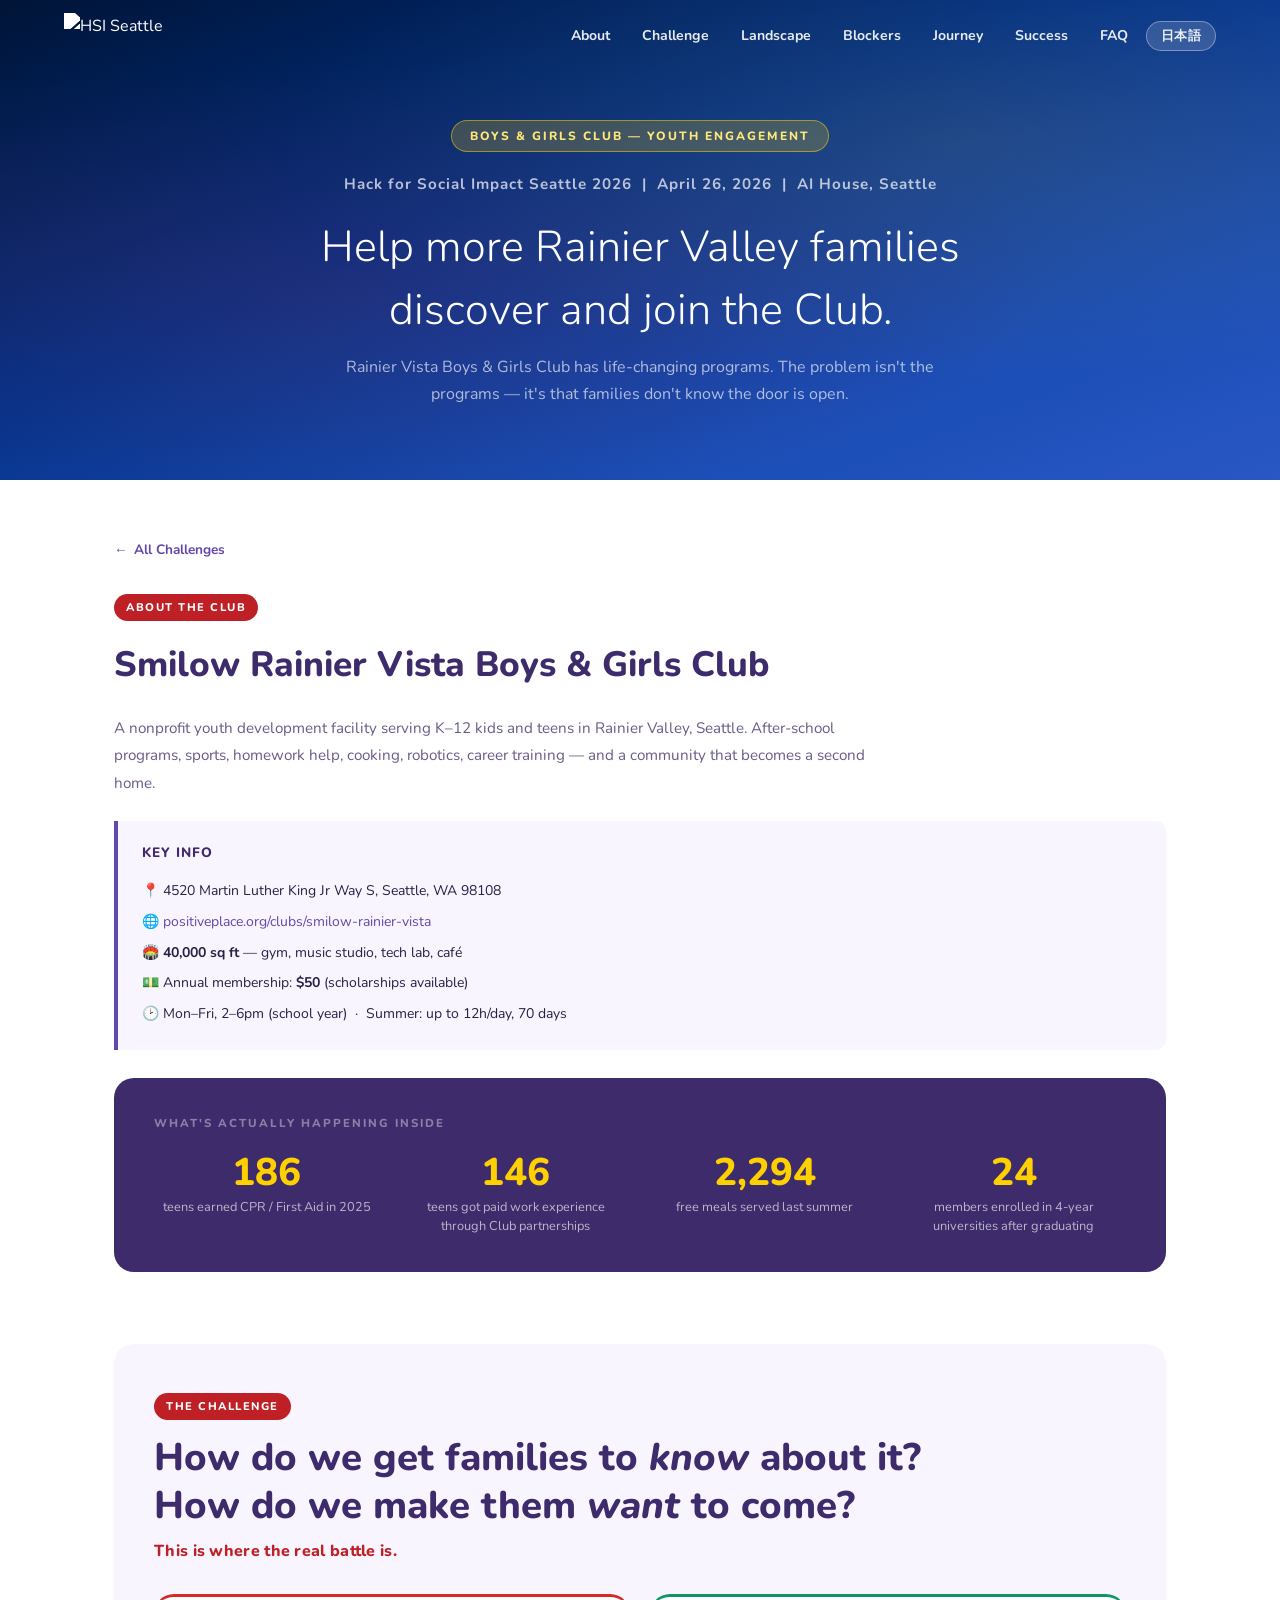
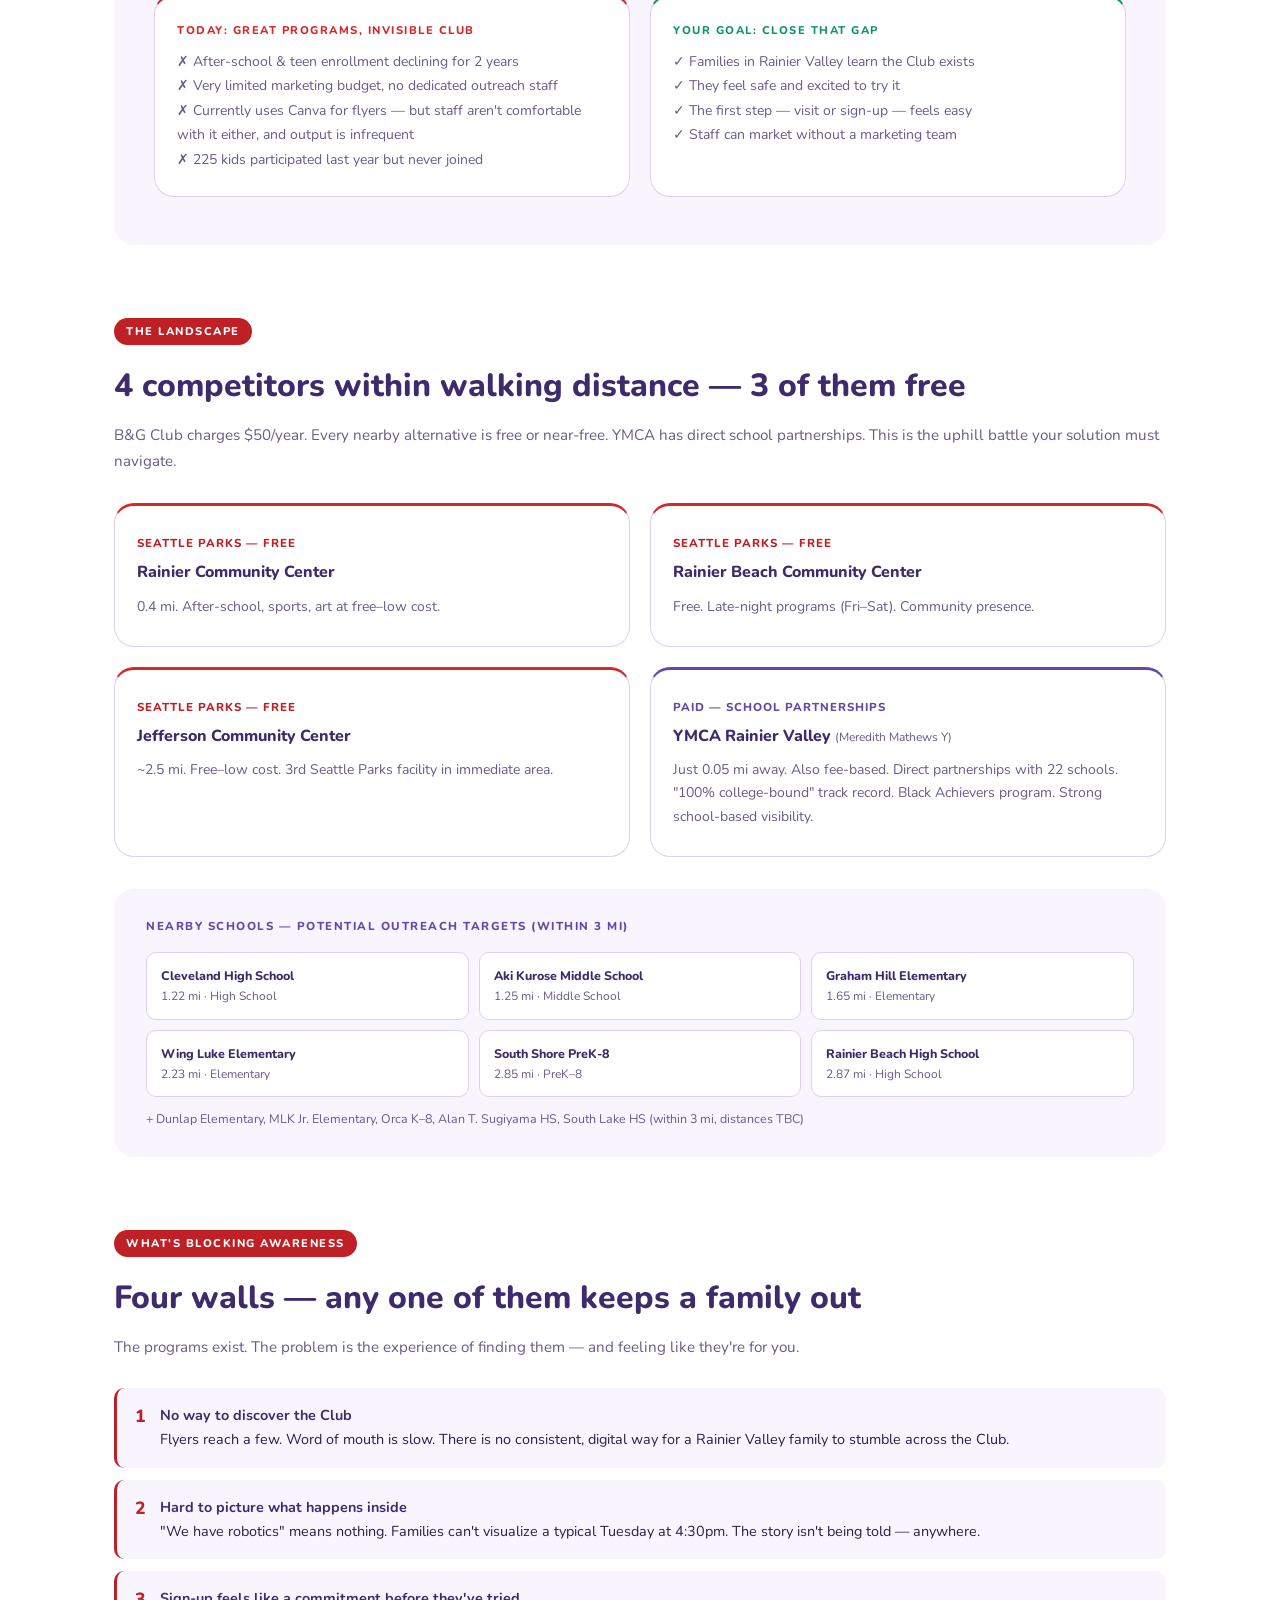
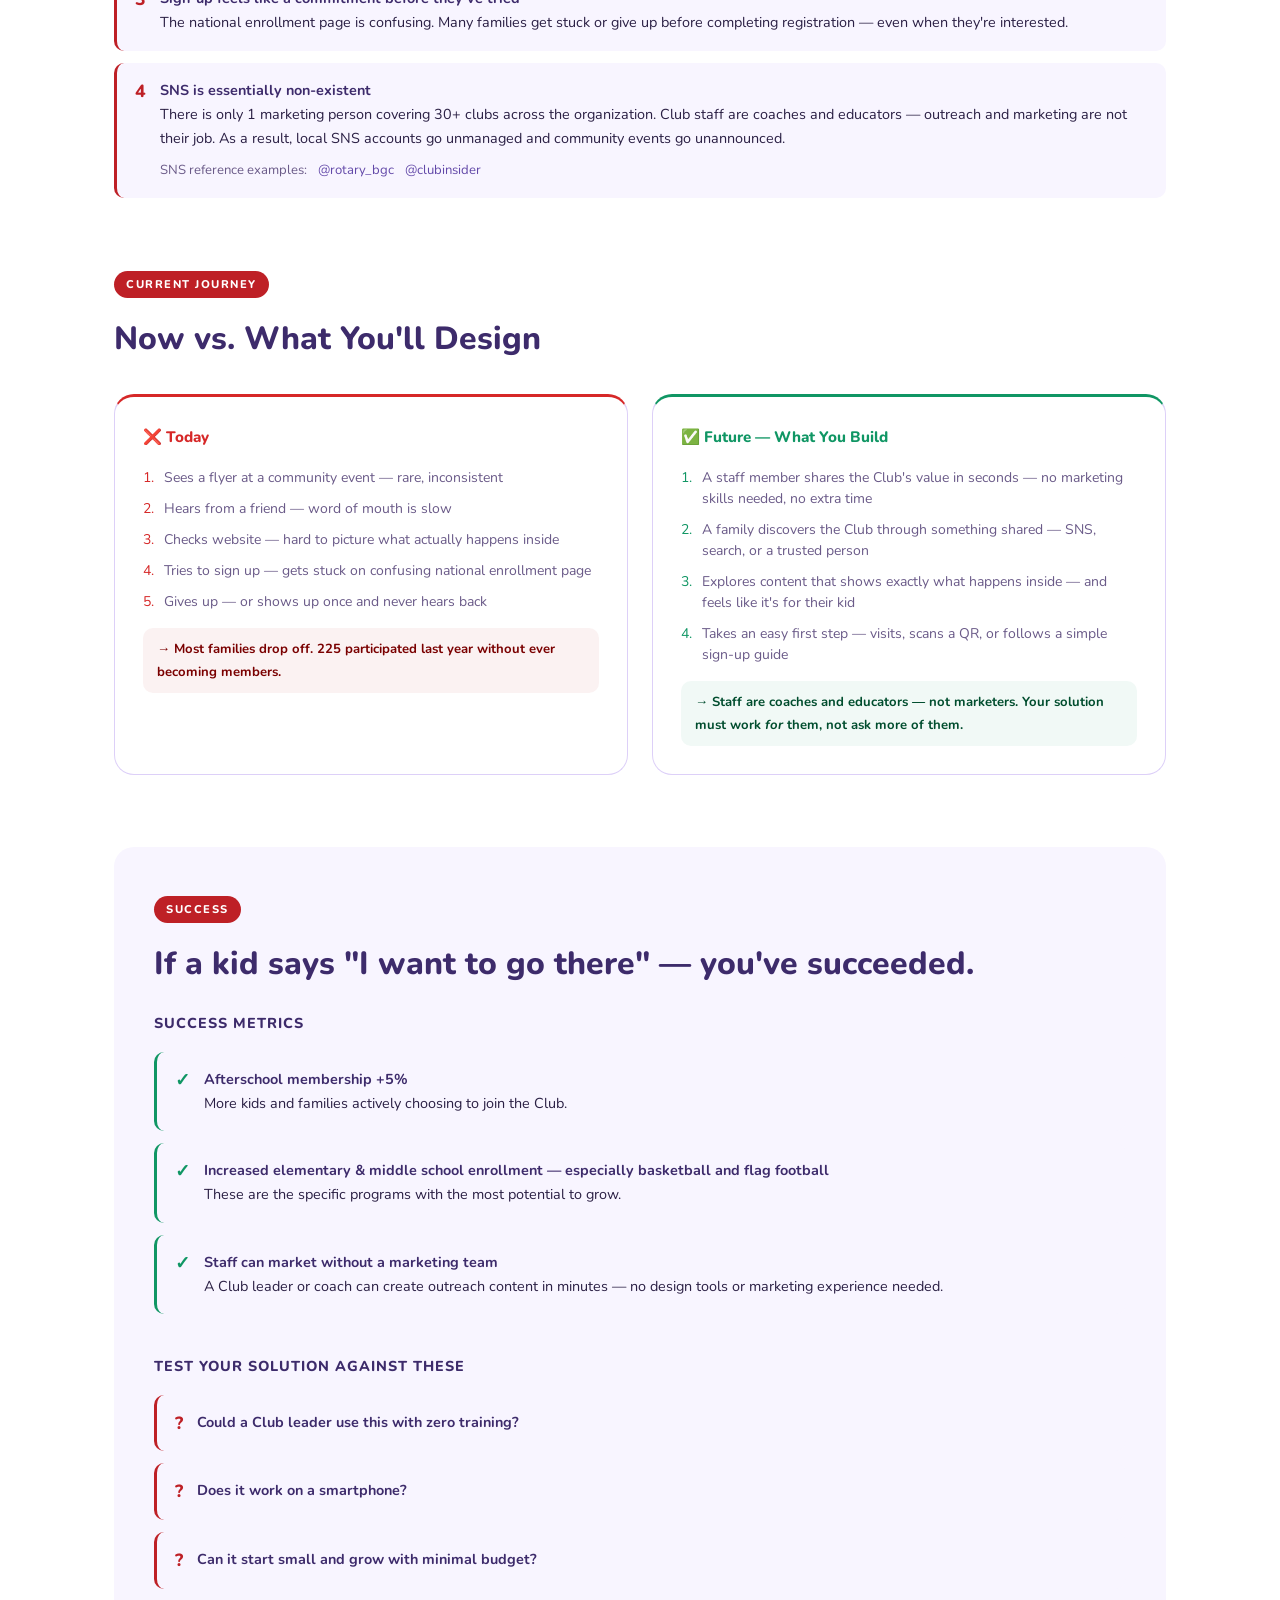
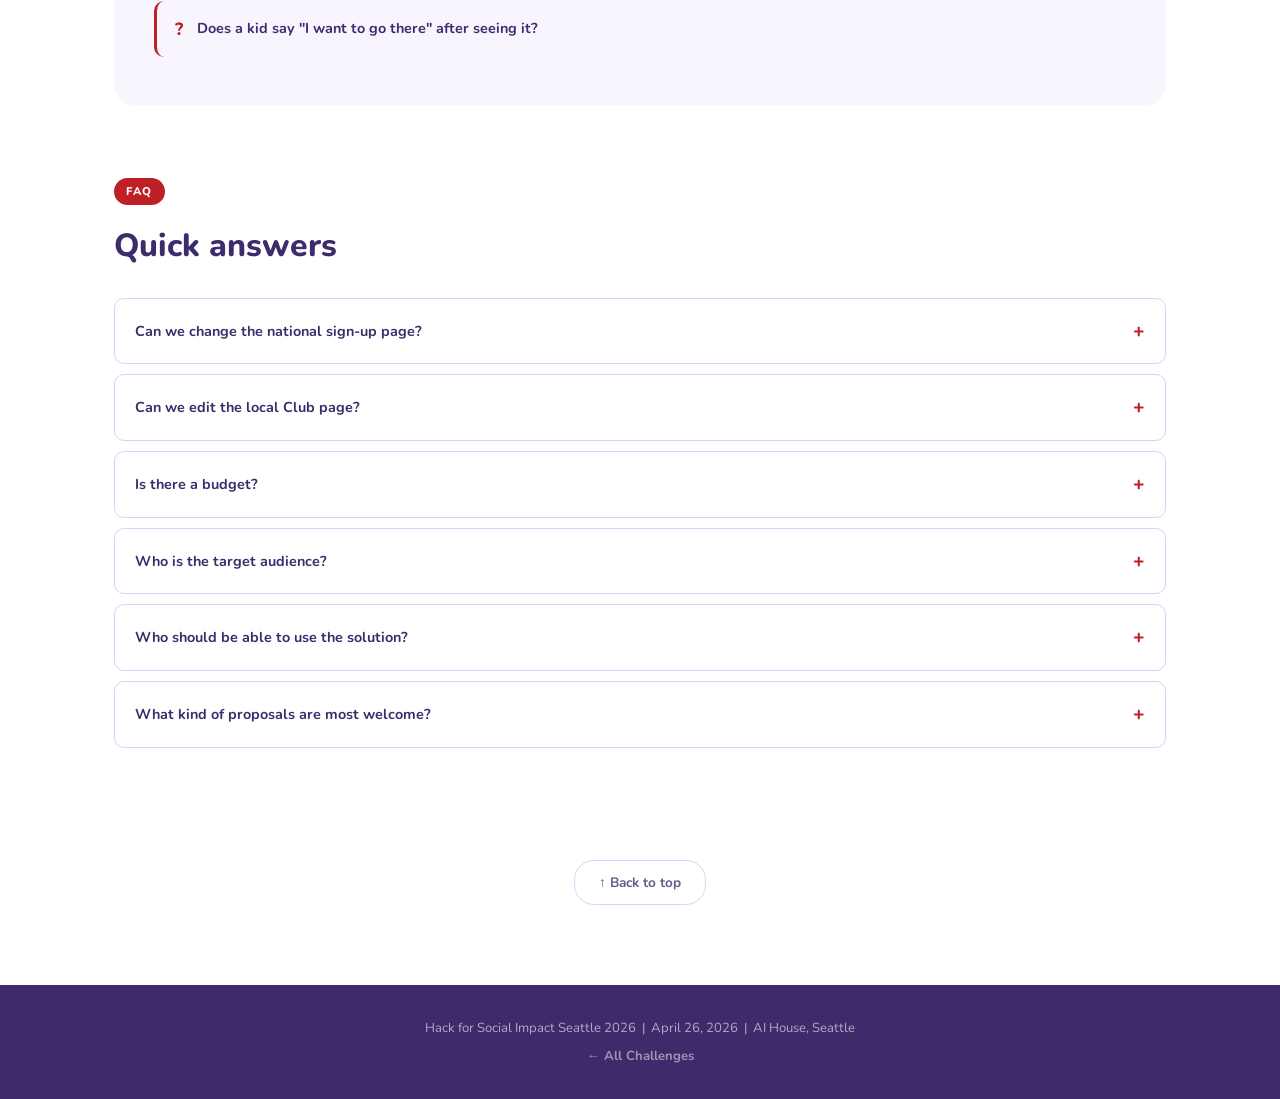
==== commit 8828301a: "Remove Opportunity (3 intervention points) section and nav link Co-Authored-By: Claude Sonnet 4.6 <n" ====
--- a/bgc-v2/index.html
+++ b/bgc-v2/index.html
@@ -145,7 +145,6 @@
         <li><a href="#challenge"   class="nav-link"><span class="lang-en">Challenge</span><span class="lang-ja">チャレンジ</span></a></li>
         <li><a href="#landscape"   class="nav-link"><span class="lang-en">Landscape</span><span class="lang-ja">競合環境</span></a></li>
         <li><a href="#blockers"    class="nav-link"><span class="lang-en">Blockers</span><span class="lang-ja">壁</span></a></li>
-        <li><a href="#opportunity" class="nav-link"><span class="lang-en">Opportunity</span><span class="lang-ja">機会領域</span></a></li>
         <li><a href="#journey"     class="nav-link"><span class="lang-en">Journey</span><span class="lang-ja">ジャーニー</span></a></li>
         <li><a href="#success"     class="nav-link"><span class="lang-en">Success</span><span class="lang-ja">成功</span></a></li>
         <li><a href="#faq"         class="nav-link">FAQ</a></li>
@@ -401,56 +400,6 @@
 
       </section>
 
-      <!-- ══════════════════════════════ SECTION 4: OPPORTUNITY ══ -->
-      <section id="opportunity" style="margin-bottom:72px; background:var(--color-bg-alt); border-radius:var(--radius-lg); padding:48px 40px;" data-animate>
-        <div class="section-badge"><span class="lang-en">Opportunity Areas</span><span class="lang-ja">機会領域</span></div>
-        <h2 class="section-title" style="text-align:left; margin-bottom:28px; font-size:clamp(1.3rem,3vw,2rem);">
-          <span class="lang-en">Three places to intervene</span>
-          <span class="lang-ja">3つの介入ポイント</span>
-        </h2>
-
-        <div class="angle-grid angle-grid--3">
-          <div class="angle-card" style="border-top:3px solid var(--color-primary);">
-            <div style="font-size:2rem; margin-bottom:10px;">📢</div>
-            <h3><span class="lang-en">Awareness</span><span class="lang-ja">認知</span></h3>
-            <p>
-              <span class="lang-en">Help more families in Rainier Valley find out the Club exists — and what it actually offers — before they ever visit.</span>
-              <span class="lang-ja">Rainier Valley の家族がクラブの存在を知り、何を提供しているかを——来館前に——理解できるようにする。</span>
-            </p>
-            <div style="margin-top:12px; background:rgba(0,48,135,0.06); border-radius:var(--radius); padding:12px 14px; font-size:0.82rem; color:var(--color-text-muted); line-height:1.6;">
-              <strong style="color:var(--color-primary-dark);"><span class="lang-en">Ideas:</span><span class="lang-ja">ヒント：</span></strong>
-              <span class="lang-en">Social media, QR codes, school partnerships, AI-generated content.</span>
-              <span class="lang-ja">SNS・QRコード・学校連携・AI生成コンテンツ。</span>
-            </div>
-          </div>
-          <div class="angle-card" style="border-top:3px solid var(--color-accent);">
-            <div style="font-size:2rem; margin-bottom:10px;">🤝</div>
-            <h3><span class="lang-en">Trust</span><span class="lang-ja">信頼</span></h3>
-            <p>
-              <span class="lang-en">Show what happens inside. Real faces, real programs, real outcomes. A family needs to feel safe and welcome before they show up.</span>
-              <span class="lang-ja">中で何が起きているかを見せる。本物の顔・プログラム・成果。家族は来る前に、安心・歓迎されていると感じる必要がある。</span>
-            </p>
-            <div style="margin-top:12px; background:rgba(190,32,38,0.06); border-radius:var(--radius); padding:12px 14px; font-size:0.82rem; color:var(--color-text-muted); line-height:1.6;">
-              <strong style="color:var(--color-primary-dark);"><span class="lang-en">Ideas:</span><span class="lang-ja">ヒント：</span></strong>
-              <span class="lang-en">Day-in-the-life experience, member stories, value calculator.</span>
-              <span class="lang-ja">1日体験型コンテンツ・会員の声・価値計算ツール。</span>
-            </div>
-          </div>
-          <div class="angle-card" style="border-top:3px solid #109664;">
-            <div style="font-size:2rem; margin-bottom:10px;">🚪</div>
-            <h3><span class="lang-en">First Step</span><span class="lang-ja">最初の一歩</span></h3>
-            <p>
-              <span class="lang-en">Lower the barrier to trying. The first visit or sign-up should feel easy — not like a commitment, not a maze, not a form nobody can finish.</span>
-              <span class="lang-ja">試す壁を下げる。初来館や申し込みは——大きなコミットでも、迷路でも、誰も完了できないフォームでも——なくなる。</span>
-            </p>
-            <div style="margin-top:12px; background:rgba(16,150,100,0.06); border-radius:var(--radius); padding:12px 14px; font-size:0.82rem; color:var(--color-text-muted); line-height:1.6;">
-              <strong style="color:var(--color-primary-dark);"><span class="lang-en">Ideas:</span><span class="lang-ja">ヒント：</span></strong>
-              <span class="lang-en">Free trial visit, guided sign-up, QR to staff text.</span>
-              <span class="lang-ja">無料体験来館・ガイド付き申し込み・QRでスタッフにテキスト。</span>
-            </div>
-          </div>
-        </div>
-      </section>
 
       <!-- ══════════════════════════════ SECTION 5: JOURNEY ══ -->
       <section id="journey" style="margin-bottom:72px;" data-animate>
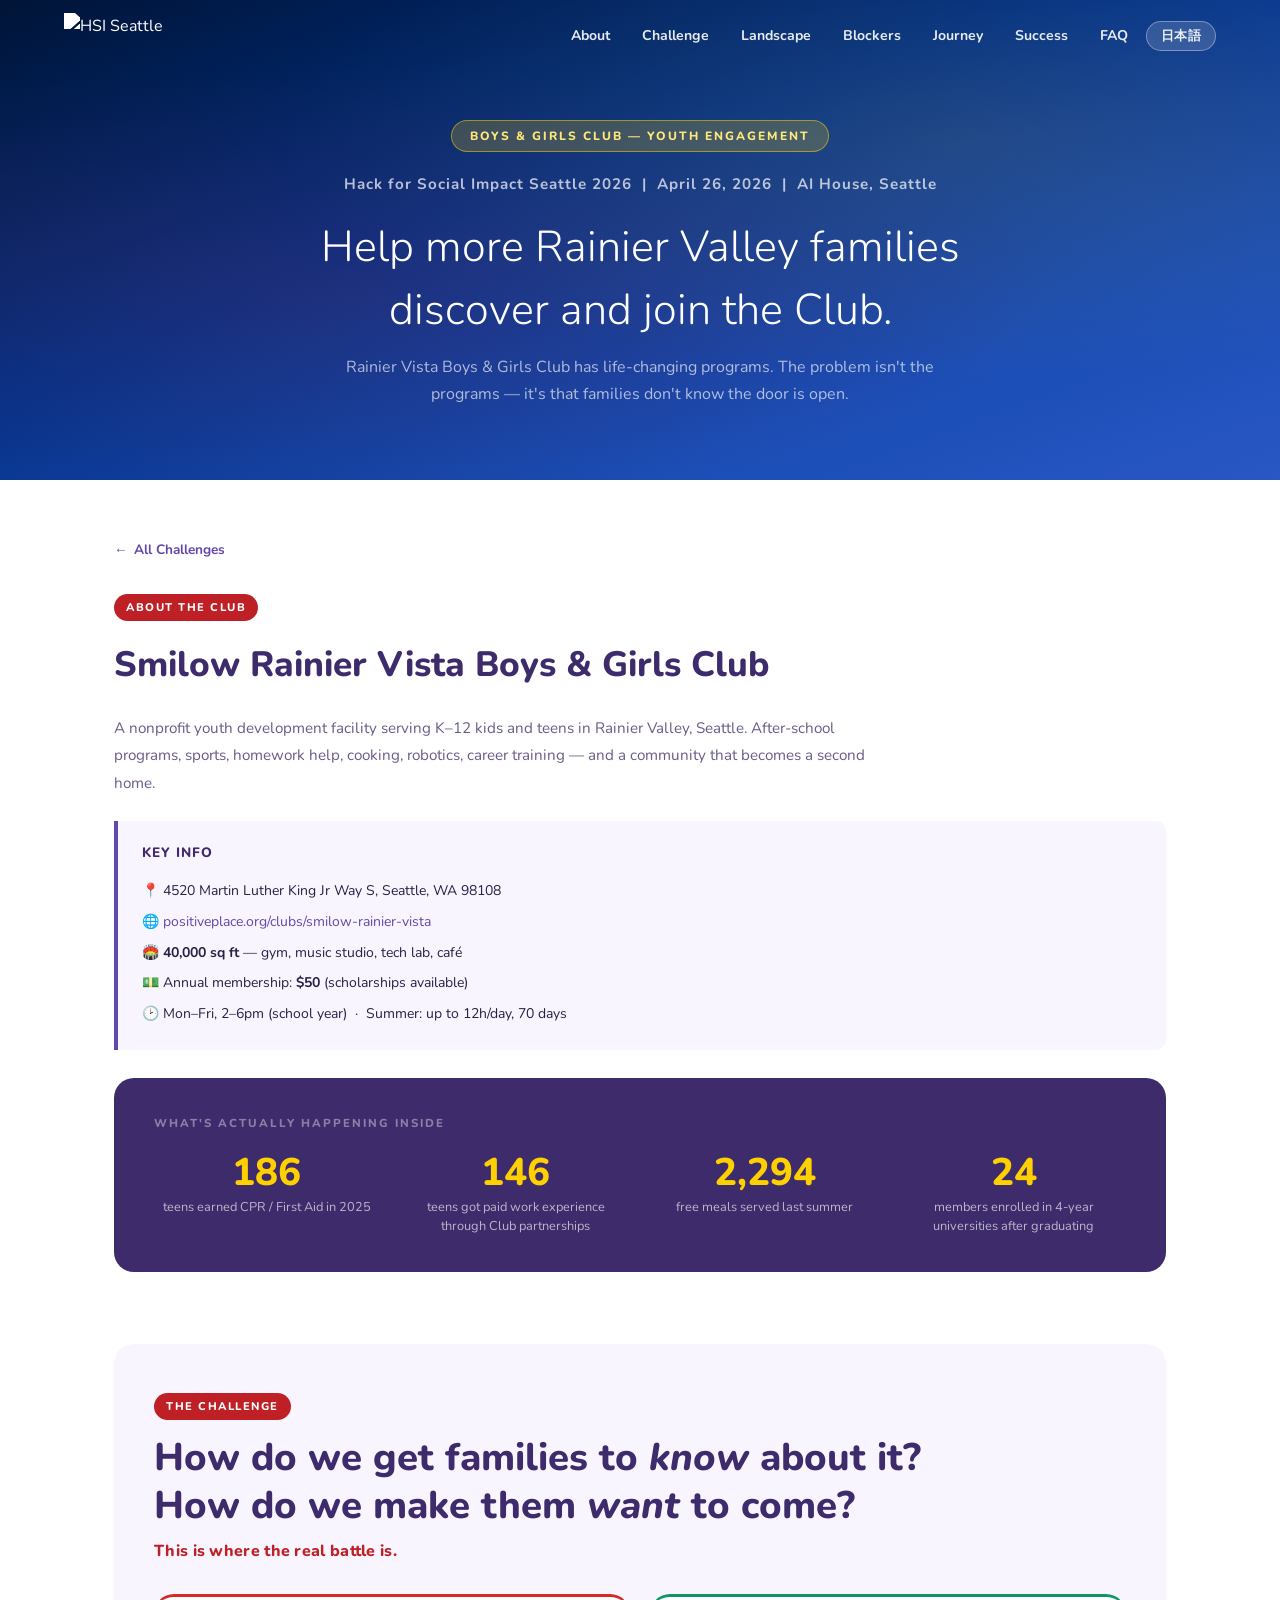
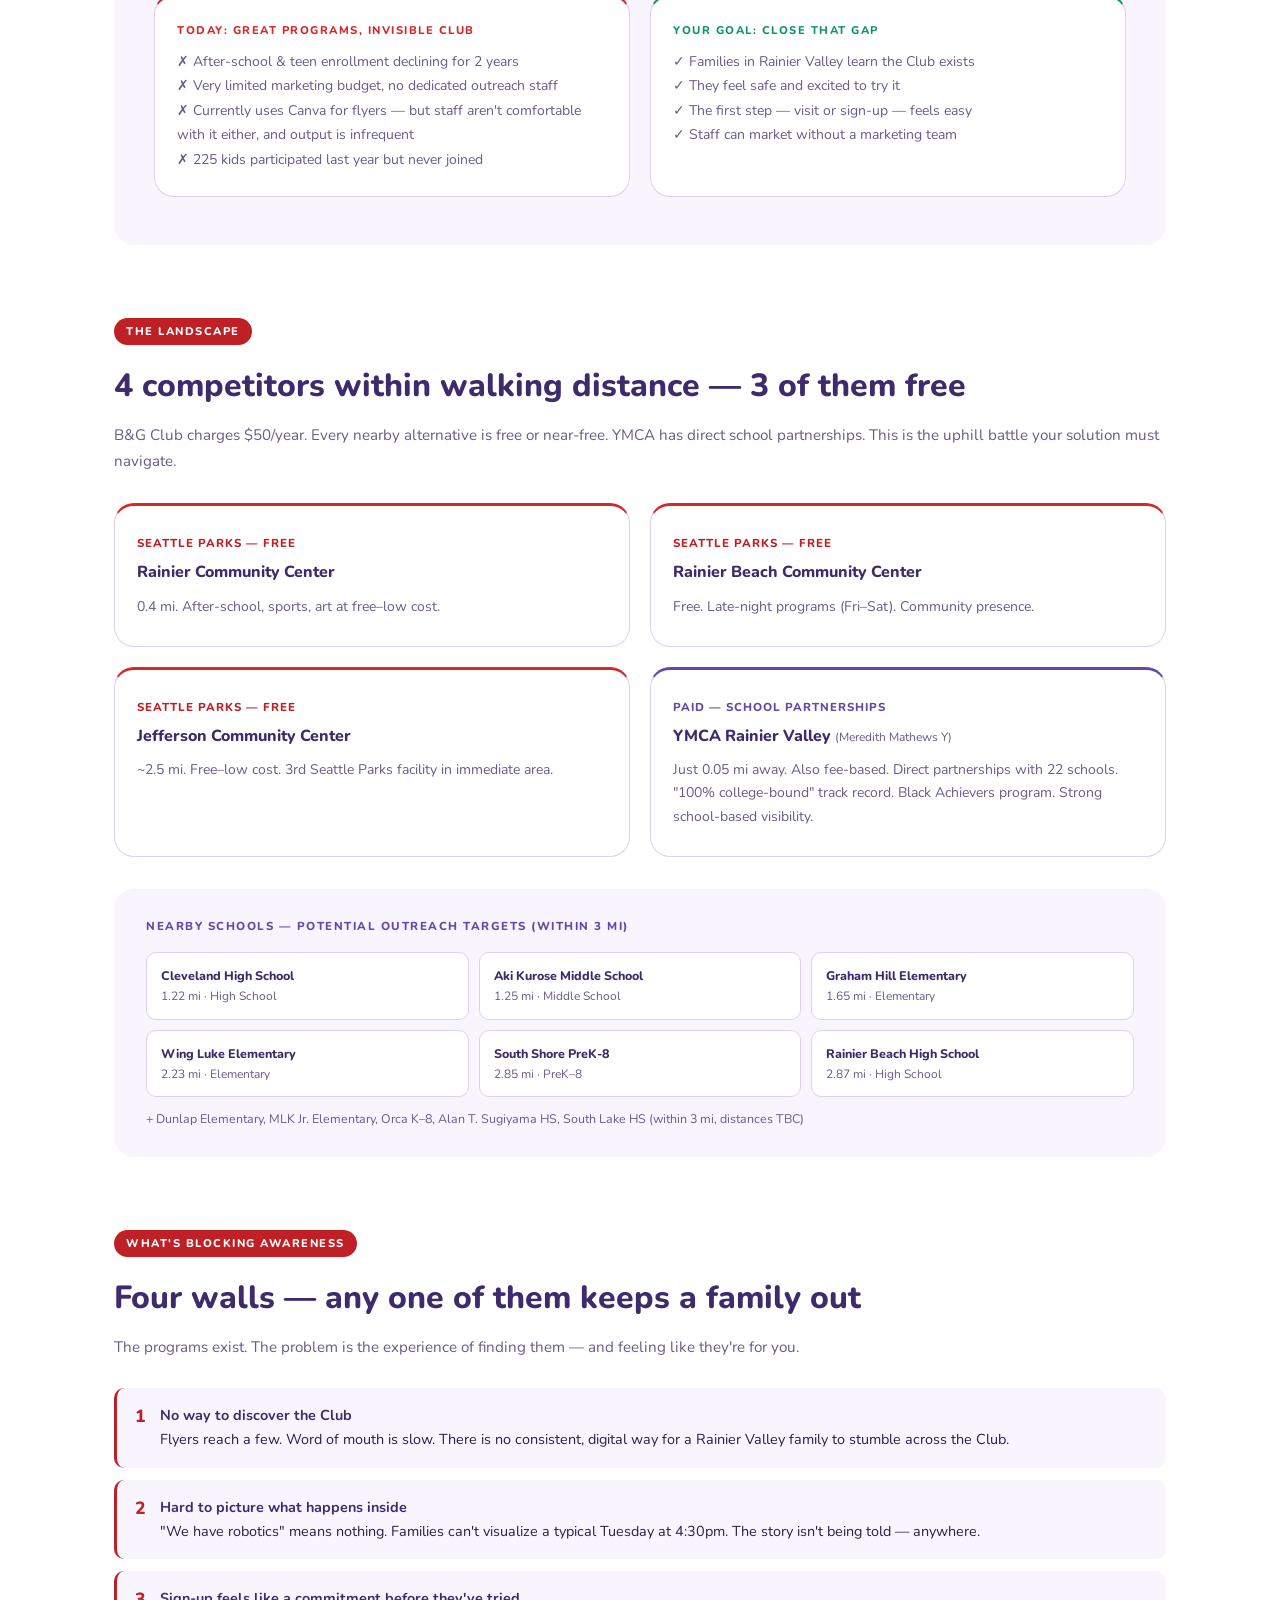
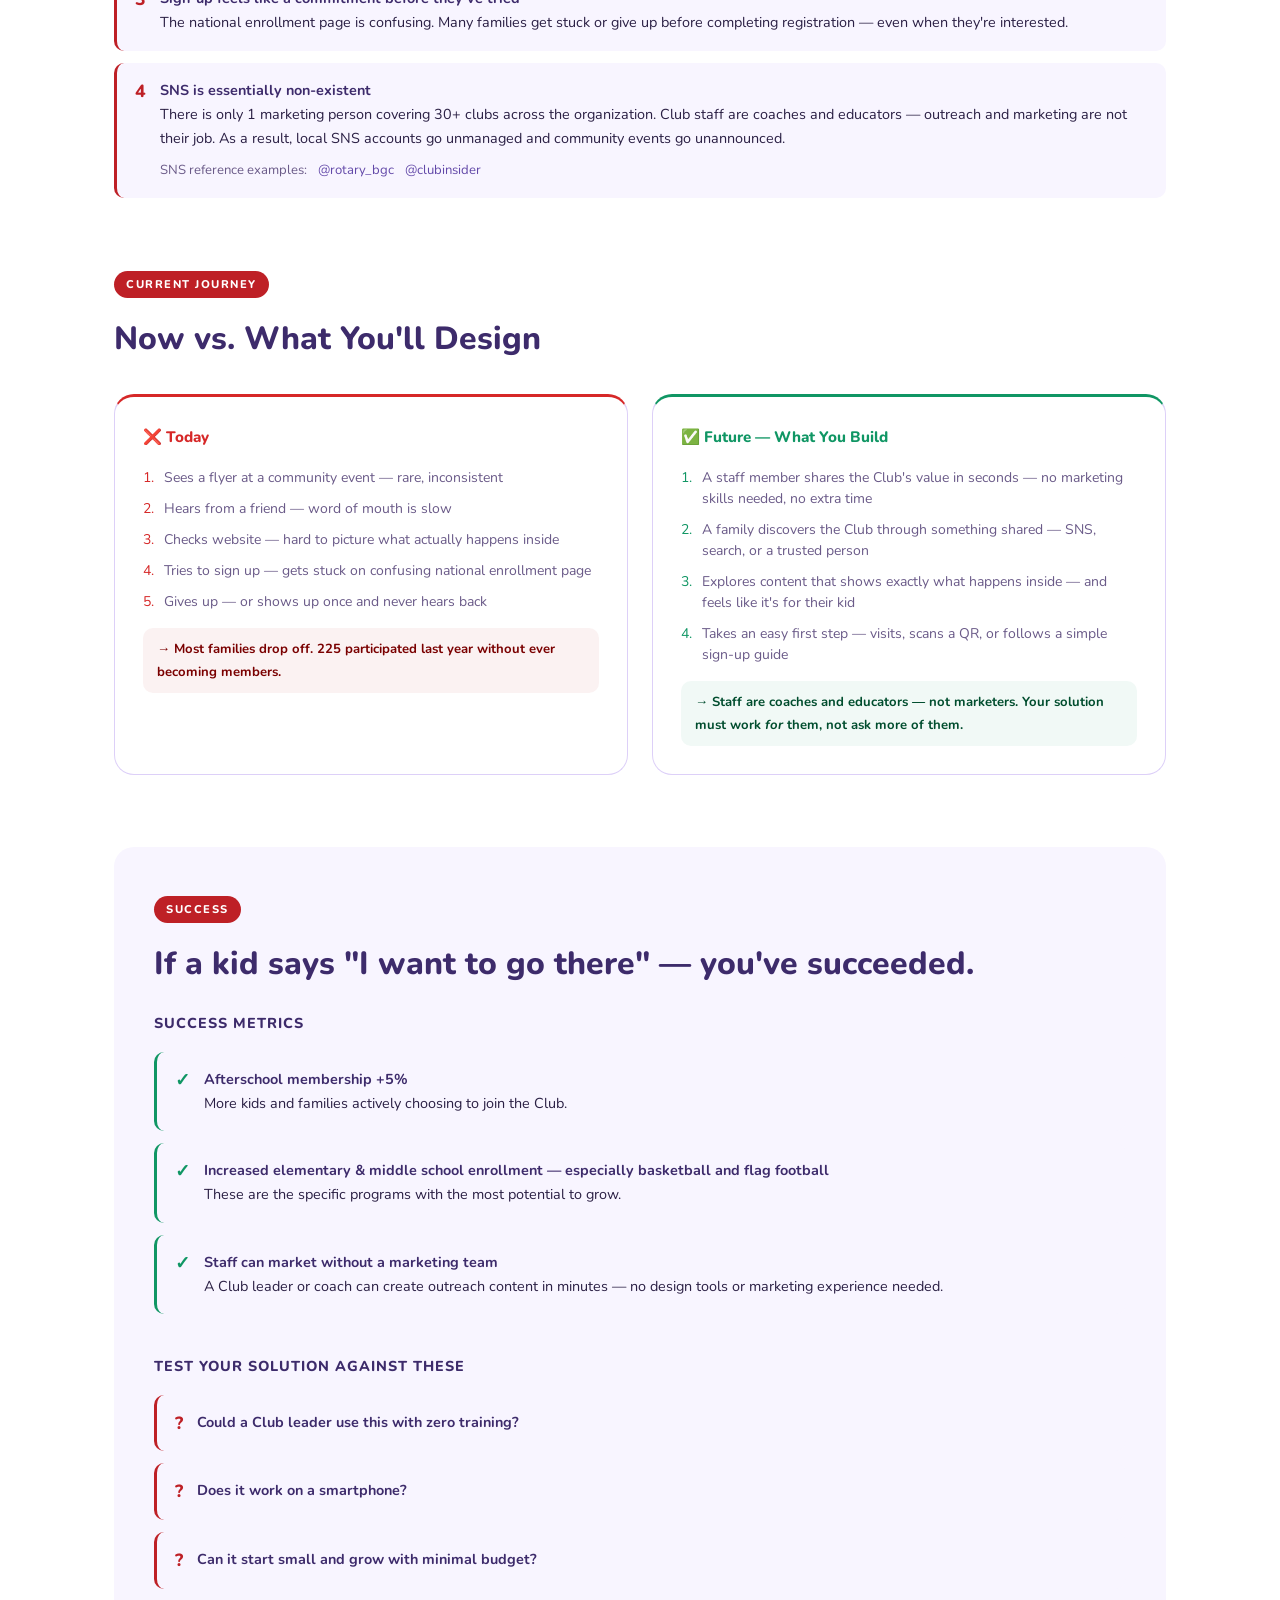
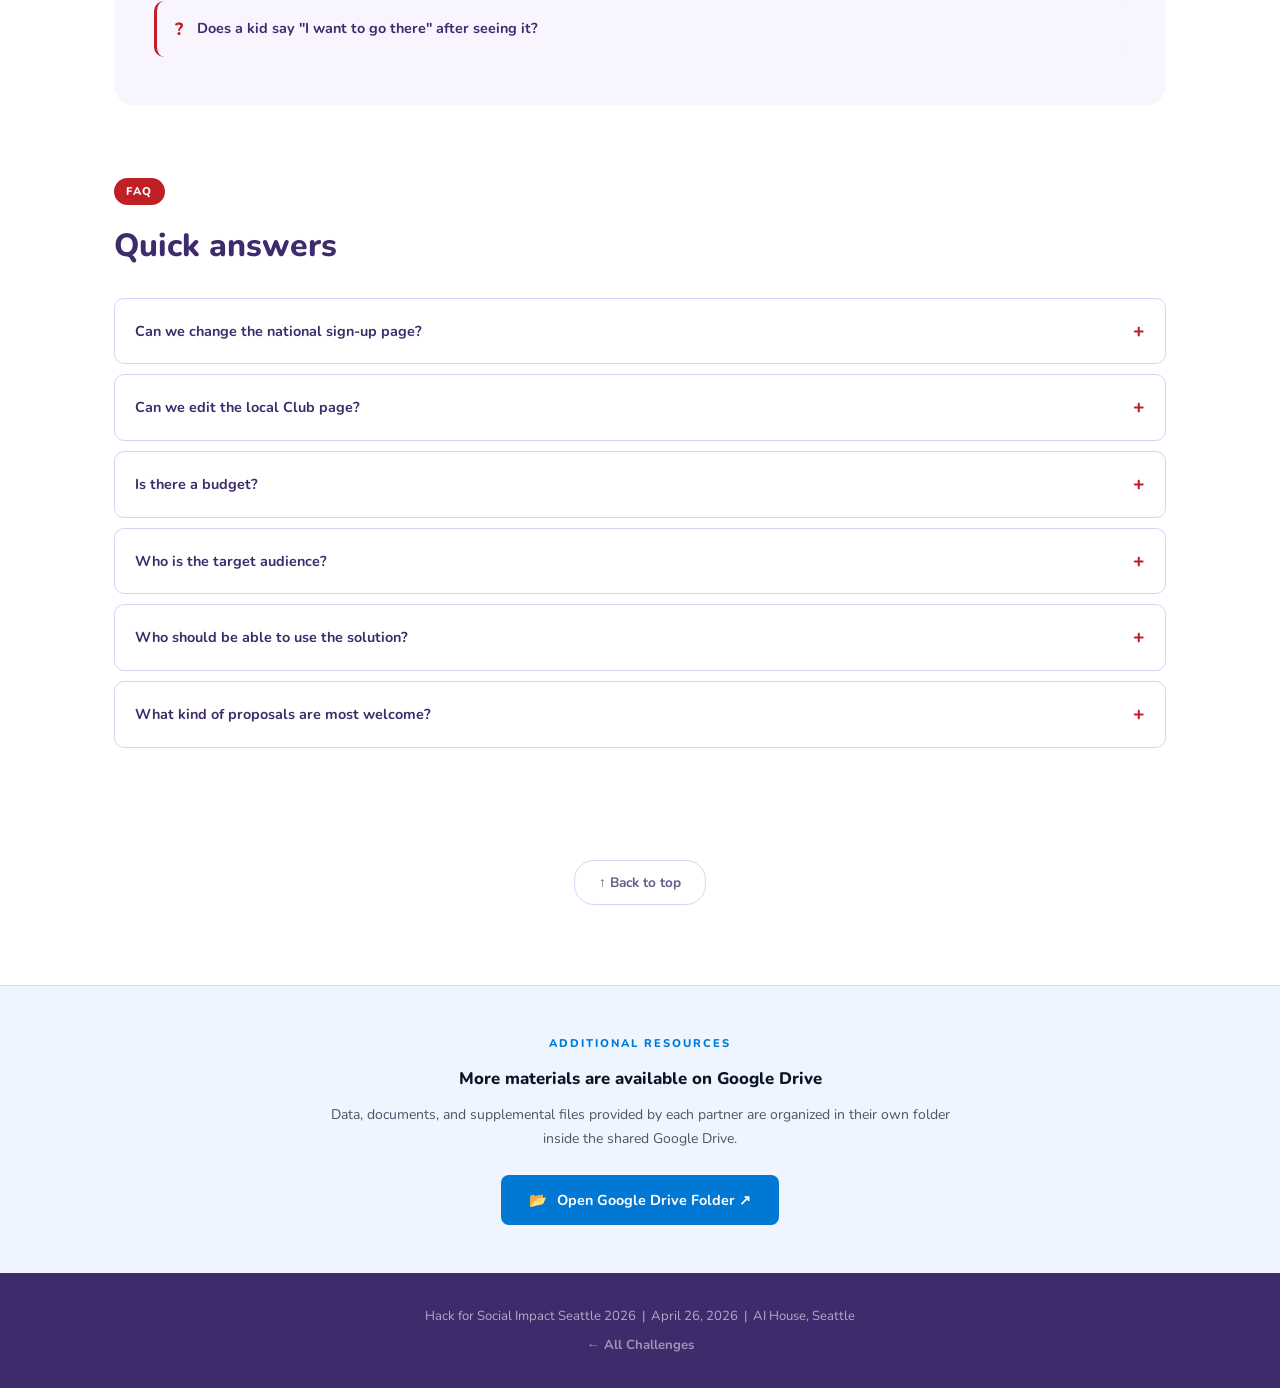
==== commit e2f59c32: "add Google Drive resources section to all hackpack pages Co-Authored-By: Claude Sonnet 4.6 <noreply@" ====
--- a/bgc-v2/index.html
+++ b/bgc-v2/index.html
@@ -543,6 +543,26 @@
     </div>
   </main>
 
+  <section style="background:#EEF5FF; border-top:1px solid #C7DCF5; padding:48px 24px; text-align:center;">
+    <div style="max-width:640px; margin:0 auto;">
+      <p style="font-size:0.7rem; font-weight:800; letter-spacing:2px; text-transform:uppercase; color:#0078D4; margin-bottom:12px;">
+        <span class="lang-en">Additional Resources</span><span class="lang-ja">追加資料</span>
+      </p>
+      <p style="font-size:1.05rem; font-weight:800; color:#0A1628; margin-bottom:10px;">
+        <span class="lang-en">More materials are available on Google Drive</span>
+        <span class="lang-ja">Google Drive に追加資料があります</span>
+      </p>
+      <p style="font-size:0.875rem; color:#4A5568; margin-bottom:24px; line-height:1.7;">
+        <span class="lang-en">Data, documents, and supplemental files provided by each partner are organized in their own folder inside the shared Google Drive.</span>
+        <span class="lang-ja">各パートナーから提供されたデータ・ドキュメント・補足資料は、共有 Google Drive 内のパートナー名別フォルダーに整理されています。</span>
+      </p>
+      <a href="https://drive.google.com/drive/folders/1RCeuVGvO9ooJEK97Z72QCbZwriOcgBxn" target="_blank" rel="noopener"
+        style="display:inline-flex; align-items:center; gap:10px; background:#0078D4; color:#fff; font-weight:700; font-size:0.9rem; padding:13px 28px; border-radius:8px; text-decoration:none;">
+        📂 <span class="lang-en">Open Google Drive Folder ↗</span><span class="lang-ja">Google Drive フォルダーを開く ↗</span>
+      </a>
+    </div>
+  </section>
+
   <footer style="background:var(--color-primary-dark); color:rgba(255,255,255,0.6); text-align:center; padding:32px 24px; font-size:0.82rem;">
     <p>Hack for Social Impact Seattle 2026 &nbsp;|&nbsp; April 26, 2026 &nbsp;|&nbsp; AI House, Seattle</p>
     <p style="margin-top:6px;"><a href="../index.html" style="color:rgba(255,255,255,0.5); font-weight:700;">&larr; <span class="lang-en">All Challenges</span><span class="lang-ja">チャレンジ一覧</span></a></p>
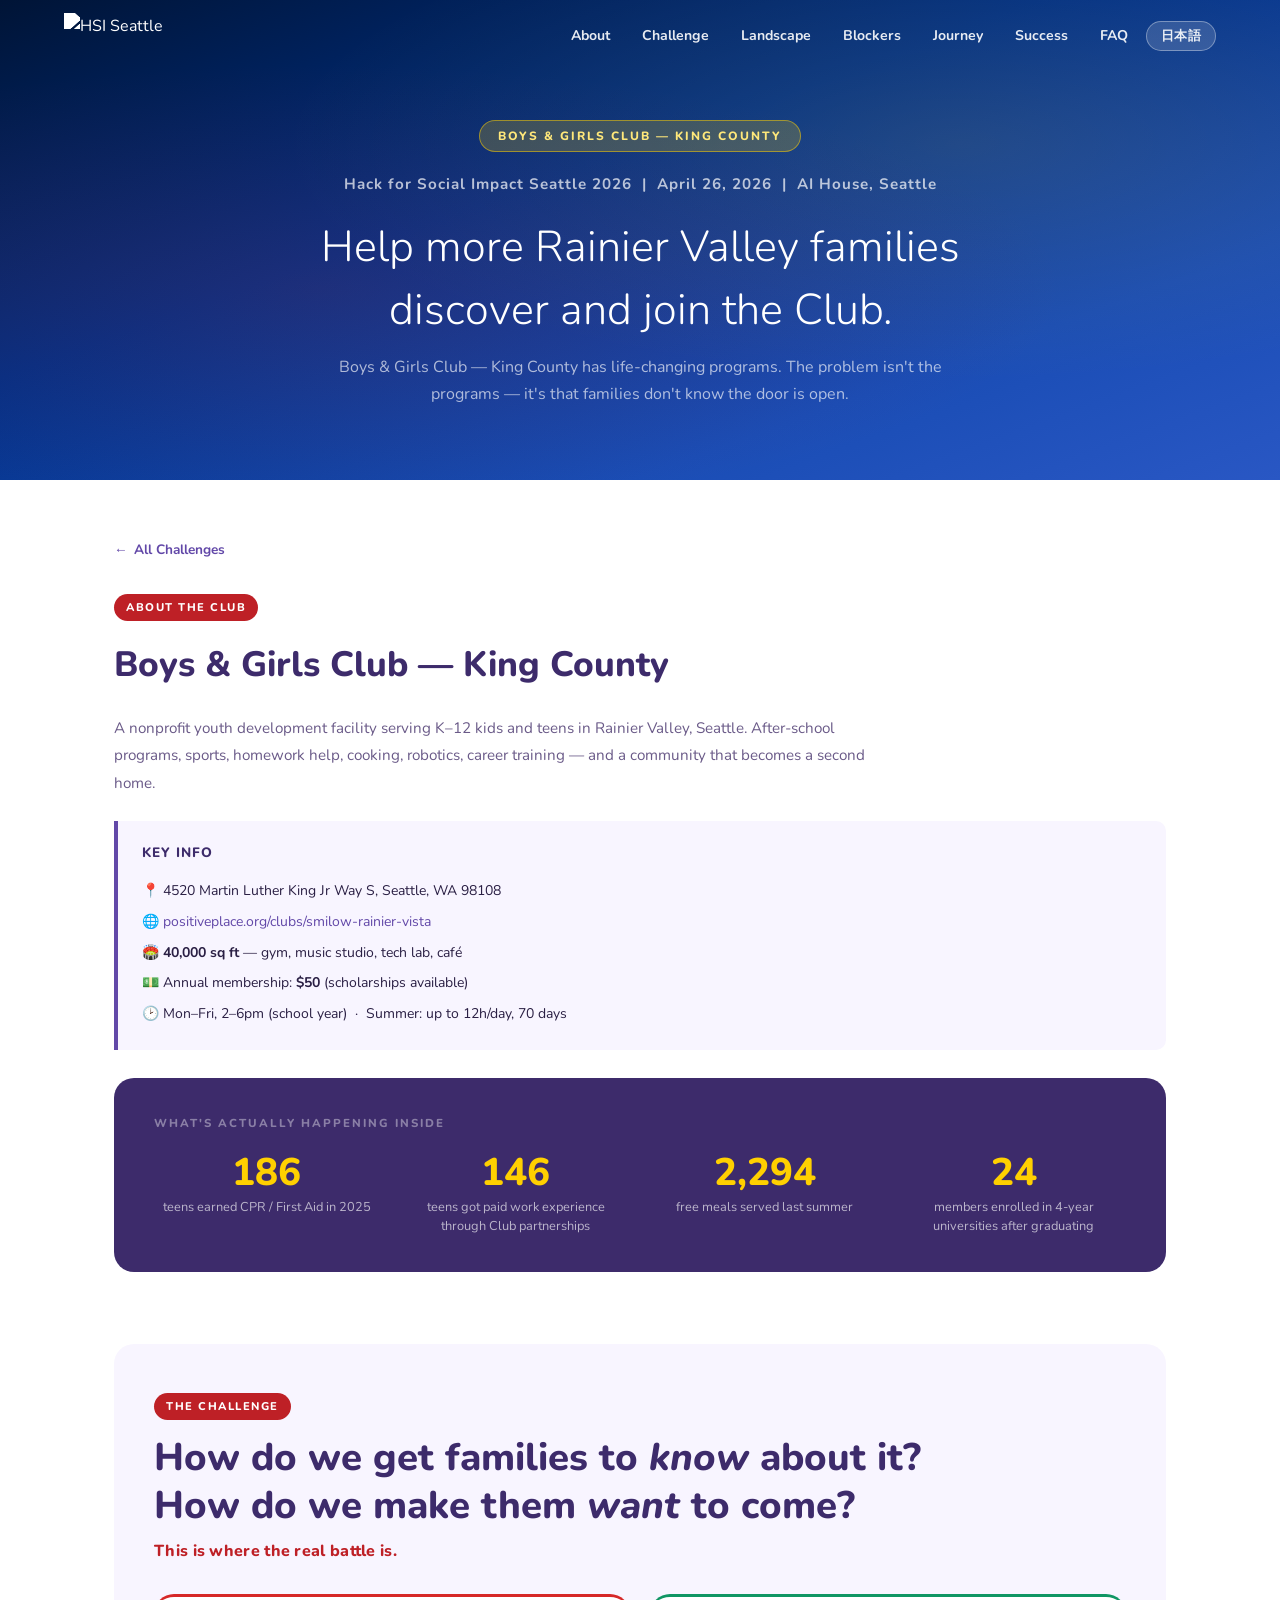
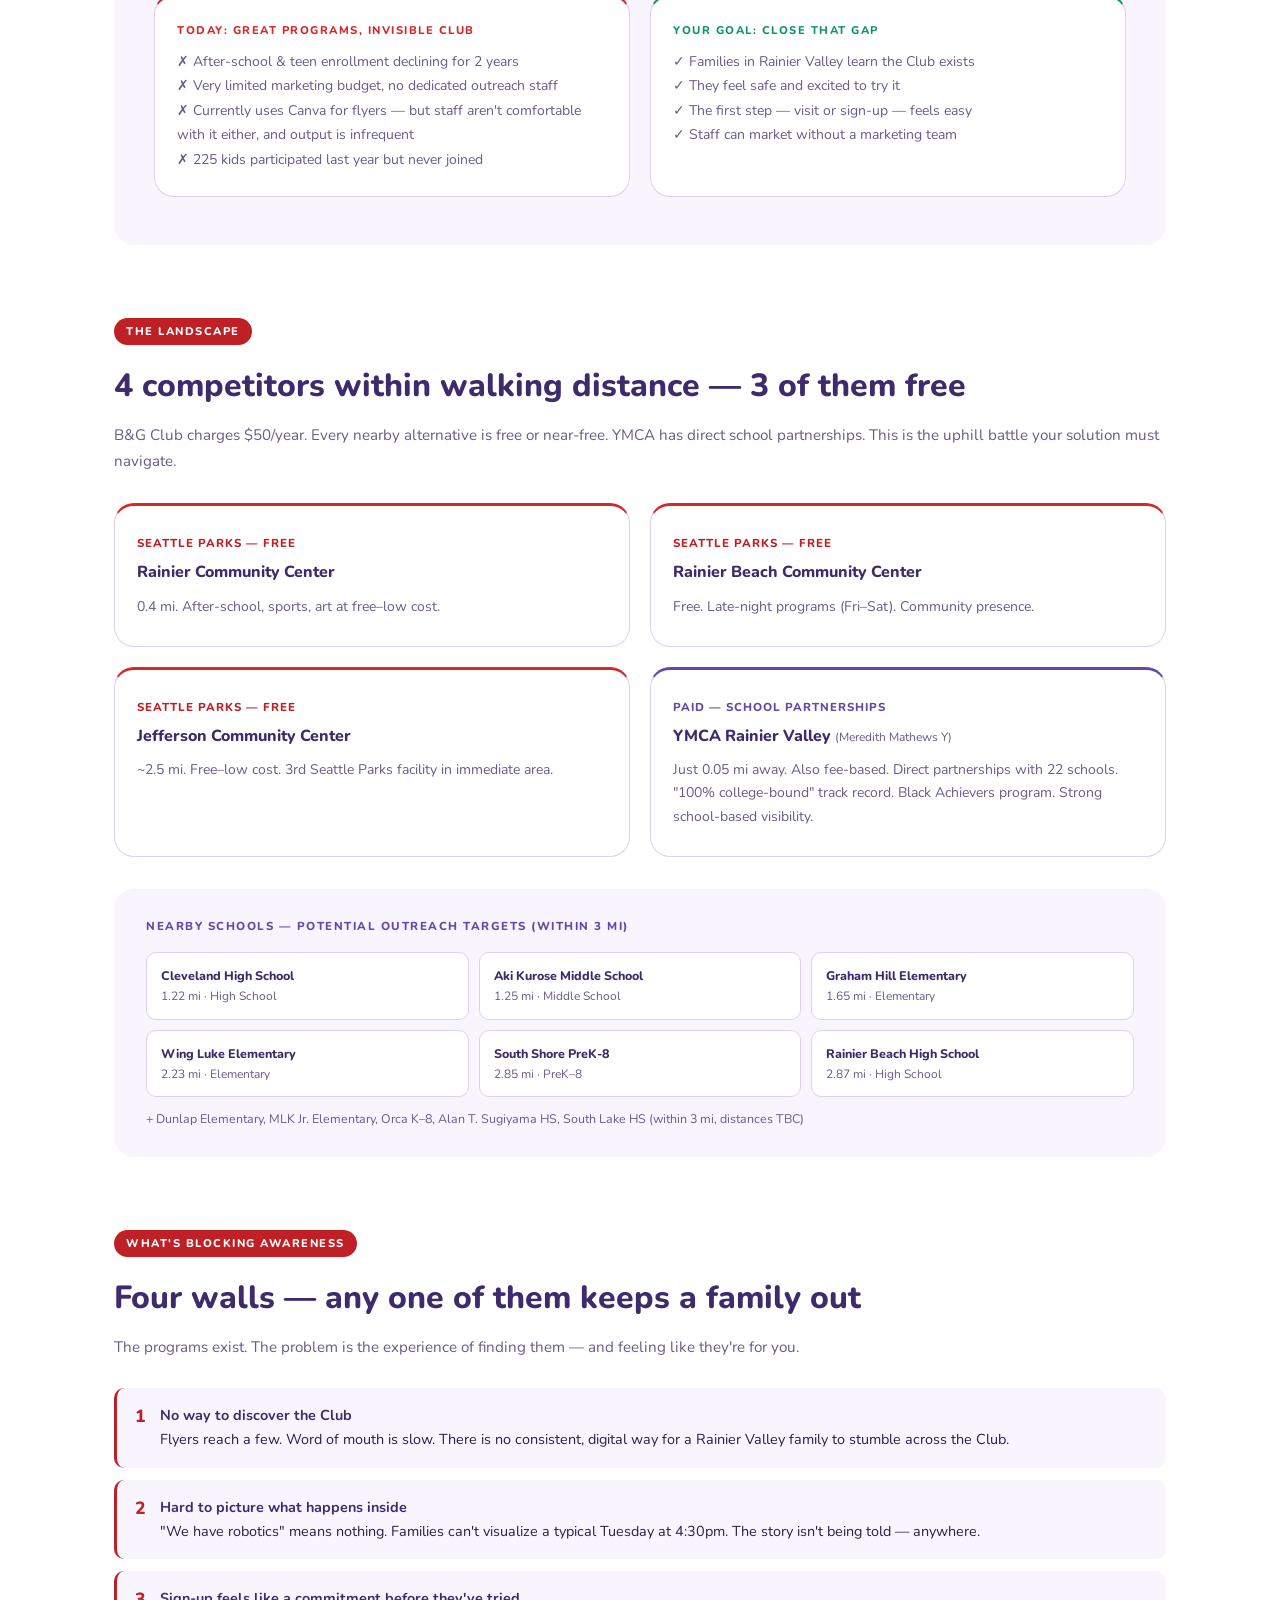
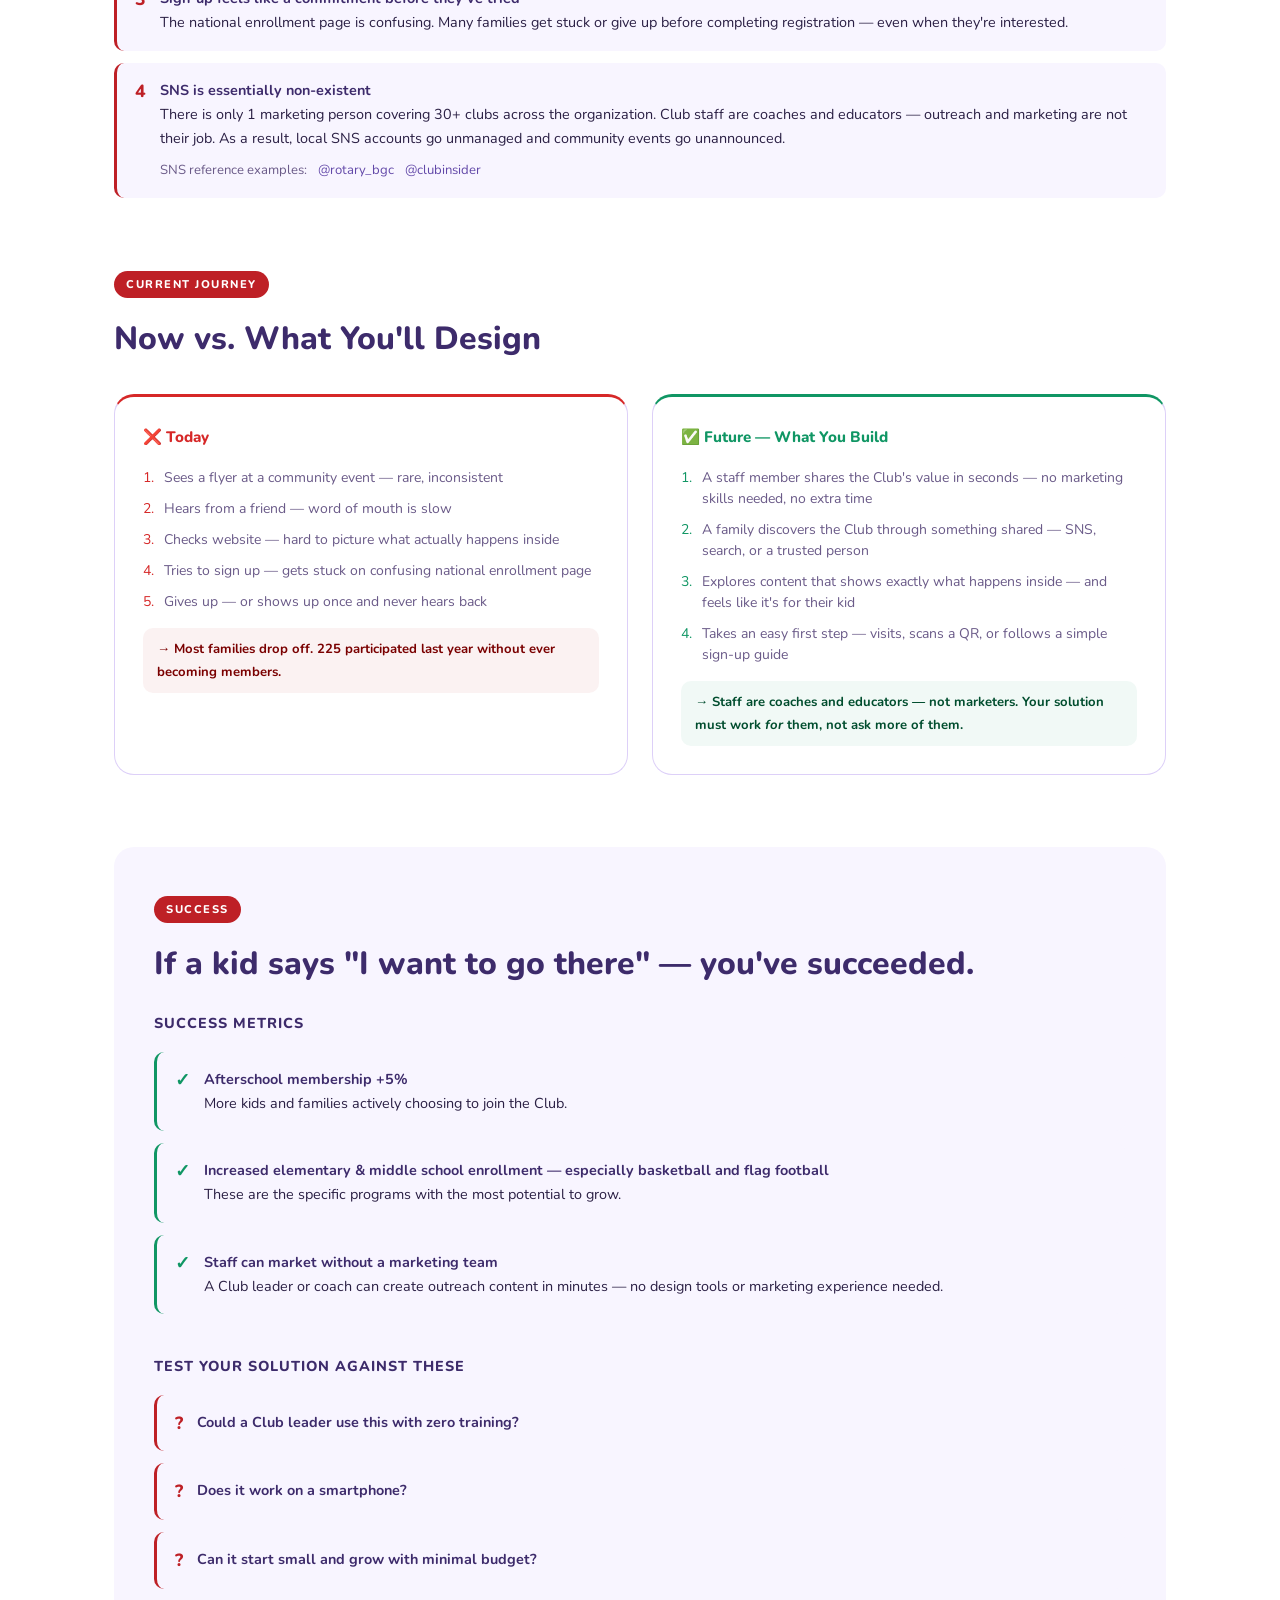
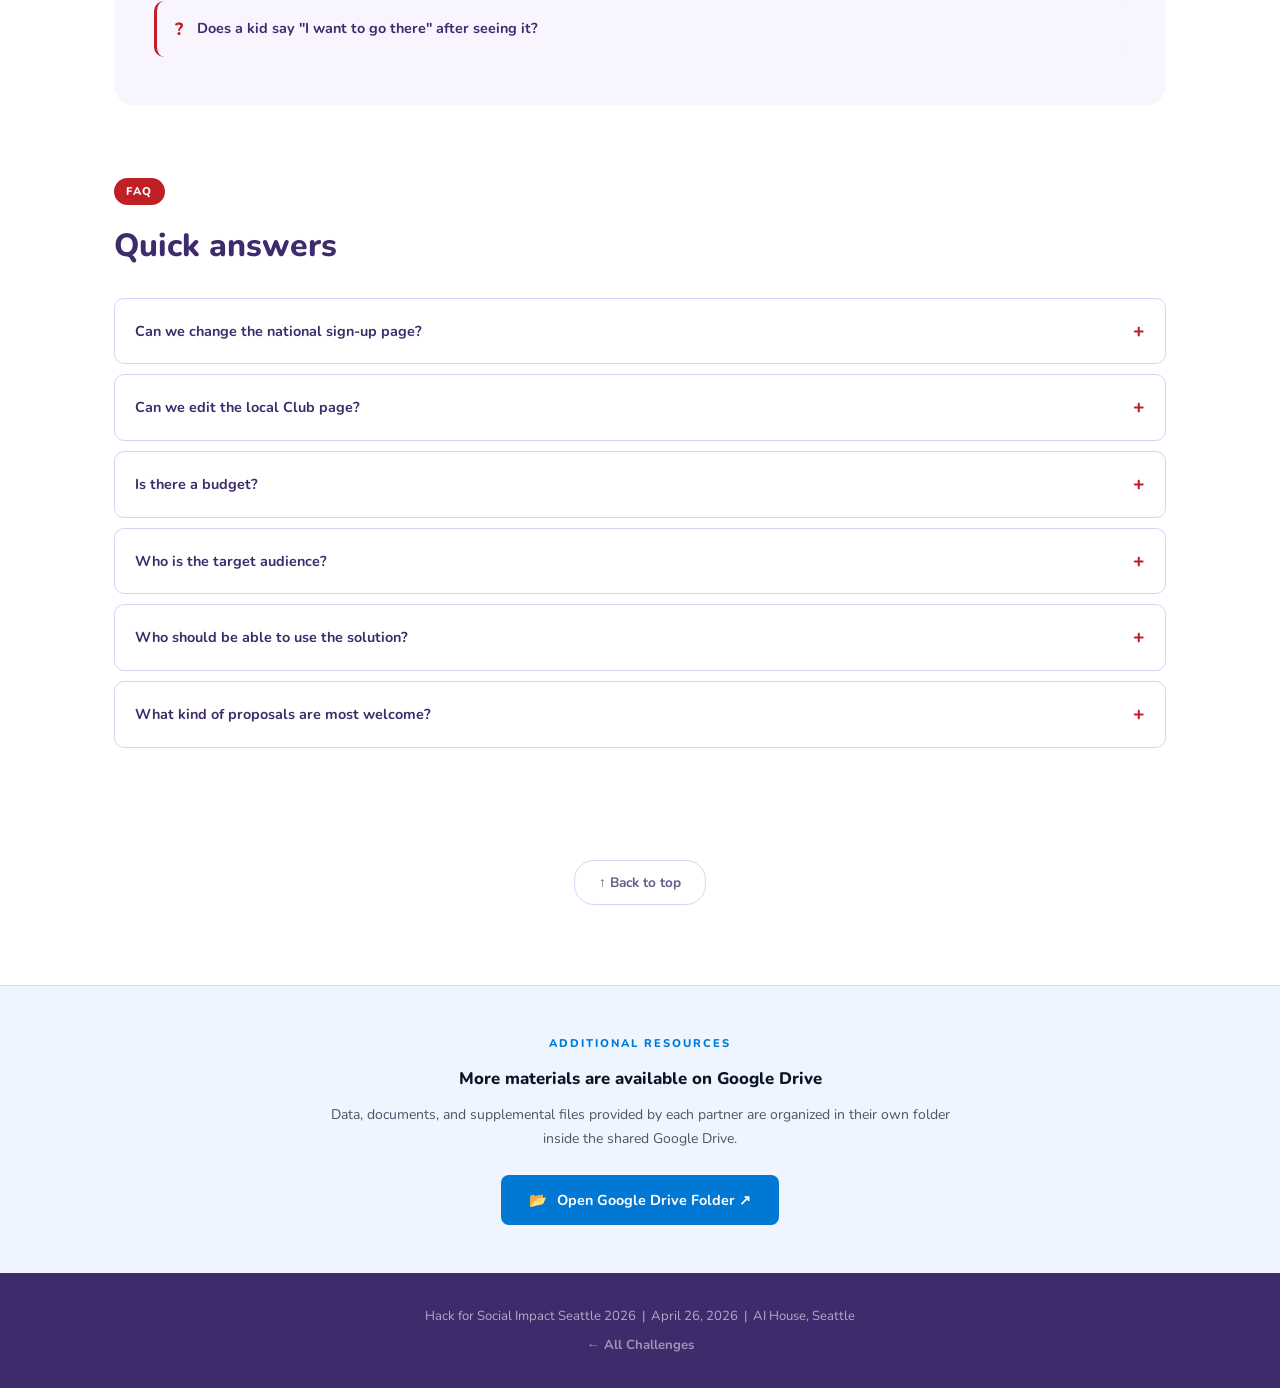
==== commit 795f118b: "rename org to Boys & Girls Club — King County Co-Authored-By: Claude Sonnet 4.6 <noreply@anthropic.c" ====
--- a/bgc-v2/index.html
+++ b/bgc-v2/index.html
@@ -3,8 +3,8 @@
 <head>
   <meta charset="UTF-8">
   <meta name="viewport" content="width=device-width, initial-scale=1.0">
-  <title>Hackpack: Rainier Vista Boys & Girls Club | HSI Seattle 2026</title>
-  <meta name="description" content="Hack for Social Impact Seattle 2026 — Hackpack for Smilow Rainier Vista Boys & Girls Club challenge.">
+  <title>Hackpack: Boys & Girls Club — King County | HSI Seattle 2026</title>
+  <meta name="description" content="Hack for Social Impact Seattle 2026 — Hackpack for Boys & Girls Club — King County challenge.">
   <link rel="preconnect" href="https://fonts.googleapis.com">
   <link rel="preconnect" href="https://fonts.gstatic.com" crossorigin>
   <link href="https://fonts.googleapis.com/css2?family=Nunito:wght@300;400;700;800&display=swap" rel="stylesheet">
@@ -156,7 +156,7 @@
   <!-- ═══════════════════════════════════════════ HERO ═ -->
   <section class="hp-hero">
     <div class="hp-hero-inner">
-      <div class="hp-hero-org">Boys &amp; Girls Club — Youth Engagement</div>
+      <div class="hp-hero-org">Boys &amp; Girls Club — King County</div>
       <p class="hp-hero-event">
         <span class="lang-en">Hack for Social Impact Seattle 2026 &nbsp;|&nbsp; April 26, 2026 &nbsp;|&nbsp; AI House, Seattle</span>
         <span class="lang-ja">Hack for Social Impact Seattle 2026 &nbsp;|&nbsp; 2026年4月26日 &nbsp;|&nbsp; AI House, Seattle</span>
@@ -166,8 +166,8 @@
         <span class="lang-ja">Rainier Valley の家族がクラブを<br>見つけ、最初の一歩を踏み出せるように。</span>
       </h1>
       <p class="hp-hero-sub">
-        <span class="lang-en">Rainier Vista Boys &amp; Girls Club has life-changing programs. The problem isn't the programs — it's that families don't know the door is open.</span>
-        <span class="lang-ja">Rainier Vista Boys &amp; Girls Club には人生を変えるプログラムがある。問題はプログラムではない——家族がその扉を知らないことだ。</span>
+        <span class="lang-en">Boys &amp; Girls Club — King County has life-changing programs. The problem isn't the programs — it's that families don't know the door is open.</span>
+        <span class="lang-ja">Boys &amp; Girls Club — King County には人生を変えるプログラムがある。問題はプログラムではない——家族がその扉を知らないことだ。</span>
       </p>
     </div>
   </section>
@@ -183,7 +183,7 @@
       <section id="about" style="margin-bottom:72px;" data-animate>
         <div class="section-badge"><span class="lang-en">About the Club</span><span class="lang-ja">クラブ情報</span></div>
         <h2 class="section-title" style="text-align:left; margin-bottom:20px; font-size:clamp(1.4rem,3.5vw,2.2rem);">
-          Smilow Rainier Vista Boys &amp; Girls Club
+          Boys &amp; Girls Club — King County
         </h2>
 
         <p style="font-size:0.95rem; color:var(--color-text-muted); line-height:1.8; max-width:780px; margin-bottom:24px;">
